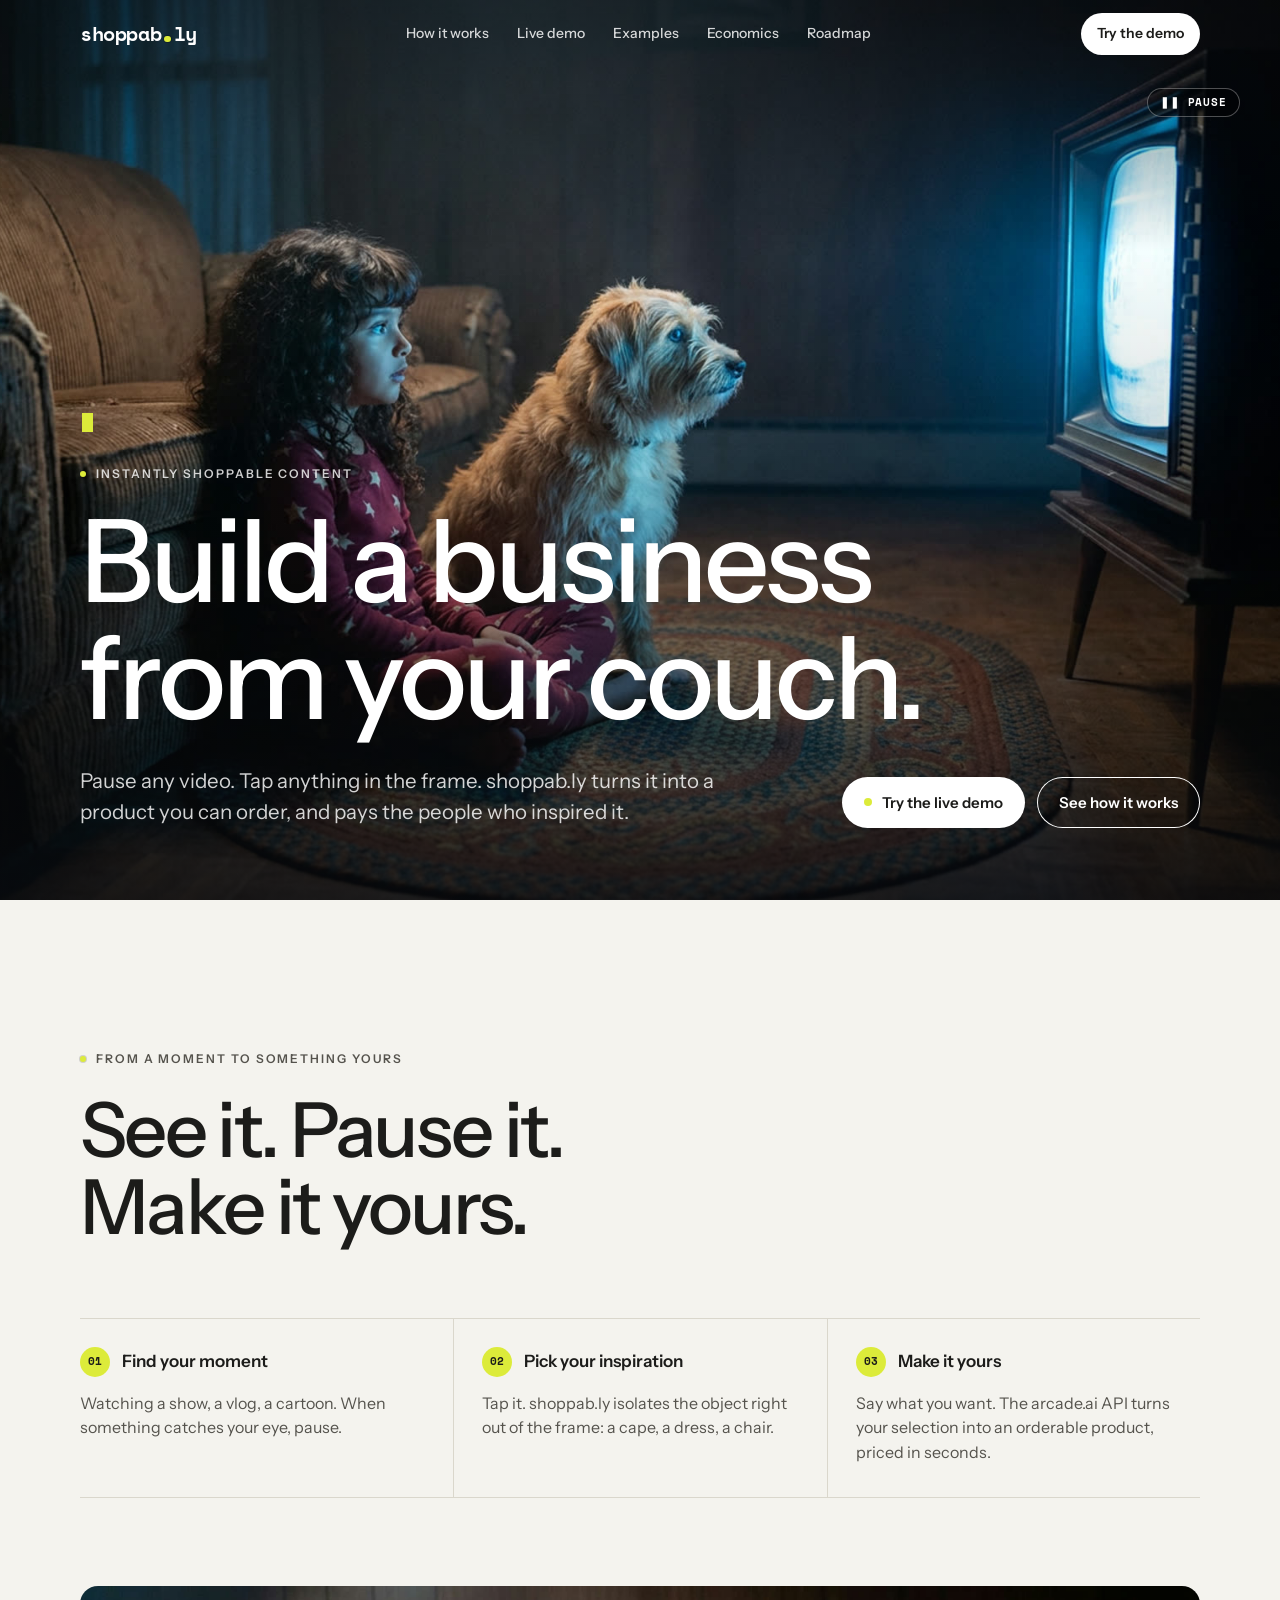
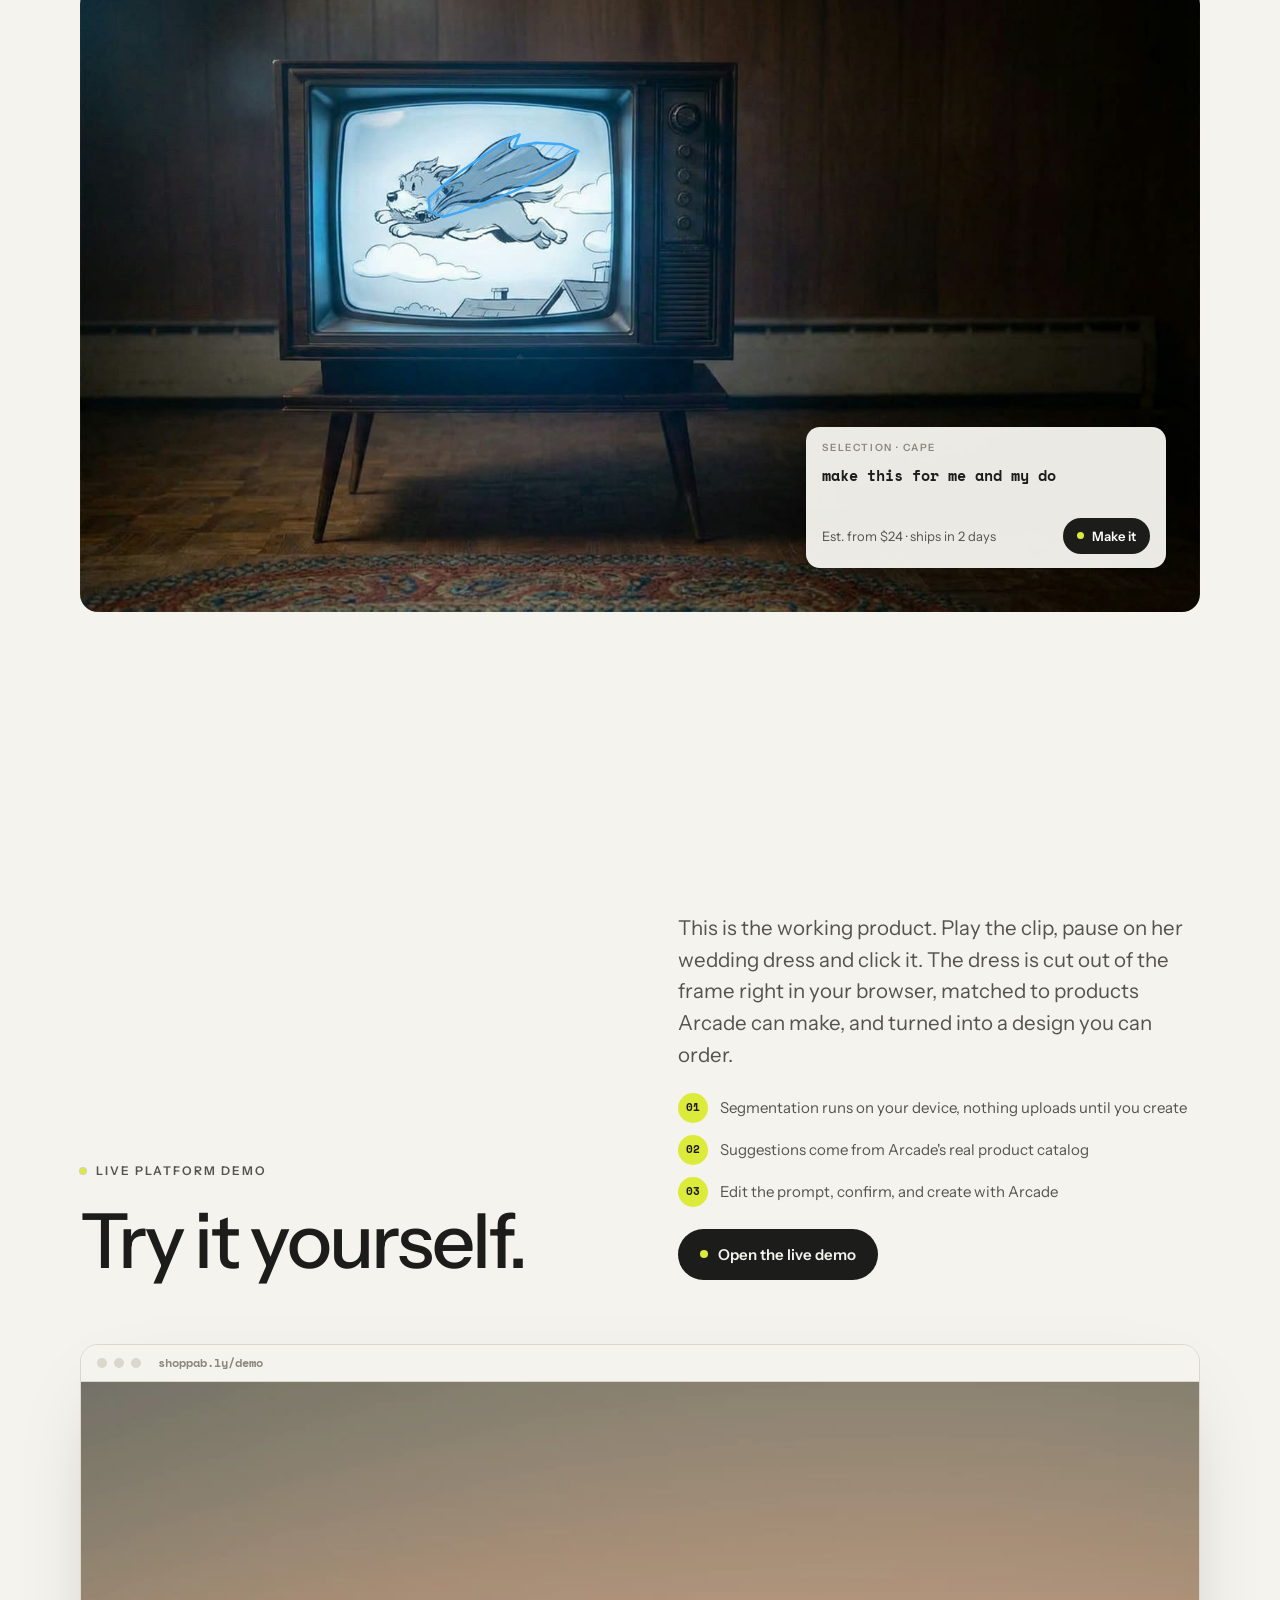
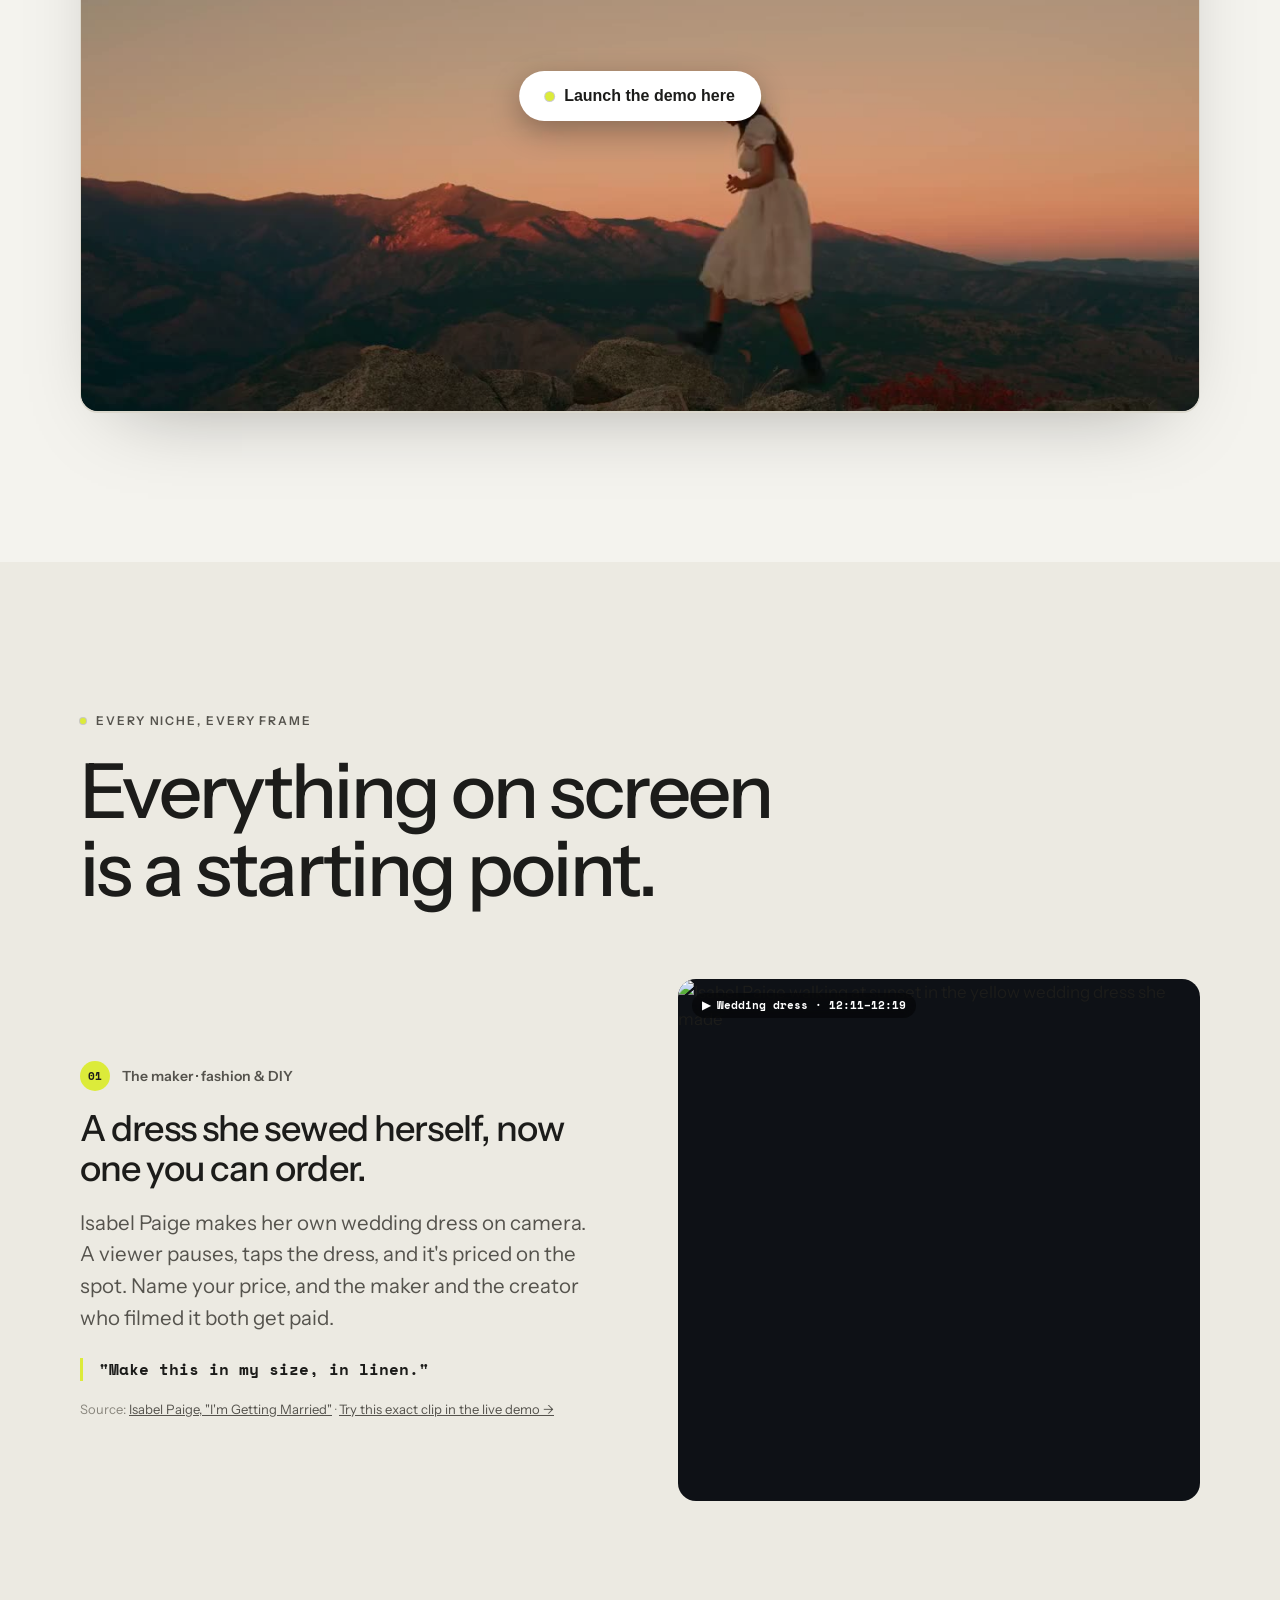
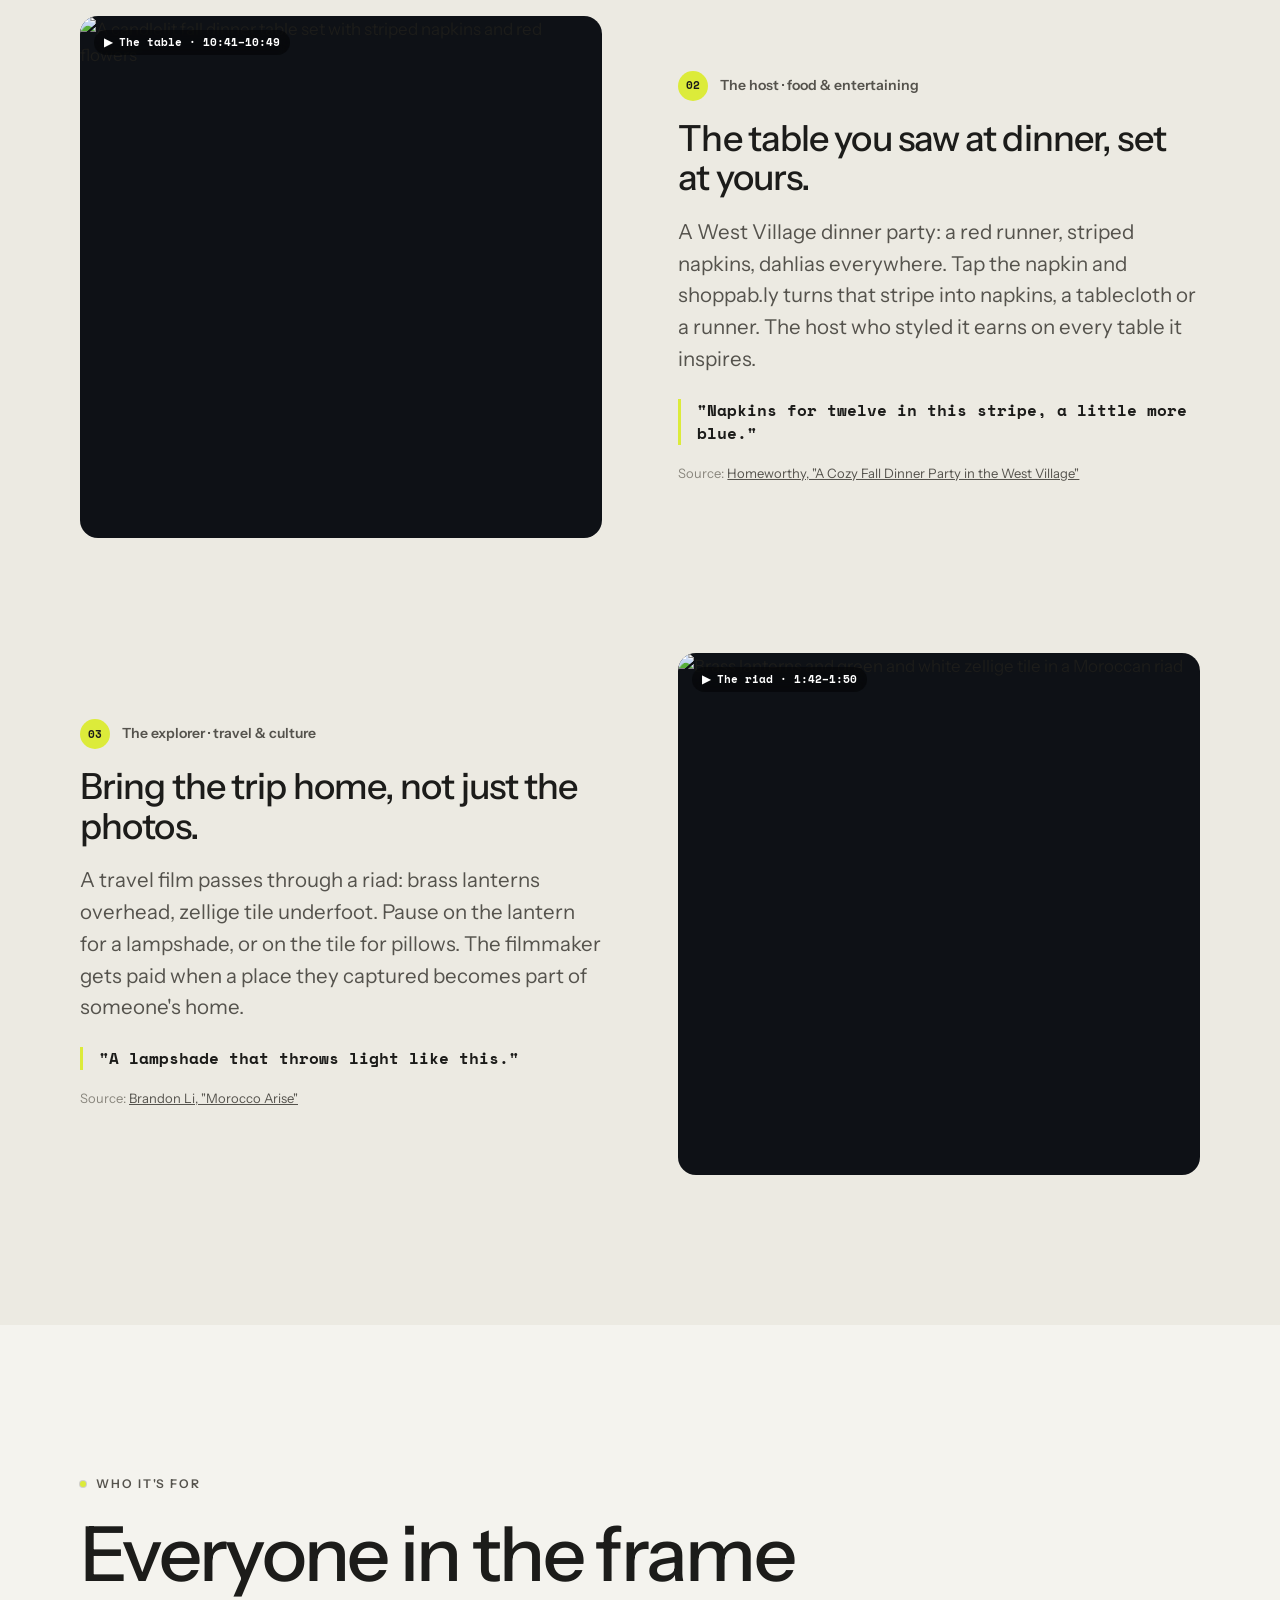
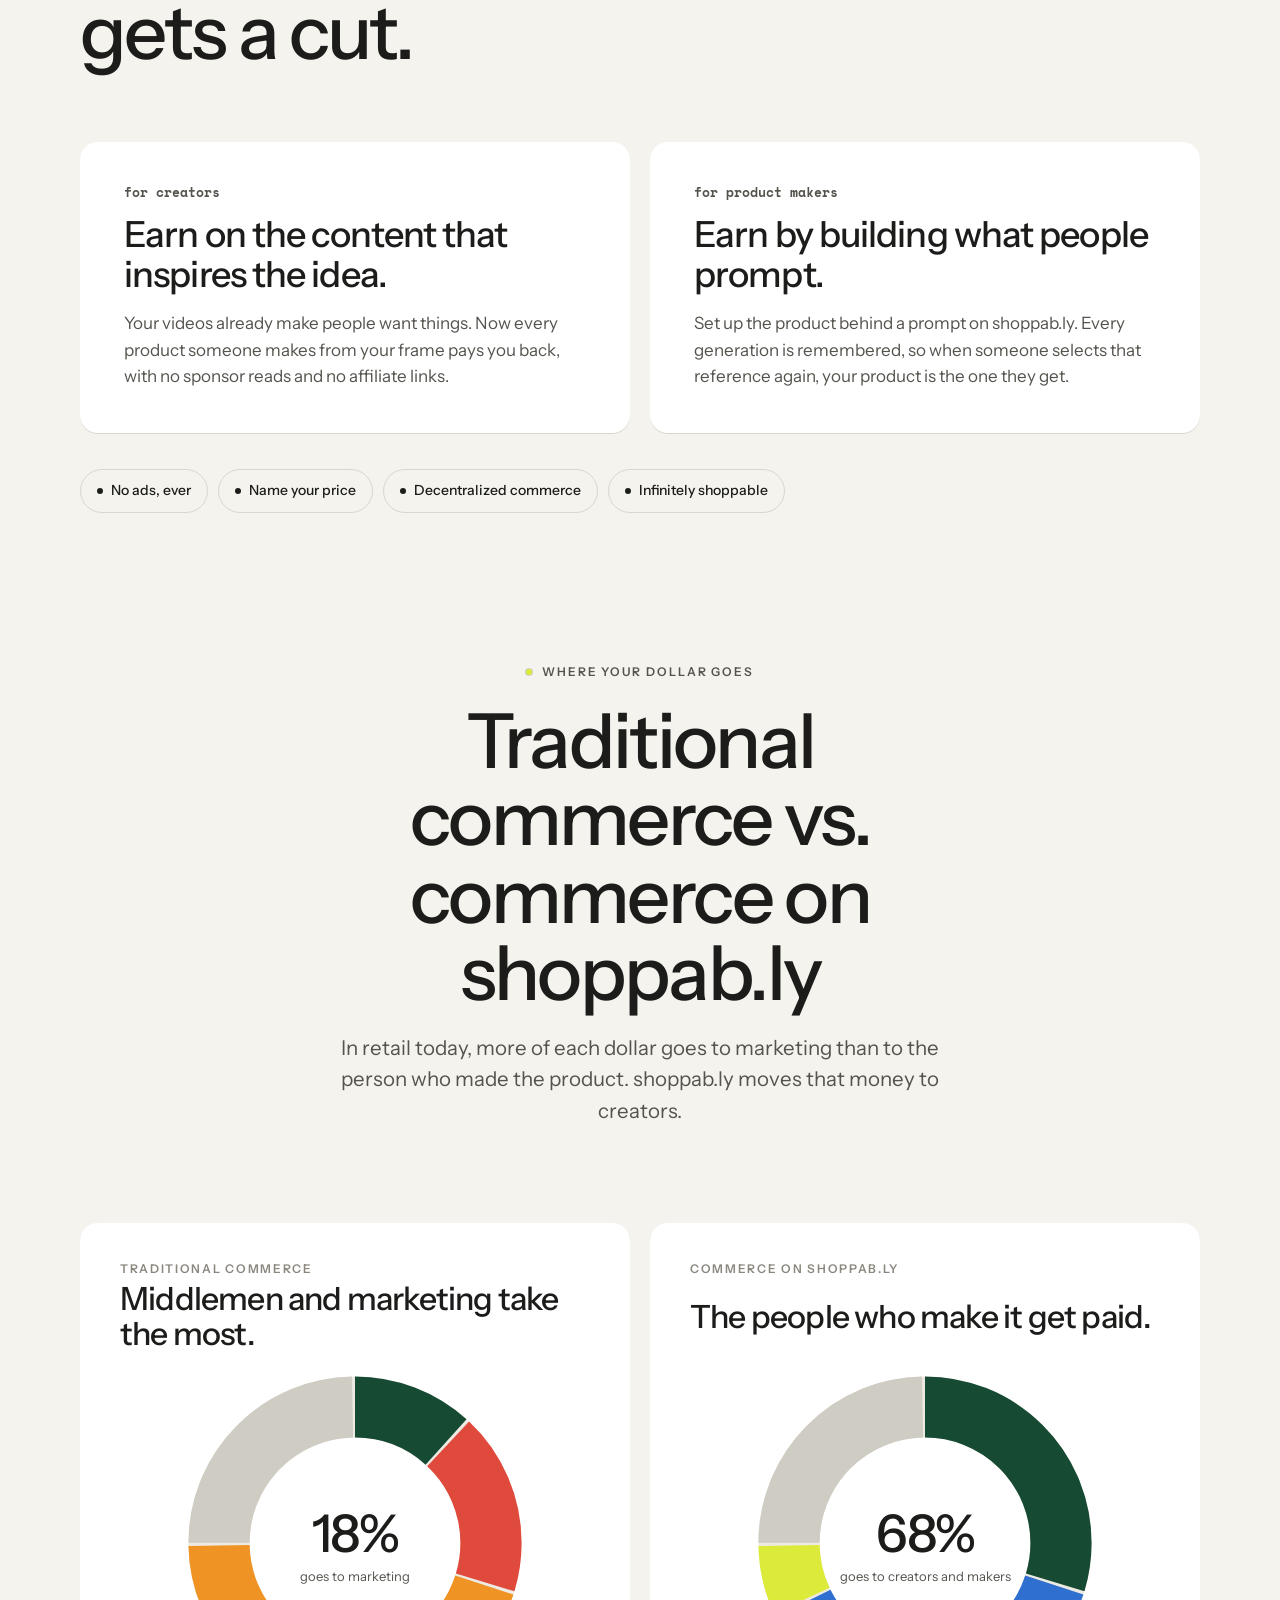
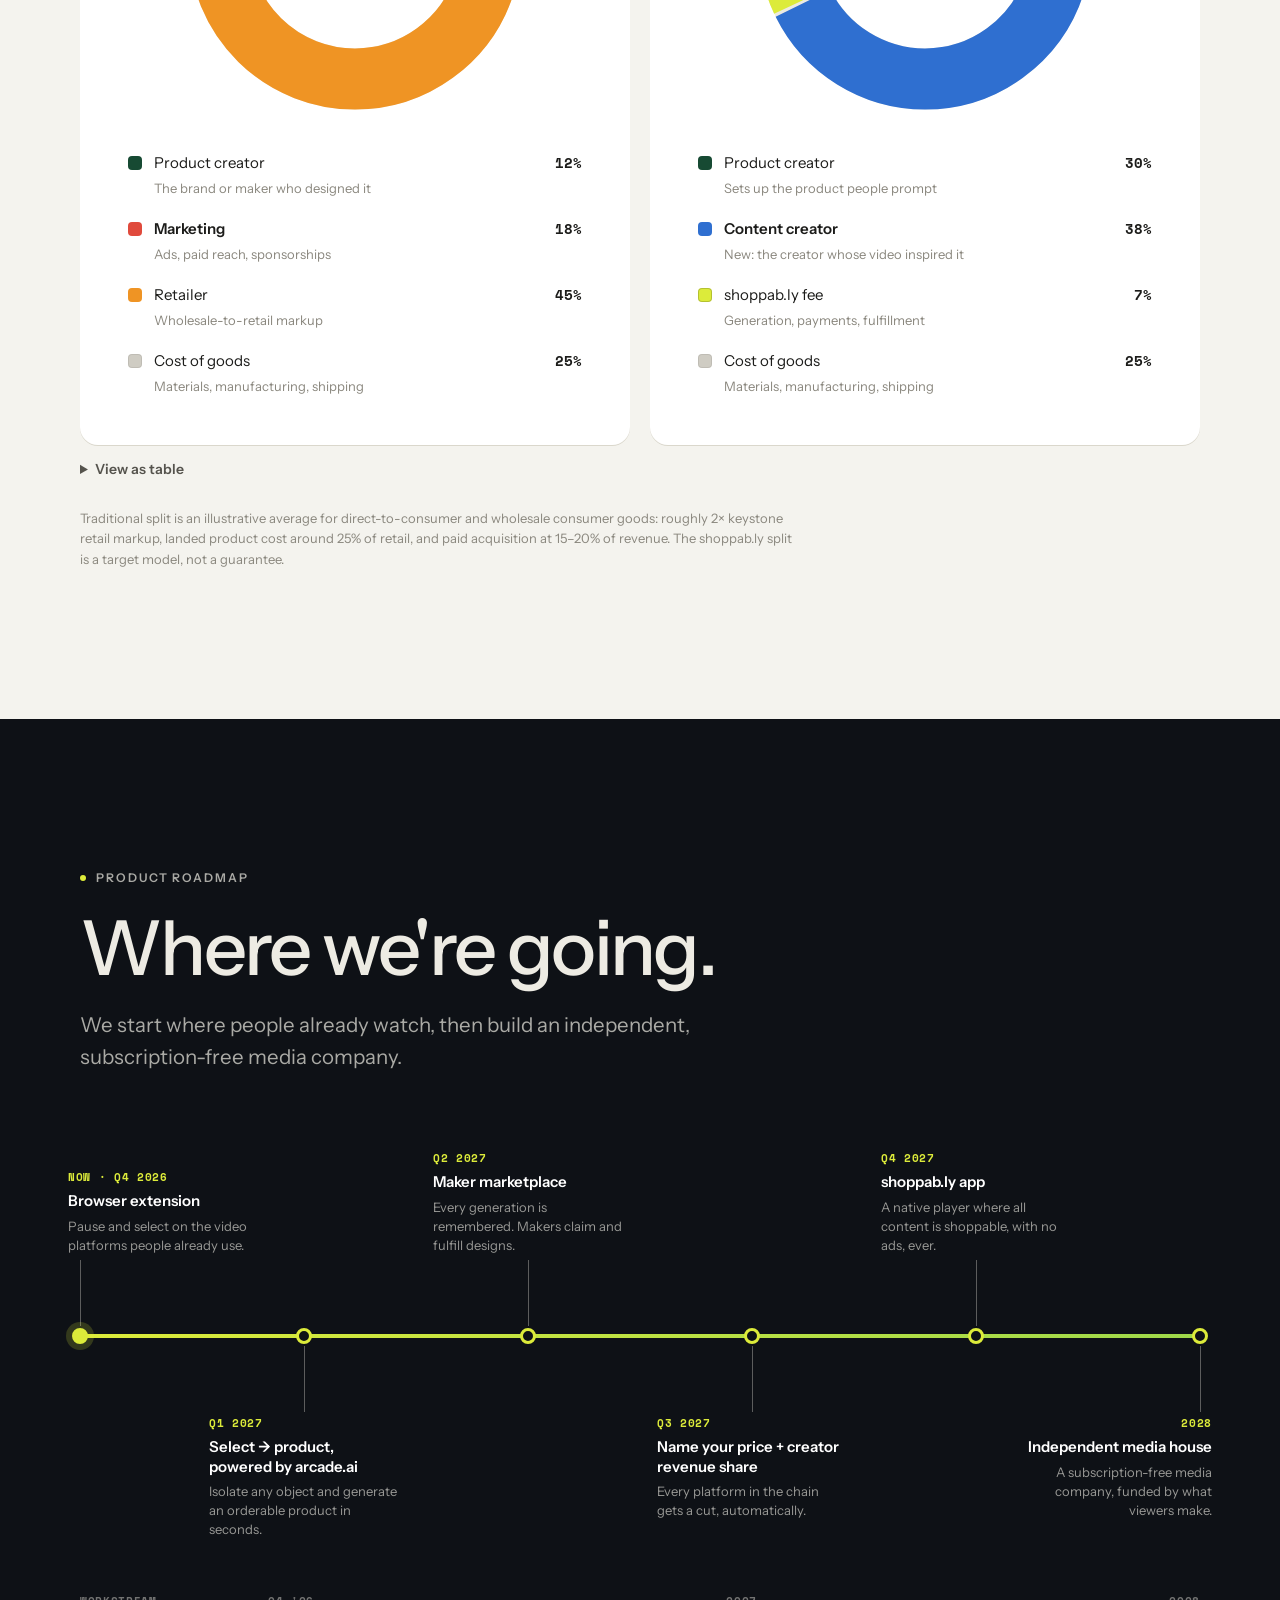
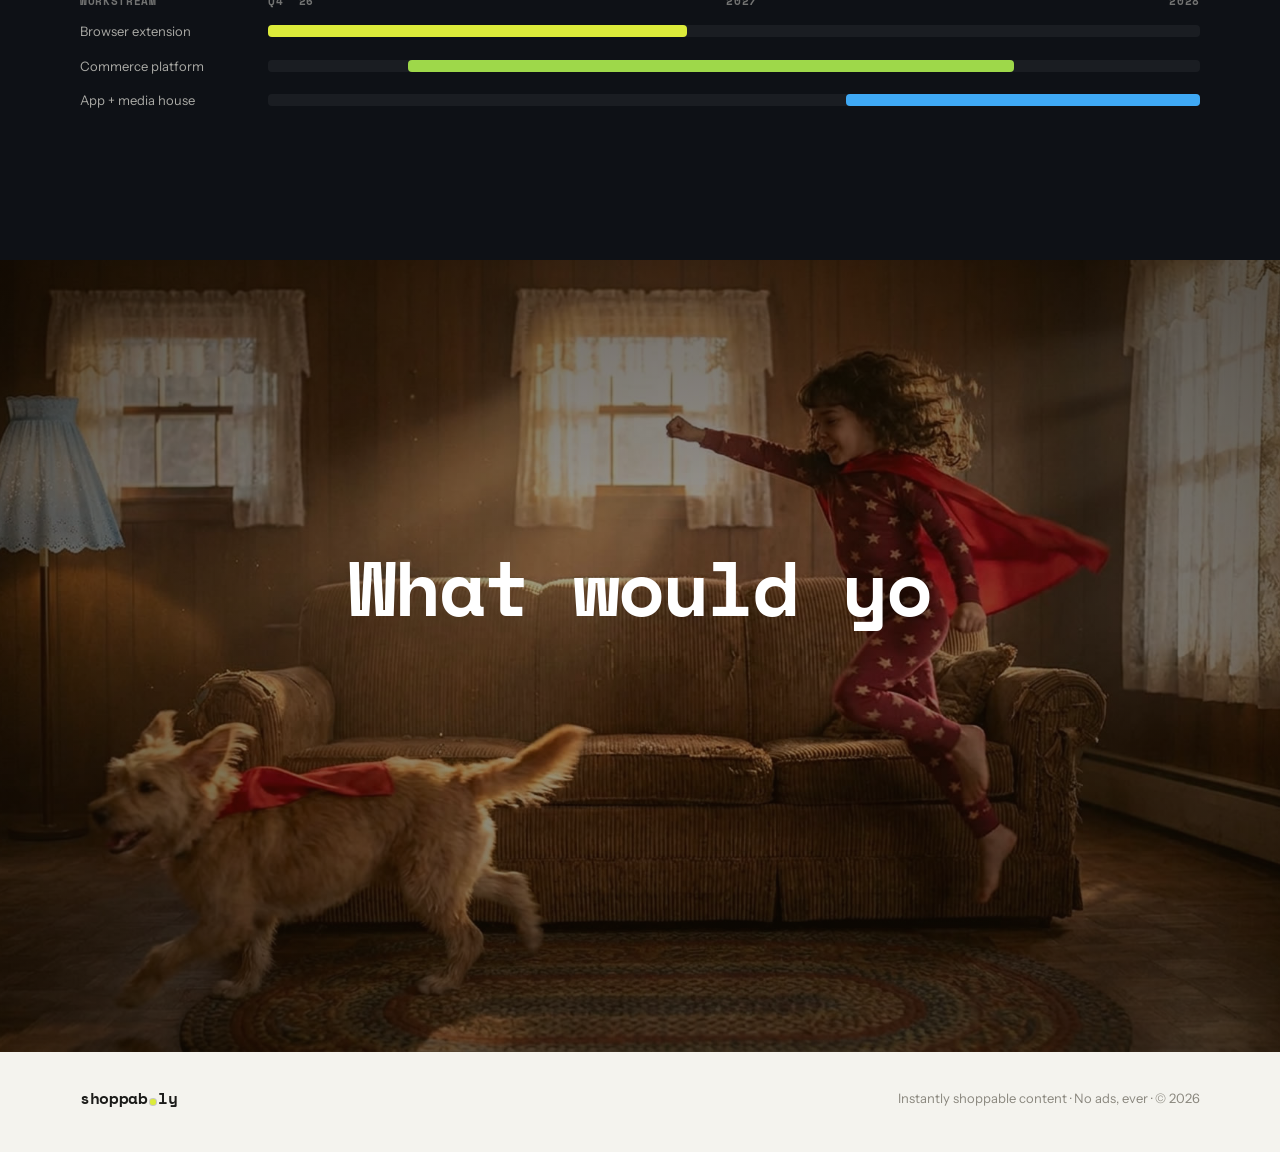
==== marketing/index.html @ ed09e01f "Add shoppab.ly marketing site at / and move demo to /demo Serve the marketing page and its media fro" ====
<!doctype html>
<html lang="en">
<head>
<meta charset="utf-8">
<meta name="viewport" content="width=device-width, initial-scale=1">
<title>shoppab.ly | Instantly shoppable content</title>
<meta name="description" content="Pause any video, select anything in the frame, and shoppab.ly turns it into an orderable product. Creators earn on the content that inspired it.">
<meta property="og:title" content="shoppab.ly | Build a business from your couch">
<meta property="og:description" content="Instantly shoppable content. See it. Pause it. Make it yours.">
<meta property="og:image" content="/media/closing.jpg">
<meta name="theme-color" content="#F4F3EE">
<link rel="icon" href="data:image/svg+xml,%3Csvg xmlns='http://www.w3.org/2000/svg' viewBox='0 0 32 32'%3E%3Crect width='32' height='32' rx='8' fill='%231C1C1A'/%3E%3Ccircle cx='16' cy='16' r='7' fill='%23DCEB3A'/%3E%3C/svg%3E">
<link rel="preconnect" href="https://fonts.googleapis.com">
<link rel="preconnect" href="https://fonts.gstatic.com" crossorigin>
<link href="https://fonts.googleapis.com/css2?family=Instrument+Sans:wght@400;500;600&family=Space+Mono:wght@400;700&display=swap" rel="stylesheet">
<style>
  :root {
    color-scheme: light;
    --bg: #F4F3EE;
    --bg-2: #ECEAE2;
    --ink: #1C1C1A;
    --ink-2: #55534D;
    --ink-3: #8A877E;
    --line: #DAD7CC;
    --night: #0E1116;
    --chartreuse: #DCEB3A;
    --signal: #3FA9F5;
    /* chart identities: validated (light surface #F4F3EE, all-pairs CVD) */
    /* chart identities: CVD-checked on the white card surface */
    --c-maker: #174A33;      /* product creator: rich forest green */
    --c-marketing: #E04A3C;  /* marketing: red */
    --c-retailer: #EF9424;   /* retailer: orange */
    --c-cogs: #CFCCC3;       /* cost of goods: greyed out */
    --c-fee: #DCEB3A;        /* shoppab.ly fee: brand chartreuse */
    --c-content: #2F6FD0;    /* content creator: selection blue */
    --sans: "Instrument Sans", system-ui, -apple-system, "Segoe UI", sans-serif;
    --mono: "Space Mono", ui-monospace, "SFMono-Regular", Menlo, monospace;
    --wrap: 1200px;
    --gutter: clamp(16px, 4vw, 40px);
    --radius: 18px;
  }
  *, *::before, *::after { box-sizing: border-box; }
  html { scroll-behavior: smooth; }
  body {
    margin: 0; background: var(--bg); color: var(--ink);
    font-family: var(--sans); font-size: 17px; line-height: 1.55;
    -webkit-font-smoothing: antialiased; overflow-x: hidden;
  }
  img, video { display: block; max-width: 100%; }
  a { color: inherit; }
  .wrap { max-width: var(--wrap); margin: 0 auto; padding: 0 var(--gutter); }
  .eyebrow {
    font-family: var(--sans); font-weight: 600; font-size: 12px; letter-spacing: .16em;
    text-transform: uppercase; color: var(--ink-2); display: inline-flex; gap: 10px; align-items: center;
  }
  .eyebrow::before { content: ""; width: 6px; height: 6px; border-radius: 50%; background: var(--chartreuse); box-shadow: 0 0 0 1px rgba(0,0,0,.15); }
  h1, h2, h3 { font-weight: 500; letter-spacing: -0.035em; line-height: 1.02; margin: 0; }
  h2 { font-size: clamp(38px, 6vw, 76px); }
  h3 { font-size: clamp(26px, 3vw, 36px); letter-spacing: -0.025em; line-height: 1.1; }
  p { margin: 0; }
  .lede { font-size: clamp(18px, 1.6vw, 21px); color: var(--ink-2); max-width: 46ch; }
  .chip {
    display: inline-grid; place-items: center; width: 30px; height: 30px; border-radius: 50%;
    background: var(--chartreuse); font: 700 11px/1 var(--mono); color: var(--ink); flex: none;
  }
  .btn {
    display: inline-flex; align-items: center; gap: 10px; padding: 14px 22px; border-radius: 999px;
    background: var(--ink); color: var(--bg); text-decoration: none; font-weight: 600; font-size: 15px;
    border: 0; cursor: pointer; transition: transform .2s ease, background .2s ease;
  }
  .btn:hover { transform: translateY(-1px); background: #000; }
  .btn.ghost { background: transparent; color: inherit; box-shadow: inset 0 0 0 1px currentColor; }
  .btn .dot { width: 8px; height: 8px; border-radius: 50%; background: var(--chartreuse); }

  /* ---------- nav ---------- */
  .nav {
    position: fixed; inset: 0 0 auto 0; z-index: 50; transition: background .3s ease, color .3s ease, box-shadow .3s ease;
    color: #fff;
  }
  .nav.solid { background: rgba(244,243,238,.86); backdrop-filter: blur(14px); -webkit-backdrop-filter: blur(14px); color: var(--ink); box-shadow: 0 1px 0 var(--line); }
  .nav .wrap { display: flex; align-items: center; justify-content: space-between; height: 68px; gap: 24px; }
  .wordmark { font: 700 20px/1 var(--mono); letter-spacing: -0.02em; text-decoration: none; display: inline-flex; align-items: center; gap: 2px; }
  .wordmark .dot, .closing .mark span {
    display: inline-block; width: .34em; height: .34em; margin: 0 .04em; border-radius: 50%; align-self: flex-end; margin-bottom: .08em;
    background: var(--chartreuse); color: transparent; overflow: hidden; box-shadow: 0 0 0 1px rgba(0,0,0,.18);
  }
  .nav-links { display: flex; gap: 28px; font-size: 14px; font-weight: 500; }
  .nav-links a { text-decoration: none; opacity: .82; }
  .nav-links a:hover { opacity: 1; }
  .nav .btn { padding: 10px 16px; font-size: 14px; background: #fff; color: var(--ink); }
  .nav.solid .btn { background: var(--ink); color: var(--bg); }
  @media (max-width: 820px) { .nav-links { display: none; } }

  /* ---------- hero ---------- */
  .hero { position: relative; min-height: 100svh; display: grid; align-items: end; color: #fff; background: var(--night); overflow: hidden; }
  .hero video, .hero .poster { position: absolute; inset: 0; width: 100%; height: 100%; object-fit: cover; }
  .hero::after {
    content: ""; position: absolute; inset: 0;
    background: linear-gradient(180deg, rgba(8,10,14,.55) 0%, rgba(8,10,14,0) 28%, rgba(8,10,14,.15) 55%, rgba(8,10,14,.82) 100%);
  }
  .hero-inner { position: relative; z-index: 2; padding-bottom: clamp(40px, 8vh, 88px); padding-top: 120px; width: 100%; }
  .typed {
    font: 700 clamp(15px, 1.5vw, 19px)/1.4 var(--mono); color: #fff; min-height: 1.4em; margin-bottom: 22px;
    text-shadow: 0 1px 12px rgba(0,0,0,.6);
  }
  .typed .caret { display: inline-block; width: .6em; height: 1.05em; background: var(--chartreuse); vertical-align: -0.15em; margin-left: 2px; animation: blink 1s steps(1) infinite; }
  @keyframes blink { 50% { opacity: 0; } }
  .hero h1 { font-size: clamp(48px, 9vw, 128px); max-width: 12ch; }
  .hero-row { display: flex; flex-wrap: wrap; gap: 28px 48px; align-items: end; justify-content: space-between; margin-top: 28px; }
  .hero .lede { color: rgba(255,255,255,.82); }
  .hero .eyebrow { color: rgba(255,255,255,.8); margin-bottom: 18px; }
  .hero-ctas { display: flex; gap: 12px; flex-wrap: wrap; }
  .hero .btn { background: #fff; color: var(--ink); }
  .hero .btn.ghost { background: transparent; color: #fff; }
  .sound {
    position: absolute; right: var(--gutter); top: 88px; z-index: 3; font: 700 11px/1 var(--mono); letter-spacing: .08em;
    color: #fff; background: rgba(0,0,0,.35); border: 1px solid rgba(255,255,255,.3); padding: 8px 12px; border-radius: 999px; cursor: pointer;
  }

  /* ---------- sections ---------- */
  section { padding: clamp(80px, 12vw, 150px) 0; }
  .section-head { display: grid; gap: 22px; margin-bottom: clamp(44px, 6vw, 72px); }

  /* steps */
  .steps { display: grid; grid-template-columns: repeat(3, 1fr); border-top: 1px solid var(--line); border-bottom: 1px solid var(--line); }
  .step { padding: 28px 28px 32px 0; display: grid; gap: 14px; align-content: start; }
  .step + .step { padding-left: 28px; border-left: 1px solid var(--line); }
  .step-top { display: flex; align-items: center; gap: 12px; font-weight: 600; }
  .step p { color: var(--ink-2); font-size: 16px; }
  @media (max-width: 820px) {
    .steps { grid-template-columns: 1fr; }
    .step, .step + .step { padding: 24px 0; border-left: 0; }
    .step + .step { border-top: 1px solid var(--line); }
  }

  /* frozen frame demo */
  .freeze { margin-top: clamp(48px, 7vw, 88px); position: relative; border-radius: var(--radius); overflow: hidden; background: var(--night); }
  .freeze img { width: 100%; height: auto; }
  .freeze .seg {
    position: absolute; left: 0; top: 0; width: 100%; aspect-ratio: 1600 / 894; height: auto;
    filter: drop-shadow(0 0 10px rgba(63,169,245,.8)); opacity: 0; transition: opacity .6s ease;
  }
  .freeze .prompt {
    position: absolute; right: 3%; bottom: 7%; width: min(360px, 44%);
    background: rgba(244,243,238,.96); color: var(--ink); border-radius: 14px; padding: 16px 16px 14px;
    box-shadow: 0 20px 50px rgba(0,0,0,.35); display: grid; gap: 12px;
    opacity: 0; transform: translateY(14px); transition: opacity .5s ease .5s, transform .5s ease .5s;
  }
  .freeze.on .seg { opacity: 1; animation: segpulse 2.4s ease-in-out .6s infinite; }
  @keyframes segpulse { 50% { filter: drop-shadow(0 0 3px rgba(63,169,245,.5)); } }
  .freeze.on .prompt { opacity: 1; transform: none; }
  .prompt .label { font: 600 10px/1 var(--sans); letter-spacing: .16em; text-transform: uppercase; color: var(--ink-3); }
  .prompt .q { font: 700 15px/1.35 var(--mono); min-height: 2.7em; }
  .prompt .row { display: flex; justify-content: space-between; align-items: center; gap: 10px; font-size: 13px; color: var(--ink-2); }
  .prompt .go { background: var(--ink); color: #fff; border-radius: 999px; padding: 8px 14px; font-weight: 600; font-size: 13px; display: inline-flex; gap: 8px; align-items: center; }
  .prompt .go::before { content: ""; width: 7px; height: 7px; border-radius: 50%; background: var(--chartreuse); }
  @media (max-width: 640px) {
    .freeze .prompt { position: static; width: auto; margin: 0; border-radius: 0; transform: none; opacity: 1; box-shadow: none; }
  }

  /* live demo */
  .demo-head { display: grid; grid-template-columns: minmax(0, 1fr) minmax(0, 1fr); gap: clamp(28px, 6vw, 88px); align-items: end; margin-bottom: clamp(40px, 5vw, 64px); }
  .demo-copy { display: grid; gap: 22px; }
  .demo-points { list-style: none; margin: 0; padding: 0; display: grid; gap: 12px; font-size: 15px; color: var(--ink-2); }
  .demo-points li { display: flex; gap: 12px; align-items: center; }
  .demo-frame { border-radius: var(--radius); overflow: hidden; background: #fff; box-shadow: 0 1px 0 var(--line), 0 30px 80px -40px rgba(0,0,0,.35); border: 1px solid var(--line); }
  .demo-bar { display: flex; align-items: center; gap: 7px; padding: 12px 16px; border-bottom: 1px solid var(--line); background: var(--bg); }
  .demo-bar span { width: 10px; height: 10px; border-radius: 50%; background: var(--line); }
  .demo-bar em { font: 700 12px/1 var(--mono); font-style: normal; color: var(--ink-3); margin-left: 10px; }
  .demo-stage { position: relative; display: block; width: 100%; aspect-ratio: 16 / 9; padding: 0; border: 0; cursor: pointer; background: var(--night); }
  .demo-stage img { width: 100%; height: 100%; object-fit: cover; opacity: .85; transition: opacity .3s ease, transform .6s ease; }
  .demo-stage:hover img { opacity: 1; transform: scale(1.01); }
  .demo-play { position: absolute; left: 50%; top: 50%; transform: translate(-50%, -50%); display: inline-flex; gap: 10px; align-items: center; background: #fff; color: var(--ink); font-weight: 600; font-size: 16px; padding: 16px 26px; border-radius: 999px; box-shadow: 0 10px 30px rgba(0,0,0,.3); }
  .demo-play .dot { width: 9px; height: 9px; border-radius: 50%; background: var(--chartreuse); box-shadow: 0 0 0 1px rgba(0,0,0,.2); }
  .demo-frame iframe { display: block; width: 100%; height: min(900px, 86vh); border: 0; background: #f6f5ef; }
  @media (max-width: 820px) { .demo-head { grid-template-columns: 1fr; } }

  /* examples */
  .examples { background: var(--bg-2); }
  .ex { display: grid; grid-template-columns: minmax(0, 1fr) minmax(0, 1fr); gap: clamp(28px, 6vw, 88px); align-items: center; }
  .ex + .ex { margin-top: clamp(64px, 9vw, 120px); }
  .ex:nth-child(even) .ex-media { order: 2; }
  .ex-media { position: relative; aspect-ratio: 1; border-radius: var(--radius); overflow: hidden; background: var(--night); }
  .ex-media video, .ex-media img { width: 100%; height: 100%; object-fit: cover; }
  .ex-media iframe { position: absolute; top: -8%; left: 50%; height: 116%; width: 206.2%; transform: translateX(-50%); border: 0; pointer-events: none; }
  .ex-media img { position: relative; z-index: 1; transition: opacity .6s ease; }
  .ex-media .tag { z-index: 3; }
  .ex-media .tag {
    position: absolute; left: 14px; top: 14px; z-index: 2; font: 700 11px/1 var(--mono); color: #fff;
    background: rgba(0,0,0,.45); padding: 7px 10px; border-radius: 999px; backdrop-filter: blur(6px);
  }
  .ex-copy { display: grid; gap: 18px; }
  .ex-copy .num { display: flex; align-items: center; gap: 12px; font-weight: 600; font-size: 14px; color: var(--ink-2); }
  .ex-copy blockquote { margin: 6px 0 0; padding-left: 16px; border-left: 3px solid var(--chartreuse); font: 700 16px/1.45 var(--mono); }
  .ex-copy .meta { font-size: 13px; color: var(--ink-3); }
  .ex-copy .meta a { color: var(--ink-2); }
  @media (max-width: 820px) {
    .ex { grid-template-columns: 1fr; }
    .ex:nth-child(even) .ex-media { order: 0; }
  }

  /* audiences */
  .aud { display: grid; grid-template-columns: repeat(2, 1fr); gap: 20px; }
  .card { background: #fff; border-radius: var(--radius); padding: clamp(28px, 4vw, 44px); display: grid; gap: 16px; align-content: start; box-shadow: 0 1px 0 var(--line); }
  .card .who { font: 700 13px/1 var(--mono); color: var(--ink-2); }
  .card p { color: var(--ink-2); }
  .pills { display: flex; flex-wrap: wrap; gap: 10px; margin-top: 36px; }
  .pill { font-size: 14px; font-weight: 500; padding: 10px 16px; border-radius: 999px; border: 1px solid var(--line); background: var(--bg); display: inline-flex; gap: 8px; align-items: center; }
  .pill::before { content: ""; width: 6px; height: 6px; border-radius: 50%; background: var(--ink); }
  @media (max-width: 820px) { .aud { grid-template-columns: 1fr; } }

  /* economics */
  .econ-hero { text-align: center; display: grid; justify-items: center; gap: 20px; margin-bottom: clamp(56px, 8vw, 96px); }
  .econ-hero h2 { max-width: 14ch; }
  .pies { display: grid; grid-template-columns: 1fr 1fr; grid-template-rows: auto auto auto; column-gap: 20px; }
  .pie-card { background: #fff; border-radius: var(--radius); padding: clamp(24px, 3.5vw, 40px); display: grid; grid-row: span 3; grid-template-rows: subgrid; row-gap: 22px; box-shadow: 0 1px 0 var(--line); }
  .pie-card header { display: grid; gap: 6px; }
  .pie-card header .k { font: 600 12px/1 var(--sans); letter-spacing: .14em; text-transform: uppercase; color: var(--ink-3); }
  .pie-card header h3 { font-size: clamp(24px, 2.6vw, 32px); }
  .pie-wrap { position: relative; width: min(100%, 340px); margin: 0 auto; aspect-ratio: 1; }
  .pie-wrap svg { width: 100%; height: 100%; overflow: visible; }
  .pie-wrap .seg-arc { fill: none; stroke-width: 54; transition: stroke-width .2s ease, opacity .2s ease; cursor: pointer; }
  .pie-wrap .seg-arc.dim { opacity: .35; }
  .pie-wrap .seg-arc.hot { stroke-width: 62; }
  .pie-center { position: absolute; inset: 0; display: grid; place-content: center; text-align: center; pointer-events: none; }
  .pie-center .v { font: 500 clamp(36px, 4.4vw, 52px)/1 var(--sans); letter-spacing: -0.04em; }
  .pie-center .l { font-size: 13px; color: var(--ink-2); margin-top: 6px; white-space: nowrap; }
  .legend { list-style: none; margin: 0; padding: 0; display: grid; gap: 2px; }
  .legend li { display: grid; grid-template-columns: 14px 1fr auto; grid-template-rows: auto auto; column-gap: 12px; row-gap: 4px; align-items: center; height: 64px; align-content: center; padding: 0 8px; border-radius: 10px; cursor: default; font-size: 15px; }
  .legend .sw.cogs { box-shadow: inset 0 0 0 1px rgba(0,0,0,.08); }
  .legend .sw.fee { box-shadow: inset 0 0 0 1px rgba(0,0,0,.18); }
  .legend li:hover, .legend li.hot { background: var(--bg); }
  .legend .sw { width: 14px; height: 14px; border-radius: 4px; }
  .legend .pct { font: 700 14px/1 var(--mono); color: var(--ink); }
  .legend .note { grid-column: 2 / -1; font-size: 13px; color: var(--ink-3); white-space: nowrap; overflow: hidden; text-overflow: ellipsis; }
  .legend li.flag .name { font-weight: 600; }
  .fineprint { font-size: 13px; color: var(--ink-3); margin-top: 28px; max-width: 80ch; }
  details.table { margin-top: 14px; font-size: 14px; color: var(--ink-2); }
  details.table summary { cursor: pointer; font-weight: 600; }
  details.table table { border-collapse: collapse; margin-top: 12px; width: 100%; max-width: 560px; font-size: 14px; }
  details.table th, details.table td { text-align: left; padding: 8px 10px; border-bottom: 1px solid var(--line); }
  details.table td:not(:first-child), details.table th:not(:first-child) { text-align: right; font-family: var(--mono); }
  @media (max-width: 820px) { .pies { grid-template-columns: 1fr; grid-template-rows: none; row-gap: 20px; } .pie-card { grid-row: auto; grid-template-rows: none; } }

  /* roadmap */
  .roadmap { background: var(--night); color: #EDEBE3; overflow: hidden; }
  .roadmap .eyebrow { color: rgba(237,235,227,.7); }
  .roadmap .lede { color: rgba(237,235,227,.7); }
  .rm { position: relative; padding: 190px 0 250px; }
  .rm-track { position: relative; height: 4px; background: rgba(255,255,255,.12); border-radius: 4px; }
  .rm-fill { position: absolute; inset: 0 auto 0 0; width: 0; background: linear-gradient(90deg, var(--chartreuse), #9ED84A); border-radius: 4px; transition: width 2.4s cubic-bezier(.2,.7,.2,1); }
  .rm-nodes { position: absolute; left: 0; right: 0; top: 192px; height: 0; }
  .rm-node { position: absolute; top: 0; width: 0; }
  .rm-dot { position: absolute; left: -8px; top: -8px; width: 16px; height: 16px; border-radius: 50%; background: var(--night); border: 3px solid var(--chartreuse); transform: scale(0); transition: transform .45s cubic-bezier(.3,1.6,.5,1); }
  .rm-node.now .rm-dot { background: var(--chartreuse); box-shadow: 0 0 0 6px rgba(220,235,58,.18); }
  .rm-stem { position: absolute; left: 0; width: 1px; background: rgba(237,235,227,.35); height: 0; transition: height .4s ease; }
  .rm-node.up .rm-stem { bottom: 10px; }
  .rm-node.down .rm-stem { top: 10px; }
  .rm-card { position: absolute; left: 0; width: 190px; transform: translateX(-50%); opacity: 0; transition: opacity .4s ease; }
  .rm-node.up .rm-card { bottom: 82px; }
  .rm-node.down .rm-card { top: 82px; }
  .rm-node:first-child .rm-card { transform: translateX(-12px); }
  .rm-node:last-child .rm-card { transform: translateX(calc(-100% + 12px)); text-align: right; }
  .rm-card .when { font: 700 11px/1 var(--mono); color: var(--chartreuse); letter-spacing: .06em; }
  .rm-card .what { font-weight: 600; font-size: 15px; margin-top: 8px; line-height: 1.3; color: #fff; }
  .rm-card .why { font-size: 13px; color: rgba(237,235,227,.62); margin-top: 6px; line-height: 1.45; }
  .rm.go .rm-dot { transform: scale(1); }
  .rm.go .rm-stem { height: 66px; }
  .rm.go .rm-card { opacity: 1; }
  .rm.go .rm-fill { width: 100%; }
  .lanes { display: grid; gap: 14px; margin-top: 8px; }
  .lane { display: grid; grid-template-columns: 170px 1fr; gap: 18px; align-items: center; font-size: 13px; color: rgba(237,235,227,.7); }
  .lane-track { position: relative; height: 12px; border-radius: 4px; background: rgba(255,255,255,.05); }
  .lane-track i { position: absolute; top: 0; bottom: 0; width: 0; border-radius: 4px; transition: width 1.6s cubic-bezier(.2,.7,.2,1); }
  .lanes-head { display: grid; grid-template-columns: 170px 1fr; gap: 18px; font: 700 11px/1 var(--mono); color: rgba(237,235,227,.45); letter-spacing: .06em; }
  .lanes-head div:last-child { display: flex; justify-content: space-between; }
  @media (max-width: 960px) {
    .rm { padding: 0 0 0 28px; }
    .rm-track { position: absolute; left: 6px; top: 0; bottom: 0; width: 4px; height: auto; }
    .rm-fill { inset: 0 0 auto 0; width: 100% !important; height: 0; transition: height 2.4s cubic-bezier(.2,.7,.2,1); }
    .rm.go .rm-fill { height: 100%; }
    .rm-nodes { position: static; height: auto; display: grid; gap: 36px; }
    .rm-node { position: relative; left: auto !important; width: auto; padding-left: 8px; }
    .rm-dot { left: -30px; top: 2px; }
    .rm-stem { display: none; }
    .rm-card, .rm-node.up .rm-card, .rm-node.down .rm-card, .rm-node:first-child .rm-card, .rm-node:last-child .rm-card { position: static; width: auto; transform: none; text-align: left; }
    .lanes { margin-top: 56px; }
    .lane, .lanes-head { grid-template-columns: 110px 1fr; gap: 12px; }
  }

  /* closing */
  .closing { position: relative; color: #fff; min-height: 88svh; display: grid; place-items: center; text-align: center; overflow: hidden; background: #2a1d10; }
  .closing img { position: absolute; inset: 0; width: 100%; height: 100%; object-fit: cover; transform: scale(1.06); transition: transform 6s ease; }
  .closing.in img { transform: scale(1); }
  .closing::after { content: ""; position: absolute; inset: 0; background: radial-gradient(ellipse at center, rgba(20,12,4,.35), rgba(20,12,4,.72)); }
  .closing .inner { position: relative; z-index: 2; display: grid; gap: 28px; justify-items: center; padding: 0 var(--gutter); }
  .closing h2 { font: 700 clamp(34px, 6vw, 80px)/1.1 var(--mono); letter-spacing: -0.03em; min-height: 1.1em; }
  .closing .mark { display: inline-flex; align-items: center; font: 700 clamp(22px, 2.6vw, 30px)/1 var(--mono); opacity: 0; transition: opacity 1.2s ease; }
  .closing.done .mark { opacity: 1; }
  .closing .btn { background: #fff; color: var(--ink); opacity: 0; transition: opacity 1.2s ease .3s; }
  .closing.done .btn { opacity: 1; }

  footer { padding: 36px 0 44px; font-size: 13px; color: var(--ink-3); }
  footer .wrap { display: flex; flex-wrap: wrap; gap: 16px; justify-content: space-between; align-items: center; }
  footer .wordmark { color: var(--ink); font-size: 16px; }

  .reveal { opacity: 0; transform: translateY(18px); transition: opacity .8s ease, transform .8s ease; }
  .reveal.in { opacity: 1; transform: none; }
  @media (prefers-reduced-motion: reduce) {
    *, *::before, *::after { transition-duration: 0s !important; animation: none !important; }
    .reveal { opacity: 1; transform: none; }
  }
</style>
</head>
<body>

<nav class="nav" id="nav">
  <div class="wrap">
    <a class="wordmark" href="#top" aria-label="shoppab.ly home">shoppab<span class="dot">.</span>ly</a>
    <div class="nav-links">
      <a href="#how">How it works</a>
      <a href="#demo">Live demo</a>
      <a href="#examples">Examples</a>
      <a href="#economics">Economics</a>
      <a href="#roadmap">Roadmap</a>
    </div>
    <a class="btn" href="/demo">Try the demo</a>
  </div>
</nav>

<header class="hero" id="top">
  <img class="poster" src="media/hero-poster.jpg" alt="" aria-hidden="true">
  <video id="heroVideo" autoplay muted loop playsinline preload="auto" poster="media/hero-poster.jpg">
    <source src="media/hero.mp4" type="video/mp4">
  </video>
  <button class="sound" id="pauseHero" type="button" aria-pressed="false">❚❚ PAUSE</button>
  <div class="hero-inner">
    <div class="wrap">
      <div class="typed" aria-live="polite"><span id="typed"></span><span class="caret"></span></div>
      <div class="eyebrow">Instantly shoppable content</div>
      <h1>Build a business from your couch.</h1>
      <div class="hero-row">
        <p class="lede">Pause any video. Tap anything in the frame. shoppab.ly turns it into a product you can order, and pays the people who inspired it.</p>
        <div class="hero-ctas">
          <a class="btn" href="/demo"><span class="dot"></span>Try the live demo</a>
          <a class="btn ghost" href="#how">See how it works</a>
        </div>
      </div>
    </div>
  </div>
</header>

<main>

<section id="how">
  <div class="wrap">
    <div class="section-head reveal">
      <div class="eyebrow">From a moment to something yours</div>
      <h2>See it. Pause it.<br>Make it yours.</h2>
    </div>
    <div class="steps reveal">
      <div class="step">
        <div class="step-top"><span class="chip">01</span>Find your moment</div>
        <p>Watching a show, a vlog, a cartoon. When something catches your eye, pause.</p>
      </div>
      <div class="step">
        <div class="step-top"><span class="chip">02</span>Pick your inspiration</div>
        <p>Tap it. shoppab.ly isolates the object right out of the frame: a cape, a dress, a chair.</p>
      </div>
      <div class="step">
        <div class="step-top"><span class="chip">03</span>Make it yours</div>
        <p>Say what you want. The arcade.ai API turns your selection into an orderable product, priced in seconds.</p>
      </div>
    </div>

    <figure class="freeze reveal" id="freeze" style="margin-left:0;margin-right:0;margin-bottom:0">
      <img src="media/frozen.jpg" alt="A frozen black and white cartoon of a superhero dog on a vintage TV, with the dog's cape selected">
      <svg class="seg" viewBox="0 0 1600 894" preserveAspectRatio="none" aria-hidden="true">
        <defs><pattern id="hatch" width="10" height="10" patternUnits="userSpaceOnUse" patternTransform="rotate(45)"><line x1="0" y1="0" x2="0" y2="10" stroke="#3FA9F5" stroke-width="2.5" stroke-opacity=".7"/></pattern></defs>
        <path d="M498 303 L522 282 L548 262 L580 240 L612 219 L628 212 L620 230 L652 224 L688 226 L712 236 L690 252 L662 270 L632 288 L604 300 L574 312 L546 322 L518 330 L500 322 Z" fill="url(#hatch)" stroke="#3FA9F5" stroke-width="3.5" stroke-linejoin="round"/>
      </svg>
      <div class="prompt" aria-hidden="true">
        <div class="label">Selection · cape</div>
        <div class="q" id="promptText"></div>
        <div class="row"><span>Est. from $24 · ships in 2 days</span><span class="go">Make it</span></div>
      </div>
    </figure>
  </div>
</section>

<section class="demo" id="demo">
  <div class="wrap">
    <div class="demo-head reveal">
      <div class="section-head" style="margin:0">
        <div class="eyebrow">Live platform demo</div>
        <h2>Try it yourself.</h2>
      </div>
      <div class="demo-copy">
        <p class="lede">This is the working product. Play the clip, pause on her wedding dress and click it. The dress is cut out of the frame right in your browser, matched to products Arcade can make, and turned into a design you can order.</p>
        <ul class="demo-points">
          <li><span class="chip">01</span>Segmentation runs on your device, nothing uploads until you create</li>
          <li><span class="chip">02</span>Suggestions come from Arcade's real product catalog</li>
          <li><span class="chip">03</span>Edit the prompt, confirm, and create with Arcade</li>
        </ul>
        <div class="hero-ctas"><a class="btn" href="/demo"><span class="dot"></span>Open the live demo</a></div>
      </div>
    </div>
    <div class="demo-frame reveal" id="demoFrame">
      <div class="demo-bar"><span></span><span></span><span></span><em>shoppab.ly/demo</em></div>
      <button class="demo-stage" id="demoLaunch" type="button" aria-label="Launch the live demo on this page">
        <img src="/static/demo-poster.jpg" alt="" loading="lazy">
        <span class="demo-play"><span class="dot"></span>Launch the demo here</span>
      </button>
    </div>
  </div>
</section>

<section class="examples" id="examples">
  <div class="wrap">
    <div class="section-head reveal">
      <div class="eyebrow">Every niche, every frame</div>
      <h2>Everything on screen<br>is a starting point.</h2>
    </div>

    <article class="ex reveal">
      <div class="ex-media" data-yt="LegHU2why0Y" data-start="731" data-end="739">
        <span class="tag">▶ Wedding dress · 12:11–12:19</span>
        <img src="https://i.ytimg.com/vi/LegHU2why0Y/maxresdefault.jpg" alt="Isabel Paige walking at sunset in the yellow wedding dress she made" loading="lazy">
      </div>
      <div class="ex-copy">
        <div class="num"><span class="chip">01</span>The maker · fashion &amp; DIY</div>
        <h3>A dress she sewed herself, now one you can order.</h3>
        <p class="lede">Isabel Paige makes her own wedding dress on camera. A viewer pauses, taps the dress, and it's priced on the spot. Name your price, and the maker and the creator who filmed it both get paid.</p>
        <blockquote>"Make this in my size, in linen."</blockquote>
        <p class="meta">Source: <a href="https://www.youtube.com/watch?v=LegHU2why0Y&amp;t=731s" target="_blank" rel="noopener">Isabel Paige, "I'm Getting Married"</a> · <a href="/demo">Try this exact clip in the live demo →</a></p>
      </div>
    </article>

    <article class="ex reveal">
      <div class="ex-media" data-yt="DzXnpjbY6vs" data-start="641" data-end="649">
        <span class="tag">▶ The table · 10:41–10:49</span>
        <img src="https://i.ytimg.com/vi/DzXnpjbY6vs/maxresdefault.jpg" alt="A candlelit fall dinner table set with striped napkins and red flowers" loading="lazy">
      </div>
      <div class="ex-copy">
        <div class="num"><span class="chip">02</span>The host · food &amp; entertaining</div>
        <h3>The table you saw at dinner, set at yours.</h3>
        <p class="lede">A West Village dinner party: a red runner, striped napkins, dahlias everywhere. Tap the napkin and shoppab.ly turns that stripe into napkins, a tablecloth or a runner. The host who styled it earns on every table it inspires.</p>
        <blockquote>"Napkins for twelve in this stripe, a little more blue."</blockquote>
        <p class="meta">Source: <a href="https://www.youtube.com/watch?v=DzXnpjbY6vs&amp;t=641s" target="_blank" rel="noopener">Homeworthy, "A Cozy Fall Dinner Party in the West Village"</a></p>
      </div>
    </article>

    <article class="ex reveal">
      <div class="ex-media" data-yt="R9cqyRek8nQ" data-start="102" data-end="110">
        <span class="tag">▶ The riad · 1:42–1:50</span>
        <img src="https://i.ytimg.com/vi/R9cqyRek8nQ/maxresdefault.jpg" alt="Brass lanterns and green and white zellige tile in a Moroccan riad" loading="lazy">
      </div>
      <div class="ex-copy">
        <div class="num"><span class="chip">03</span>The explorer · travel &amp; culture</div>
        <h3>Bring the trip home, not just the photos.</h3>
        <p class="lede">A travel film passes through a riad: brass lanterns overhead, zellige tile underfoot. Pause on the lantern for a lampshade, or on the tile for pillows. The filmmaker gets paid when a place they captured becomes part of someone's home.</p>
        <blockquote>"A lampshade that throws light like this."</blockquote>
        <p class="meta">Source: <a href="https://www.youtube.com/watch?v=R9cqyRek8nQ&amp;t=102s" target="_blank" rel="noopener">Brandon Li, "Morocco Arise"</a></p>
      </div>
    </article>
  </div>
</section>

<section id="who">
  <div class="wrap">
    <div class="section-head reveal">
      <div class="eyebrow">Who it's for</div>
      <h2>Everyone in the frame<br>gets a cut.</h2>
    </div>
    <div class="aud reveal">
      <div class="card">
        <div class="who">for creators</div>
        <h3>Earn on the content that inspires the idea.</h3>
        <p>Your videos already make people want things. Now every product someone makes from your frame pays you back, with no sponsor reads and no affiliate links.</p>
      </div>
      <div class="card">
        <div class="who">for product makers</div>
        <h3>Earn by building what people prompt.</h3>
        <p>Set up the product behind a prompt on shoppab.ly. Every generation is remembered, so when someone selects that reference again, your product is the one they get.</p>
      </div>
    </div>
    <div class="pills reveal">
      <span class="pill">No ads, ever</span>
      <span class="pill">Name your price</span>
      <span class="pill">Decentralized commerce</span>
      <span class="pill">Infinitely shoppable</span>
    </div>
  </div>
</section>

<section id="economics" style="padding-top:0">
  <div class="wrap">
    <div class="econ-hero reveal">
      <div class="eyebrow">Where your dollar goes</div>
      <h2>Traditional commerce vs. commerce on shoppab.ly</h2>
      <p class="lede">In retail today, more of each dollar goes to marketing than to the person who made the product. shoppab.ly moves that money to creators.</p>
    </div>

    <div class="pies">
      <div class="pie-card reveal">
        <header><span class="k">Traditional commerce</span><h3>Middlemen and marketing take the most.</h3></header>
        <div class="pie-wrap" data-pie="trad"></div>
        <ul class="legend" data-legend="trad"></ul>
      </div>
      <div class="pie-card reveal">
        <header><span class="k">Commerce on shoppab.ly</span><h3>The people who make it get paid.</h3></header>
        <div class="pie-wrap" data-pie="shop"></div>
        <ul class="legend" data-legend="shop"></ul>
      </div>
    </div>
    <details class="table">
      <summary>View as table</summary>
      <table>
        <thead><tr><th>Share of the retail price</th><th>Traditional</th><th>shoppab.ly</th></tr></thead>
        <tbody id="pieTable"></tbody>
      </table>
    </details>
    <p class="fineprint">Traditional split is an illustrative average for direct-to-consumer and wholesale consumer goods: roughly 2× keystone retail markup, landed product cost around 25% of retail, and paid acquisition at 15–20% of revenue. The shoppab.ly split is a target model, not a guarantee.</p>
  </div>
</section>

<section class="roadmap" id="roadmap">
  <div class="wrap">
    <div class="section-head reveal">
      <div class="eyebrow">Product roadmap</div>
      <h2>Where we're going.</h2>
      <p class="lede">We start where people already watch, then build an independent, subscription-free media company.</p>
    </div>
    <div class="rm" id="rm">
      <div class="rm-track"><div class="rm-fill" id="rmFill"></div></div>
      <div class="rm-nodes" id="rmNodes"></div>
    </div>
    <div class="lanes" id="lanes">
      <div class="lanes-head"><div>WORKSTREAM</div><div><span>Q4 '26</span><span>2027</span><span>2028</span></div></div>
    </div>
  </div>
</section>

<section class="closing" id="create">
  <img src="media/closing.jpg" alt="" aria-hidden="true" loading="lazy">
  <div class="inner">
    <h2 id="closingText" aria-label="What would you create?"></h2>
    <div class="mark">shoppab<span>.</span>ly</div>
    <a class="btn" href="mailto:hello@shoppab.ly?subject=shoppab.ly%20early%20access"><span class="dot"></span>Get early access</a>
  </div>
</section>

</main>

<footer>
  <div class="wrap">
    <a class="wordmark" href="#top">shoppab<span class="dot">.</span>ly</a>
    <span>Instantly shoppable content · No ads, ever · © 2026</span>
  </div>
</footer>

<script>
(() => {
  const reduce = matchMedia('(prefers-reduced-motion: reduce)').matches;

  // nav
  const nav = document.getElementById('nav');
  const onScroll = () => nav.classList.toggle('solid', scrollY > innerHeight * 0.75);
  addEventListener('scroll', onScroll, { passive: true }); onScroll();

  // hero pause
  const hv = document.getElementById('heroVideo'), pb = document.getElementById('pauseHero');
  pb.addEventListener('click', () => {
    if (hv.paused) { hv.play(); pb.textContent = '❚❚ PAUSE'; pb.setAttribute('aria-pressed', 'false'); }
    else { hv.pause(); pb.textContent = '▶ PLAY'; pb.setAttribute('aria-pressed', 'true'); }
  });
  if (reduce) { hv.pause(); pb.textContent = '▶ PLAY'; }

  // typewriter
  function type(el, text, speed = 55) {
    return new Promise(res => {
      if (reduce) { el.textContent = text; return res(); }
      let i = 0; el.textContent = '';
      const t = setInterval(() => { el.textContent = text.slice(0, ++i); if (i >= text.length) { clearInterval(t); res(); } }, speed);
    });
  }
  const typed = document.getElementById('typed');
  const lines = ['we are all born creators…', 'if you believed you could create anything…'];
  (async () => {
    await new Promise(r => setTimeout(r, 600));
    for (let k = 0; ; k = (k + 1) % lines.length) {
      await type(typed, lines[k]);
      await new Promise(r => setTimeout(r, 2600));
      if (reduce) break;
    }
  })();

  // one-shot observer helper
  const once = (el, fn, threshold = 0.35) => {
    const io = new IntersectionObserver(es => es.forEach(e => { if (e.isIntersecting) { fn(e.target); io.unobserve(e.target); } }), { threshold });
    io.observe(el);
  };
  document.querySelectorAll('.reveal').forEach(el => once(el, t => t.classList.add('in'), 0.15));

  // freeze-frame demo
  const fz = document.getElementById('freeze');
  once(fz, () => { fz.classList.add('on'); setTimeout(() => type(document.getElementById('promptText'), 'make this for me and my dog', 60), 900); }, 0.5);

  // youtube examples: muted loop of each moment, captions forced off
  const ytSlots = [...document.querySelectorAll('.ex-media[data-yt]')];
  let ytApi;
  const loadYtApi = () => ytApi || (ytApi = new Promise(res => {
    window.onYouTubeIframeAPIReady = () => res(window.YT);
    const tag = document.createElement('script');
    tag.src = 'https://www.youtube.com/iframe_api';
    document.head.appendChild(tag);
  }));
  const noCaptions = p => { try { p.unloadModule('captions'); p.unloadModule('cc'); } catch (e) {} };
  if (!reduce) ytSlots.forEach(slot => once(slot, async () => {
    const YT = await loadYtApi();
    const id = slot.dataset.yt, start = +slot.dataset.start, end = +slot.dataset.end;
    const host = document.createElement('div');
    slot.appendChild(host);
    const player = new YT.Player(host, {
      videoId: id, host: 'https://www.youtube-nocookie.com',
      playerVars: { autoplay: 1, mute: 1, controls: 0, playsinline: 1, rel: 0, start, end,
        cc_load_policy: 0, iv_load_policy: 3, disablekb: 1, fs: 0, modestbranding: 1 },
      events: {
        onReady: e => { noCaptions(e.target); e.target.mute(); e.target.playVideo(); },
        onApiChange: e => noCaptions(e.target),
        onStateChange: e => {
          noCaptions(e.target);
          if (e.data === YT.PlayerState.PLAYING) setTimeout(() => { const img = slot.querySelector('img'); if (img) img.style.opacity = 0; }, 600);
          if (e.data === YT.PlayerState.ENDED) { e.target.seekTo(start, true); e.target.playVideo(); }
        },
      },
    });
    const f = player.getIframe();
    f.setAttribute('tabindex', '-1');
    f.title = slot.querySelector('img')?.alt || 'Example video';
  }, 0.4));

  // live demo: load the real app inline on wide screens, open it full page on phones
  document.getElementById('demoLaunch').addEventListener('click', () => {
    if (innerWidth < 900) { location.href = '/demo'; return; }
    const f = document.createElement('iframe');
    f.src = '/demo';
    f.title = 'shoppab.ly live demo';
    f.allow = 'clipboard-write';
    document.getElementById('demoLaunch').replaceWith(f);
  });

  // ---------- pies ----------
  const C = n => getComputedStyle(document.documentElement).getPropertyValue(n).trim();
  // Arcs run clockwise from 12 o'clock. Legends list rows by role, so the two
  // charts line up row for row: maker, attention, middleman, cost of goods.
  const pies = {
    trad: [
      { key: 'maker', name: 'Product creator', v: 12, color: '--c-maker', note: 'The brand or maker who designed it' },
      { key: 'marketing', name: 'Marketing', v: 18, color: '--c-marketing', note: 'Ads, paid reach, sponsorships', flag: true },
      { key: 'retailer', name: 'Retailer', v: 45, color: '--c-retailer', note: 'Wholesale-to-retail markup' },
      { key: 'cogs', name: 'Cost of goods', v: 25, color: '--c-cogs', note: 'Materials, manufacturing, shipping' },
    ],
    shop: [
      { key: 'maker', name: 'Product creator', v: 30, color: '--c-maker', note: 'Sets up the product people prompt' },
      { key: 'content', name: 'Content creator', v: 38, color: '--c-content', note: 'New: the creator whose video inspired it', flag: true },
      { key: 'fee', name: 'shoppab.ly fee', v: 7, color: '--c-fee', note: 'Generation, payments, fulfillment' },
      { key: 'cogs', name: 'Cost of goods', v: 25, color: '--c-cogs', note: 'Materials, manufacturing, shipping' },
    ],
  };
  const centers = { trad: { v: '18%', l: 'goes to marketing' }, shop: { v: '68%', l: 'goes to creators and makers' } };
  const R = 120, CIRC = 2 * Math.PI * R, GAP = 2.5; // ~2px surface gap between segments
  const NS = 'http://www.w3.org/2000/svg';

  Object.entries(pies).forEach(([id, data]) => {
    const wrap = document.querySelector(`[data-pie="${id}"]`);
    const legend = document.querySelector(`[data-legend="${id}"]`);
    const svg = document.createElementNS(NS, 'svg');
    svg.setAttribute('viewBox', '0 0 300 300');
    svg.setAttribute('role', 'img');
    svg.setAttribute('aria-label', data.map(d => `${d.name} ${d.v}%`).join(', '));
    const g = document.createElementNS(NS, 'g');
    g.setAttribute('transform', 'rotate(-90 150 150)');
    svg.appendChild(g);
    const track = document.createElementNS(NS, 'circle');
    Object.entries({ cx: 150, cy: 150, r: R, fill: 'none', stroke: C('--bg-2'), 'stroke-width': 54 }).forEach(([k, v]) => track.setAttribute(k, v));
    g.appendChild(track);

    let acc = 0;
    const arcs = data.map(d => {
      const len = d.v / 100 * CIRC;
      const c = document.createElementNS(NS, 'circle');
      Object.entries({ cx: 150, cy: 150, r: R, class: 'seg-arc', stroke: C(d.color), 'stroke-dasharray': `0 ${CIRC}`, 'stroke-dashoffset': -acc }).forEach(([k, v]) => c.setAttribute(k, v));
      c.dataset.len = Math.max(len - GAP, 0.5);
      c.dataset.key = d.key;
      acc += len;
      g.appendChild(c);
      return c;
    });
    wrap.appendChild(svg);

    const center = document.createElement('div');
    center.className = 'pie-center';
    center.innerHTML = `<div class="v">${centers[id].v}</div><div class="l">${centers[id].l}</div>`;
    wrap.appendChild(center);
    const cv = center.querySelector('.v'), cl = center.querySelector('.l');

    data.forEach(d => {
      const li = document.createElement('li');
      li.dataset.key = d.key;
      if (d.flag) li.classList.add('flag');
      li.innerHTML = `<span class="sw ${d.key}" style="background:var(${d.color})"></span><span class="name">${d.name}</span><span class="pct">${d.v}%</span><span class="note">${d.note}</span>`;
      legend.appendChild(li);
    });

    const focus = key => {
      arcs.forEach(a => { a.classList.toggle('hot', a.dataset.key === key); a.classList.toggle('dim', key && a.dataset.key !== key); });
      legend.querySelectorAll('li').forEach(li => li.classList.toggle('hot', li.dataset.key === key));
      const d = data.find(x => x.key === key);
      cv.textContent = d ? d.v + '%' : centers[id].v;
      cl.textContent = d ? d.name : centers[id].l;
    };
    arcs.forEach(a => { a.addEventListener('mouseenter', () => focus(a.dataset.key)); a.addEventListener('mouseleave', () => focus(null)); });
    legend.querySelectorAll('li').forEach(li => { li.addEventListener('mouseenter', () => focus(li.dataset.key)); li.addEventListener('mouseleave', () => focus(null)); });

    // animate fill on scroll: segments sweep in one after another
    once(wrap, () => {
      arcs.forEach((a, i) => {
        const len = +a.dataset.len;
        if (reduce) { a.setAttribute('stroke-dasharray', `${len} ${CIRC}`); return; }
        const delay = i * 260, dur = 900, t0 = performance.now() + delay;
        const step = now => {
          const p = Math.min(Math.max((now - t0) / dur, 0), 1);
          const e = 1 - Math.pow(1 - p, 3);
          a.setAttribute('stroke-dasharray', `${len * e} ${CIRC}`);
          if (p < 1) requestAnimationFrame(step);
        };
        requestAnimationFrame(step);
      });
    }, 0.4);
  });

  // data table
  const rows = [['Product creator', 12, 30], ['Marketing', 18, 0], ['Content creator', 0, 38], ['Retailer', 45, 0], ['shoppab.ly fee', 0, 7], ['Cost of goods', 25, 25]];
  document.getElementById('pieTable').innerHTML = rows.map(r => `<tr><td>${r[0]}</td><td>${r[1]}%</td><td>${r[2]}%</td></tr>`).join('');

  // ---------- roadmap ----------
  const milestones = [
    { when: 'NOW · Q4 2026', what: 'Browser extension', why: 'Pause and select on the video platforms people already use.', now: true },
    { when: 'Q1 2027', what: 'Select → product, powered by arcade.ai', why: 'Isolate any object and generate an orderable product in seconds.' },
    { when: 'Q2 2027', what: 'Maker marketplace', why: 'Every generation is remembered. Makers claim and fulfill designs.' },
    { when: 'Q3 2027', what: 'Name your price + creator revenue share', why: 'Every platform in the chain gets a cut, automatically.' },
    { when: 'Q4 2027', what: 'shoppab.ly app', why: 'A native player where all content is shoppable, with no ads, ever.' },
    { when: '2028', what: 'Independent media house', why: 'A subscription-free media company, funded by what viewers make.' },
  ];
  const nodes = document.getElementById('rmNodes');
  milestones.forEach((m, i) => {
    const n = document.createElement('div');
    n.className = 'rm-node ' + (i % 2 ? 'down' : 'up') + (m.now ? ' now' : '');
    n.style.left = (i / (milestones.length - 1)) * 100 + '%';
    n.innerHTML = `<div class="rm-stem"></div><div class="rm-dot"></div><div class="rm-card"><div class="when">${m.when}</div><div class="what">${m.what}</div><div class="why">${m.why}</div></div>`;
    nodes.appendChild(n);
  });
  const lanes = [
    { name: 'Browser extension', from: 0, to: 45, color: 'var(--chartreuse)' },
    { name: 'Commerce platform', from: 15, to: 80, color: '#9ED84A' },
    { name: 'App + media house', from: 62, to: 100, color: 'var(--signal)' },
  ];
  const lanesEl = document.getElementById('lanes');
  lanes.forEach(l => {
    const row = document.createElement('div');
    row.className = 'lane';
    row.innerHTML = `<span>${l.name}</span><div class="lane-track"><i style="left:${l.from}%;background:${l.color}" data-w="${l.to - l.from}"></i></div>`;
    lanesEl.appendChild(row);
  });
  once(lanesEl, () => lanesEl.querySelectorAll('i').forEach((b, i) => setTimeout(() => (b.style.width = b.dataset.w + '%'), i * 250)), 0.3);

  const rm = document.getElementById('rm');
  once(rm, () => {
    rm.querySelectorAll('.rm-node').forEach((n, i) => {
      const d = reduce ? 0 : 250 + i * 340;
      n.querySelectorAll('.rm-dot, .rm-stem, .rm-card').forEach((el, j) => (el.style.transitionDelay = d + j * 120 + 'ms'));
    });
    rm.classList.add('go');
  }, 0.3);

  // closing
  const cl = document.getElementById('create');
  once(cl, async () => {
    cl.classList.add('in');
    await type(document.getElementById('closingText'), 'What would you create?', 70);
    cl.classList.add('done');
  }, 0.4);
})();
</script>
</body>
</html>
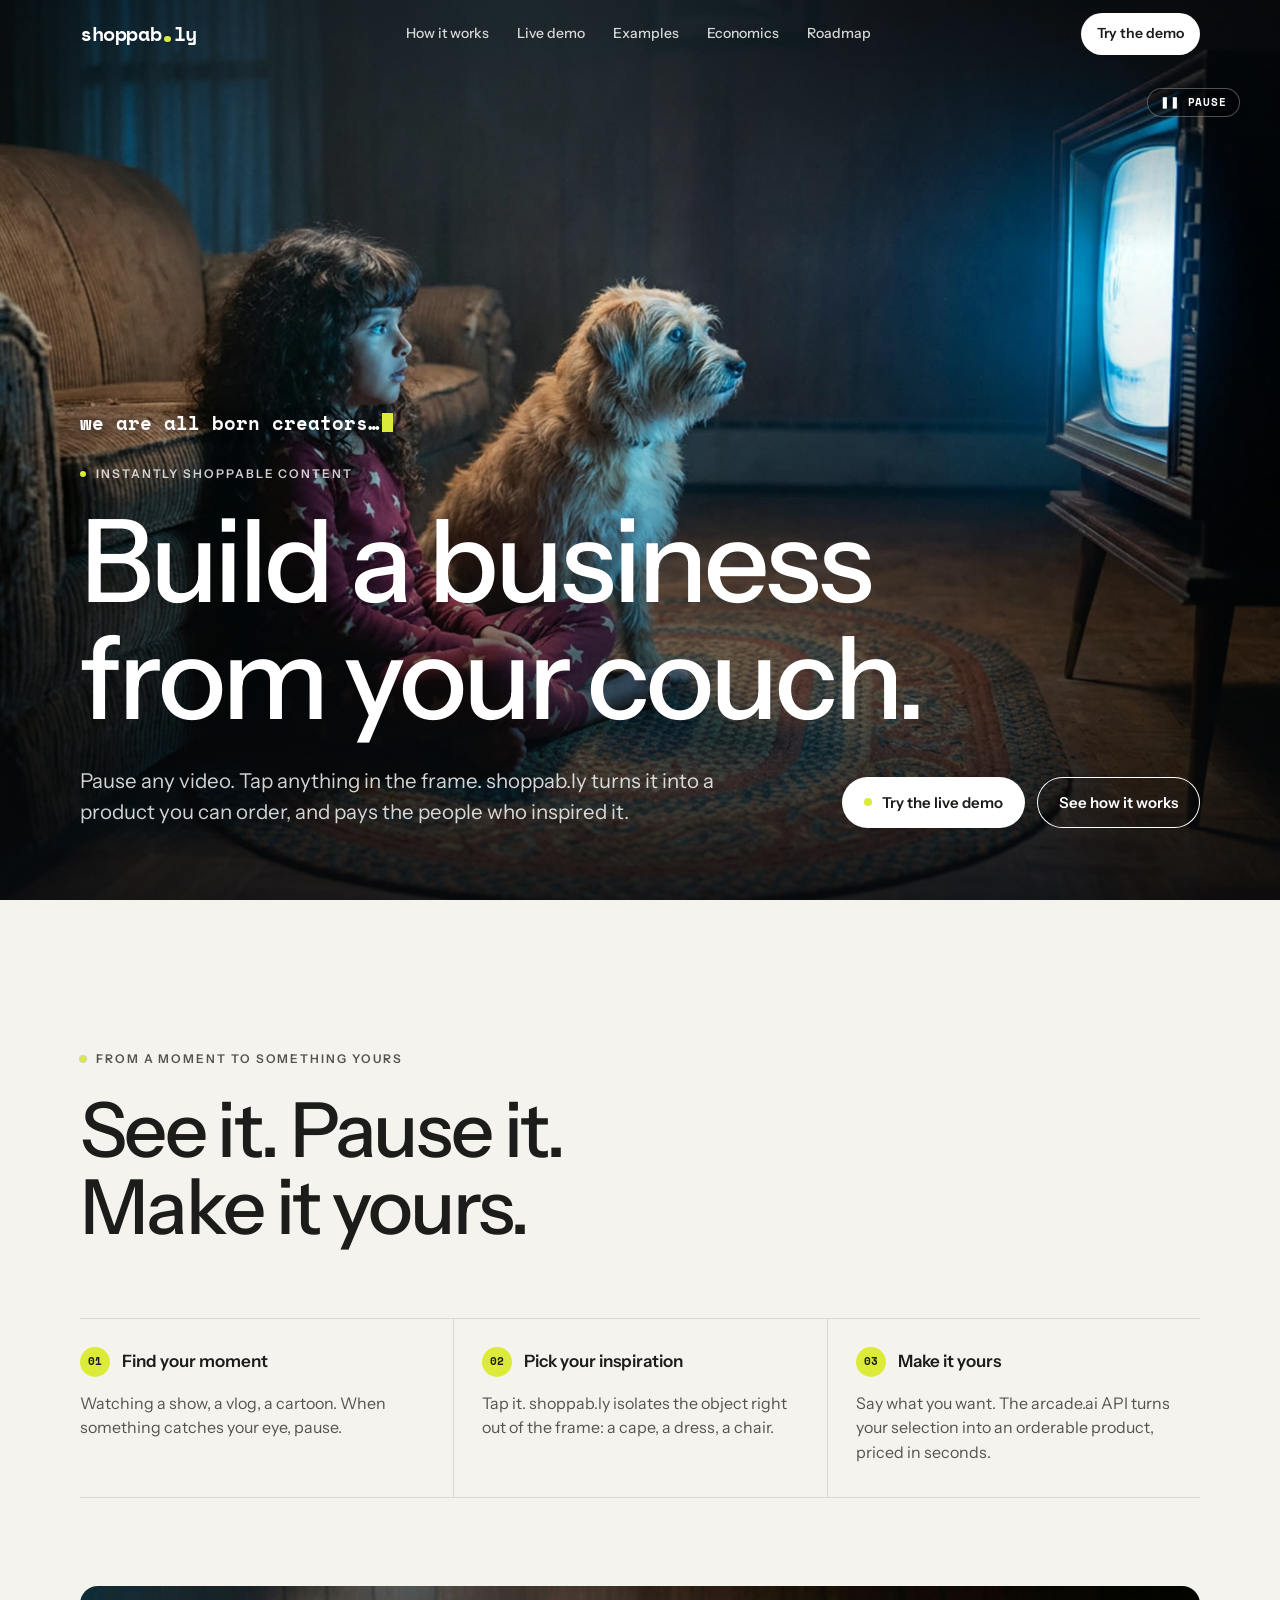
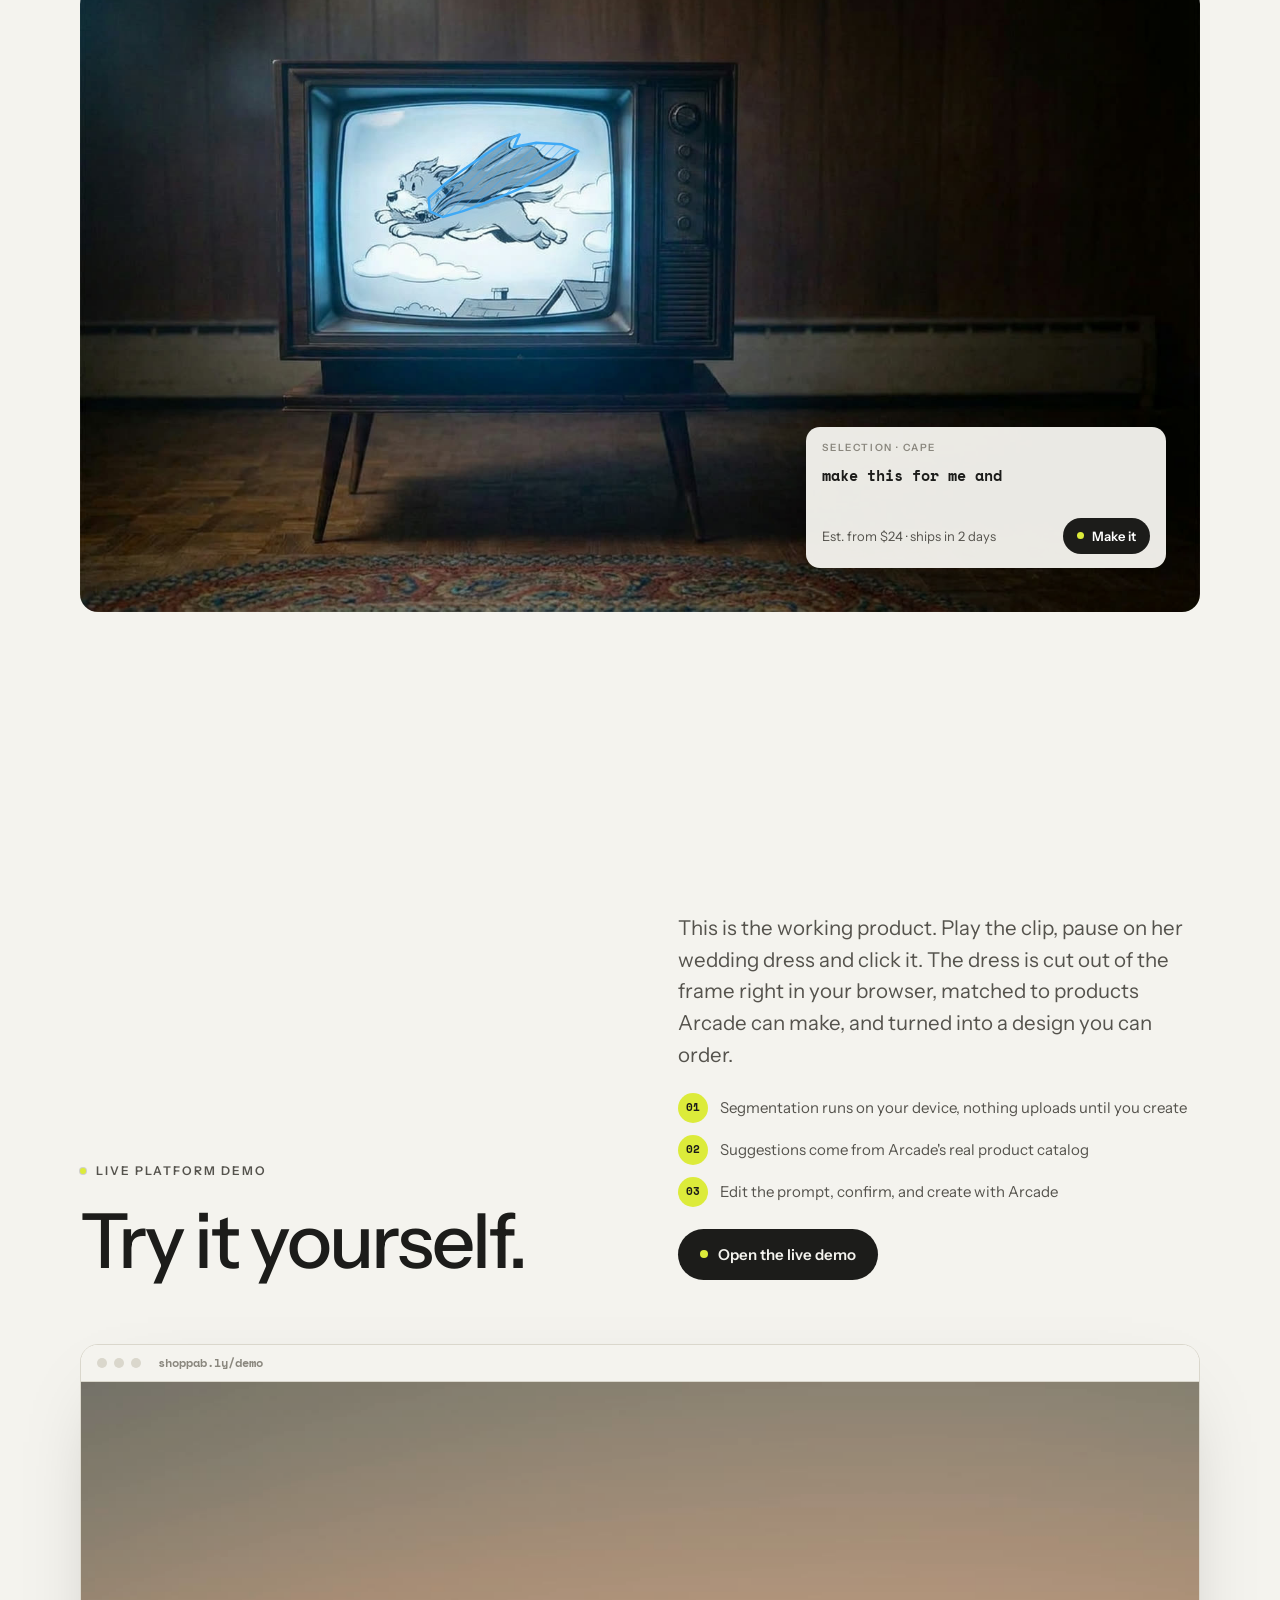
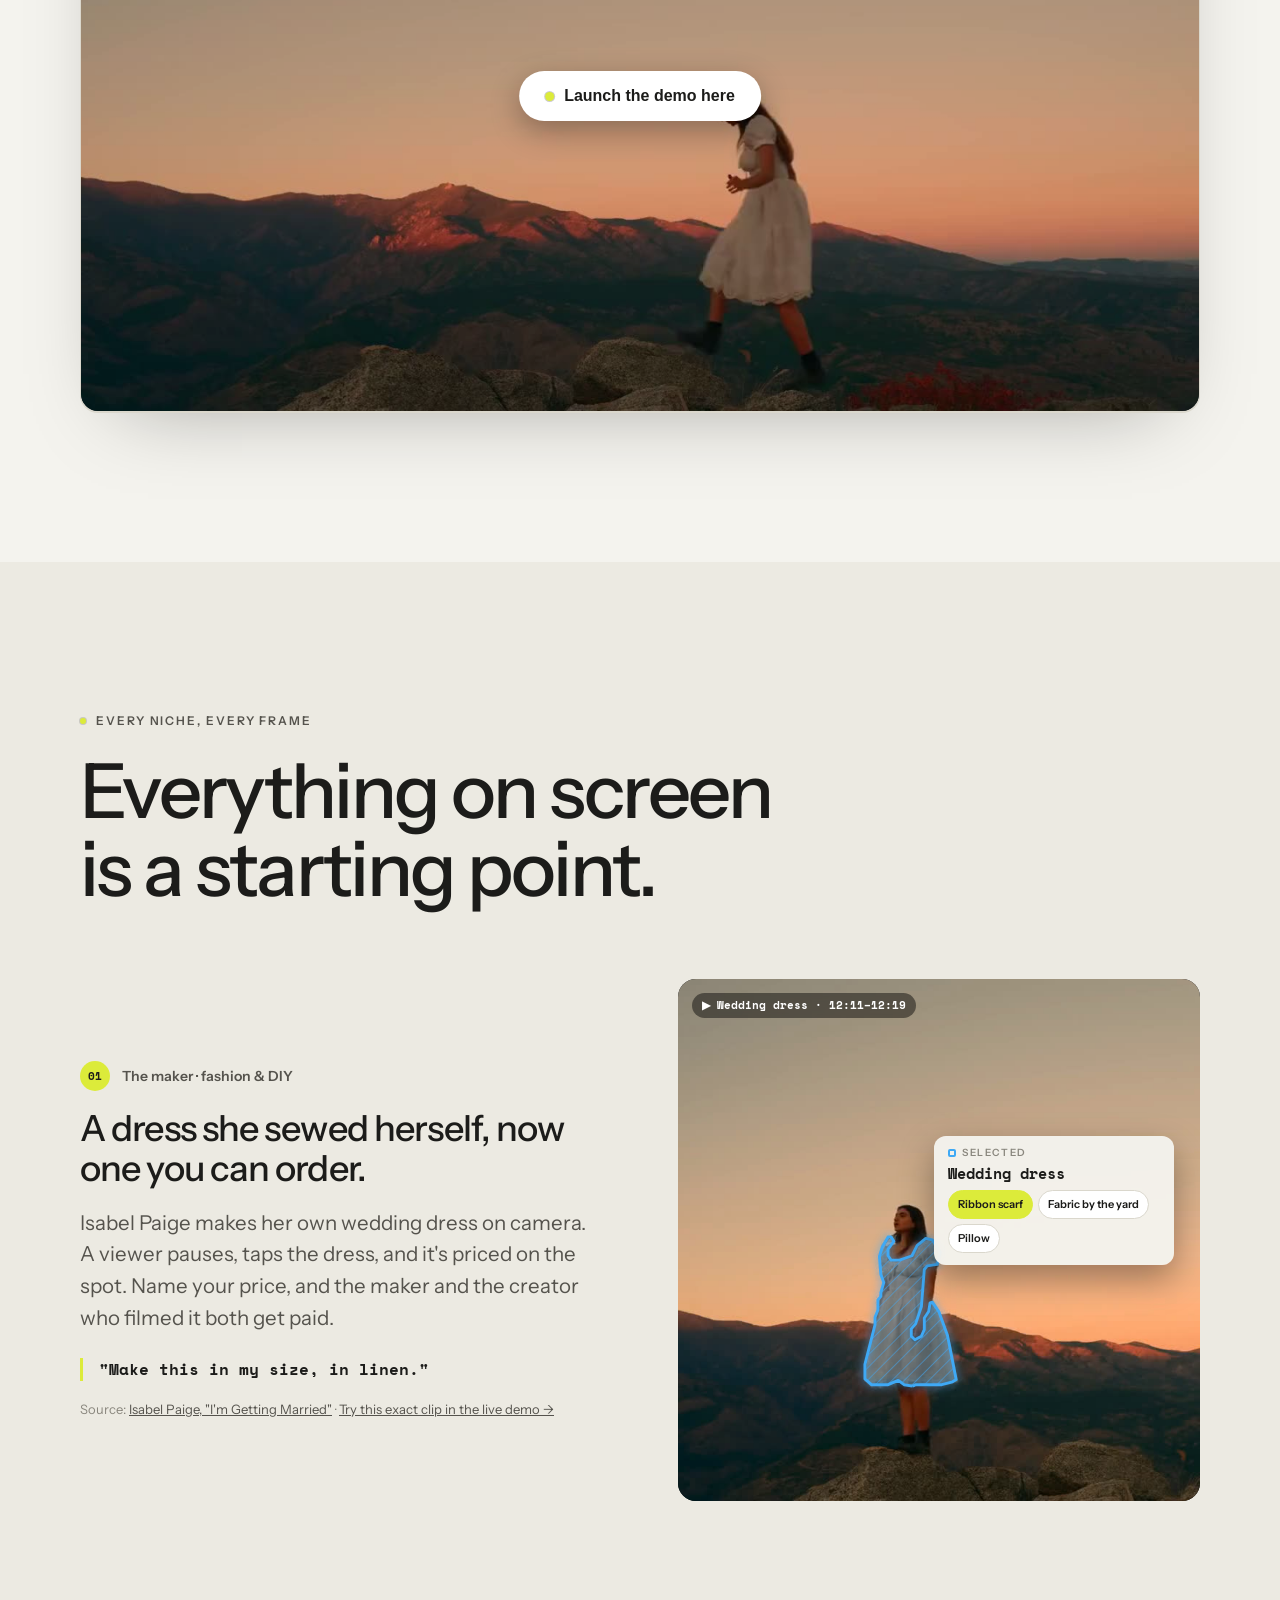
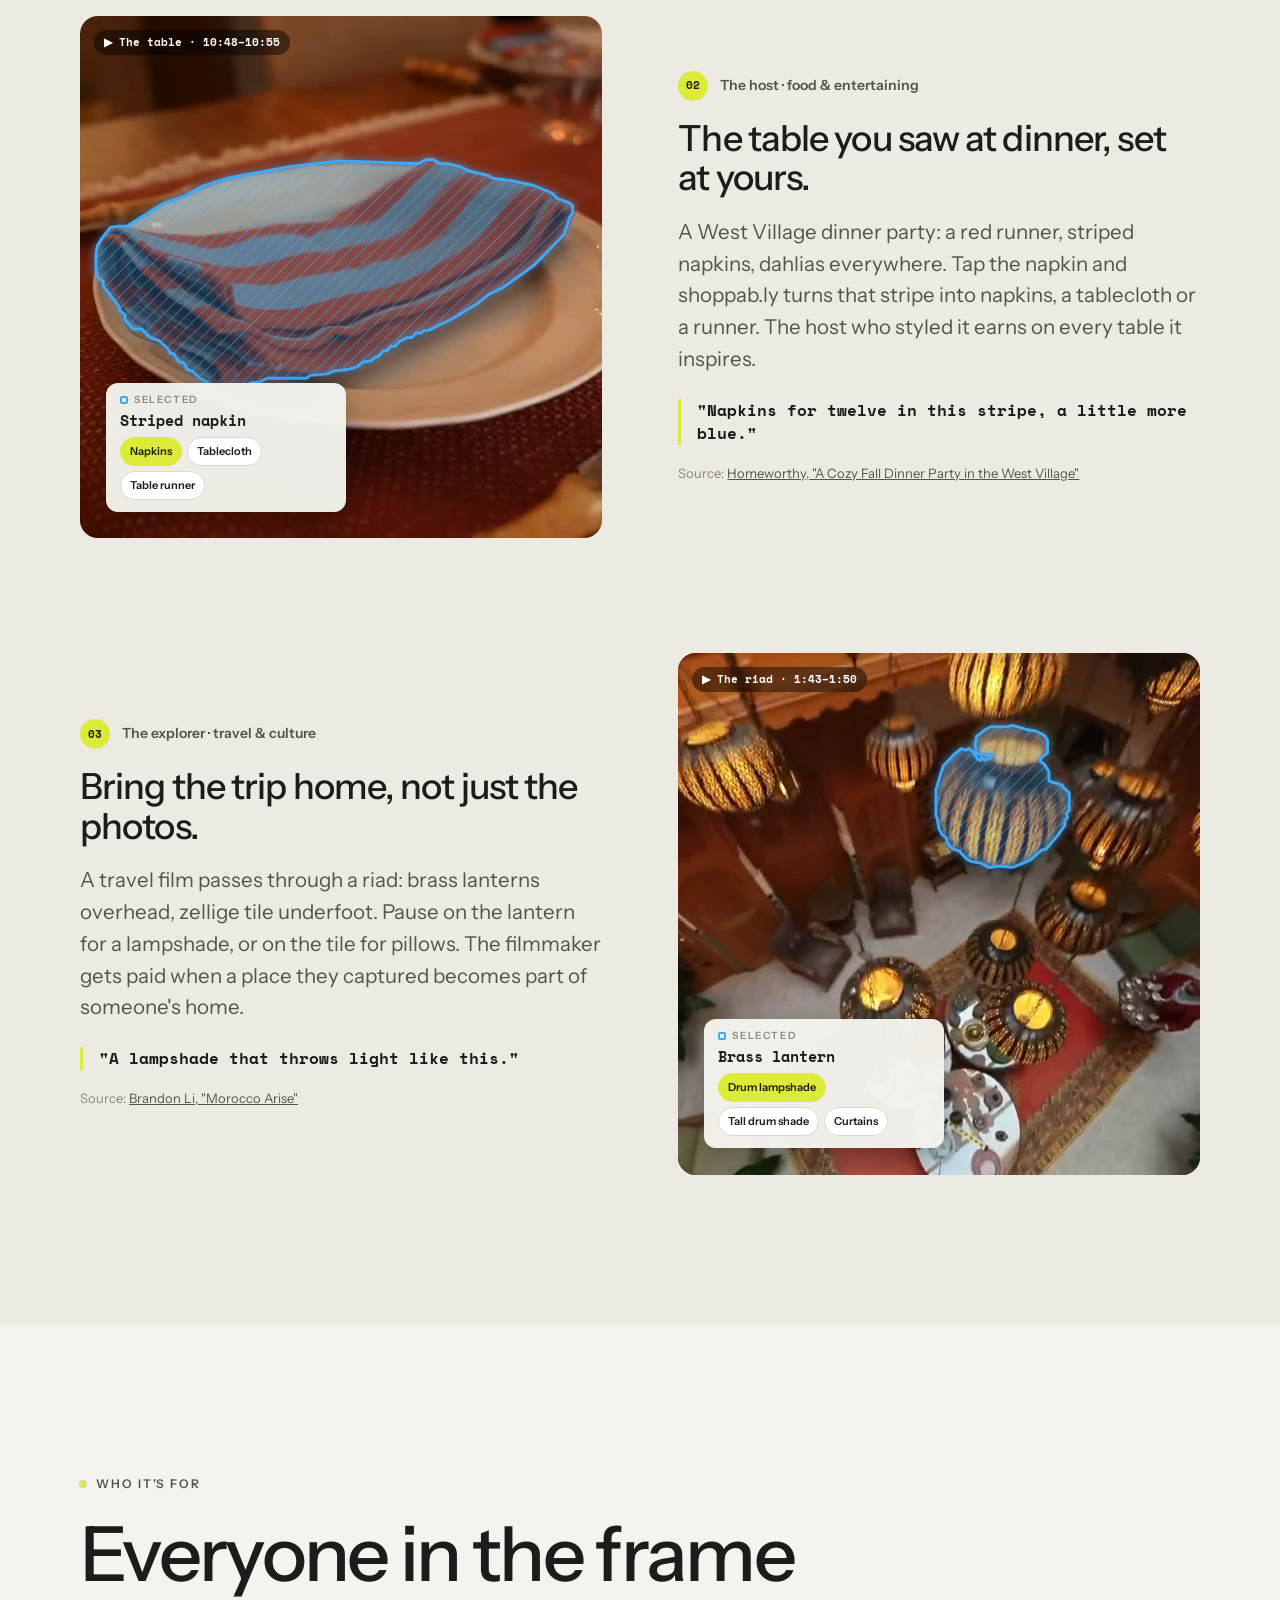
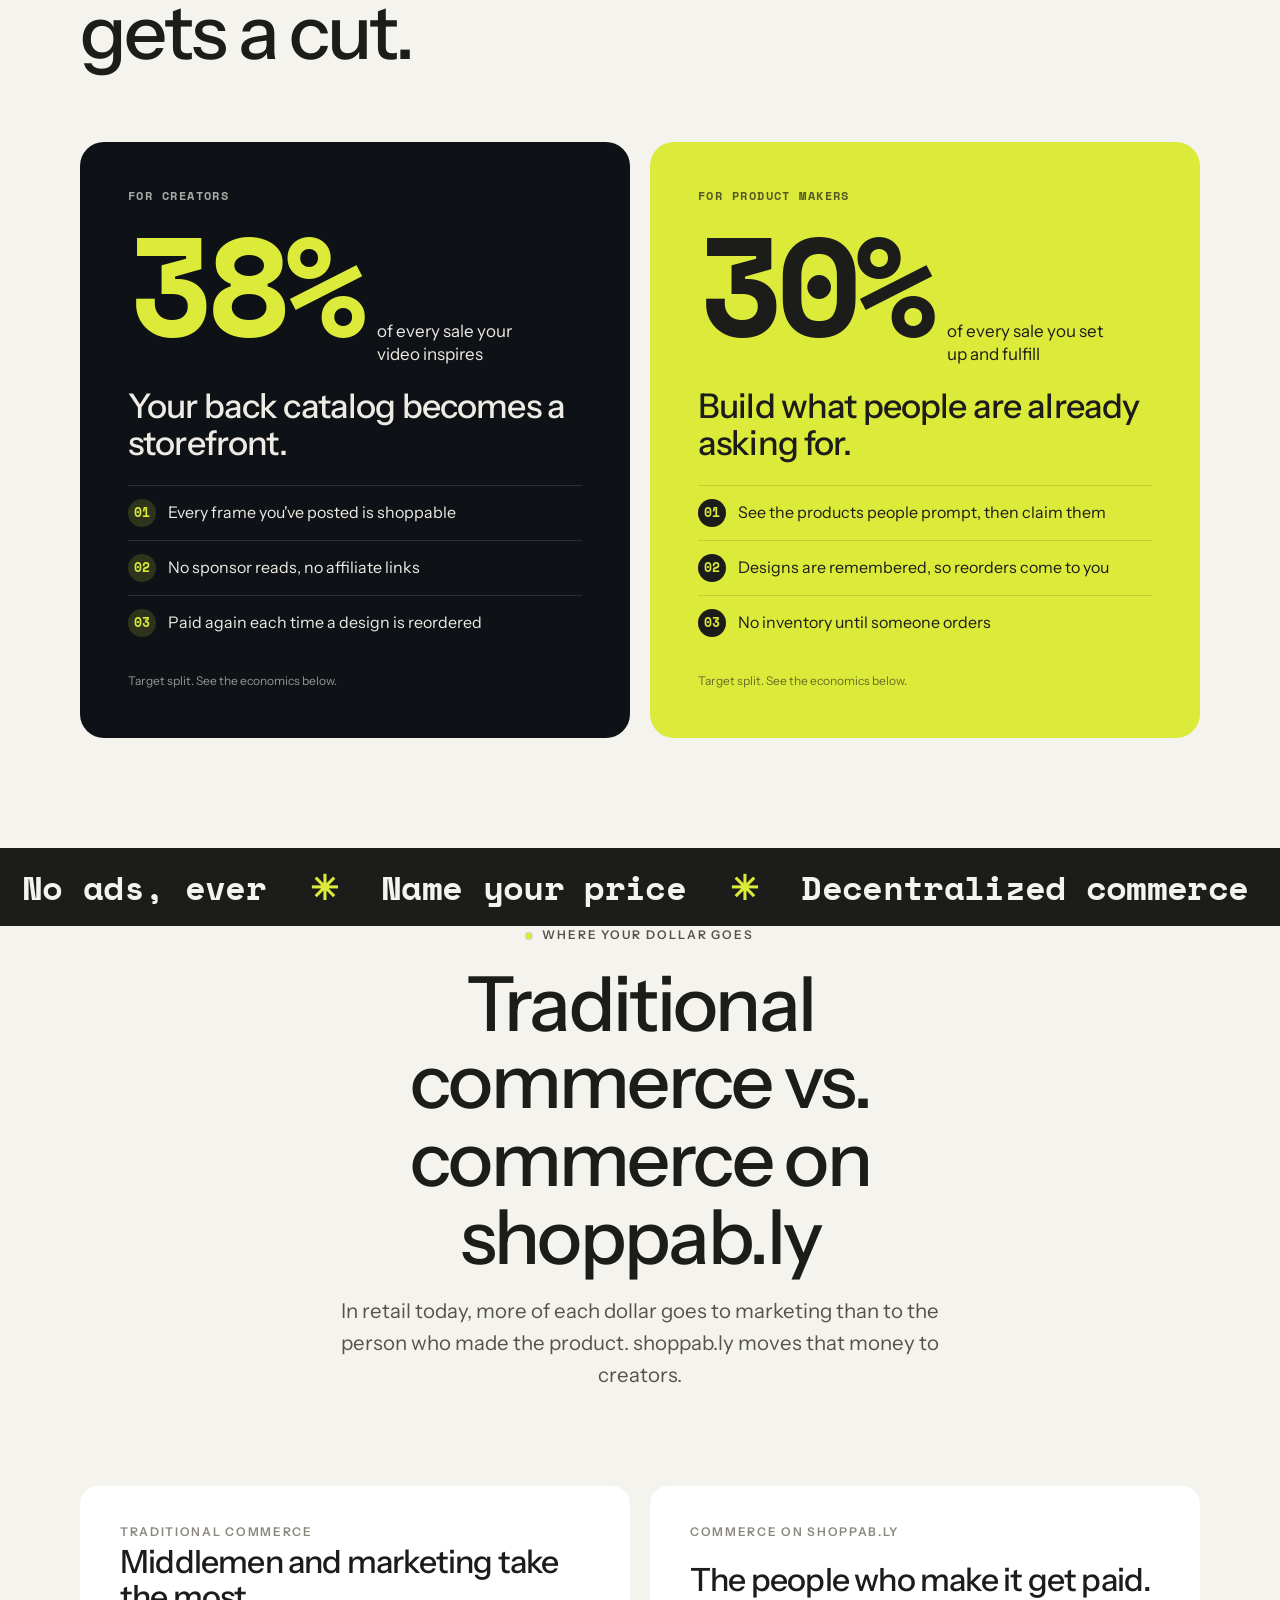
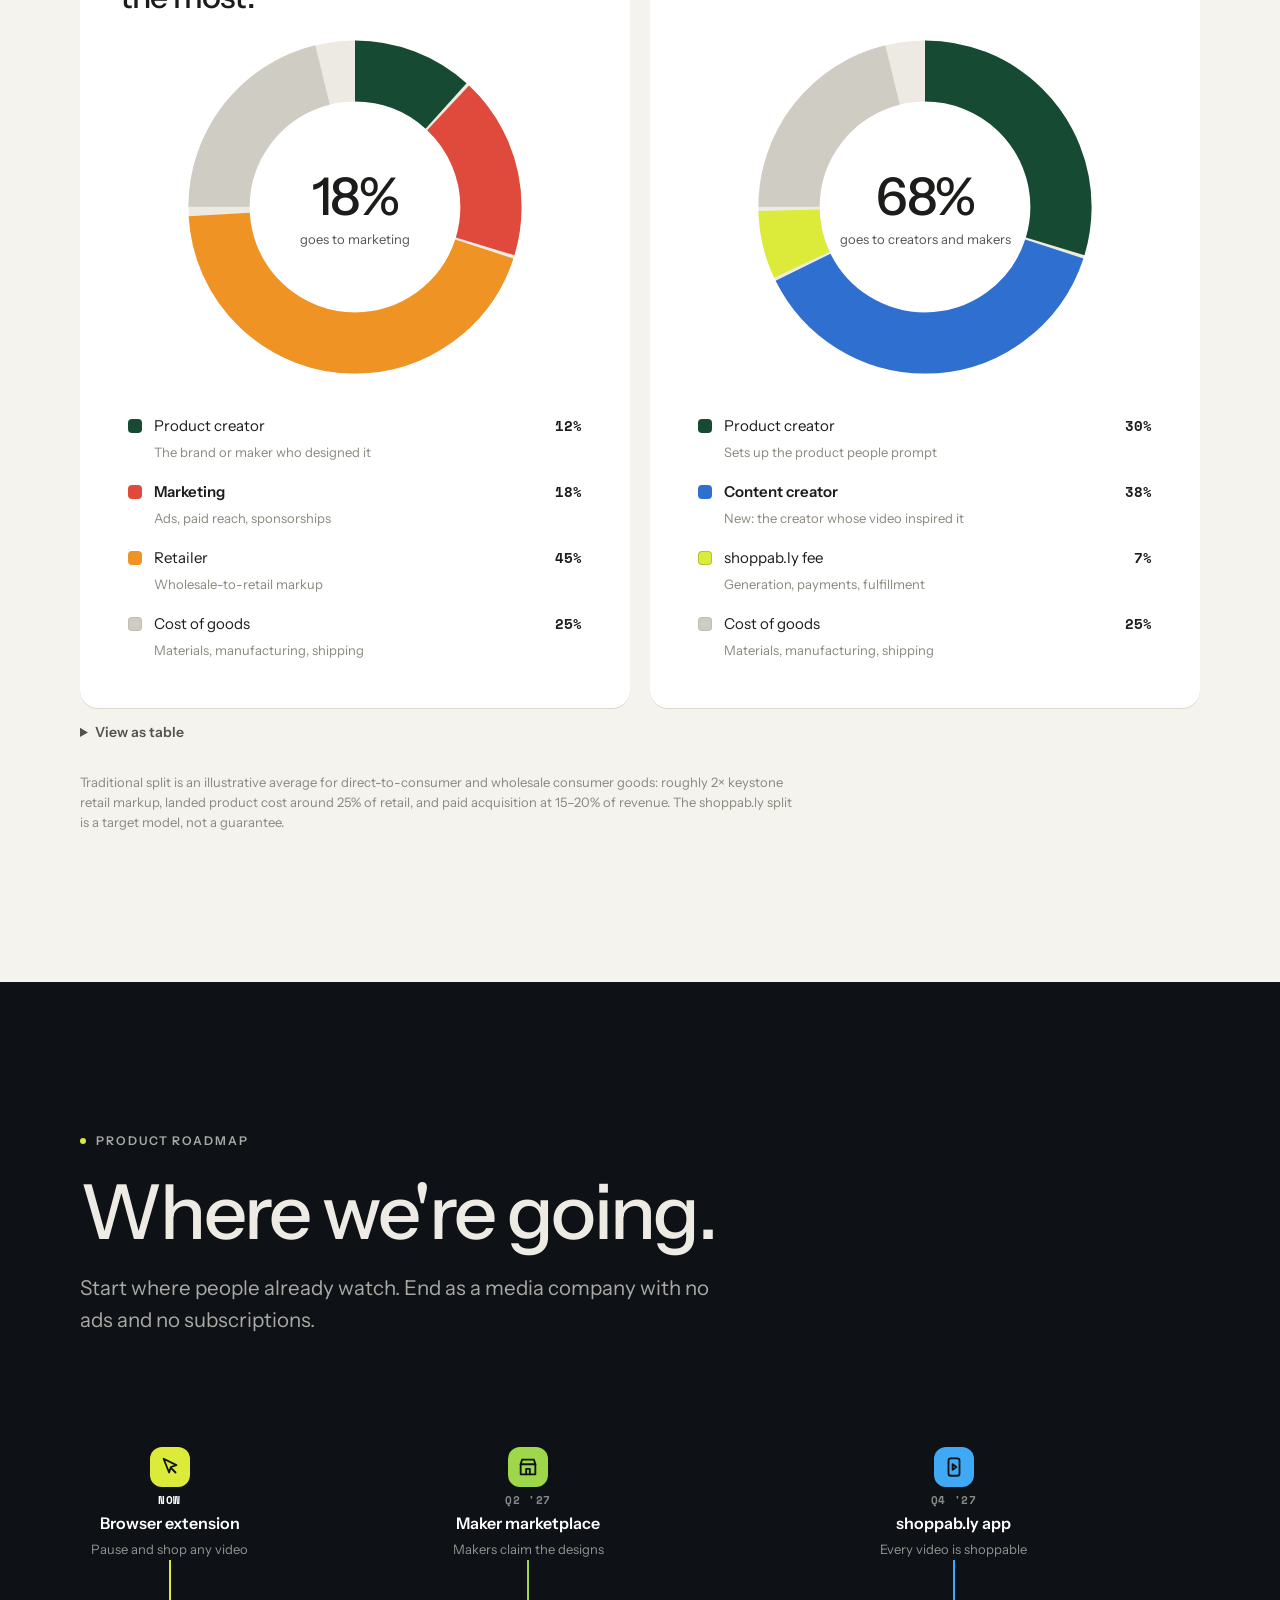
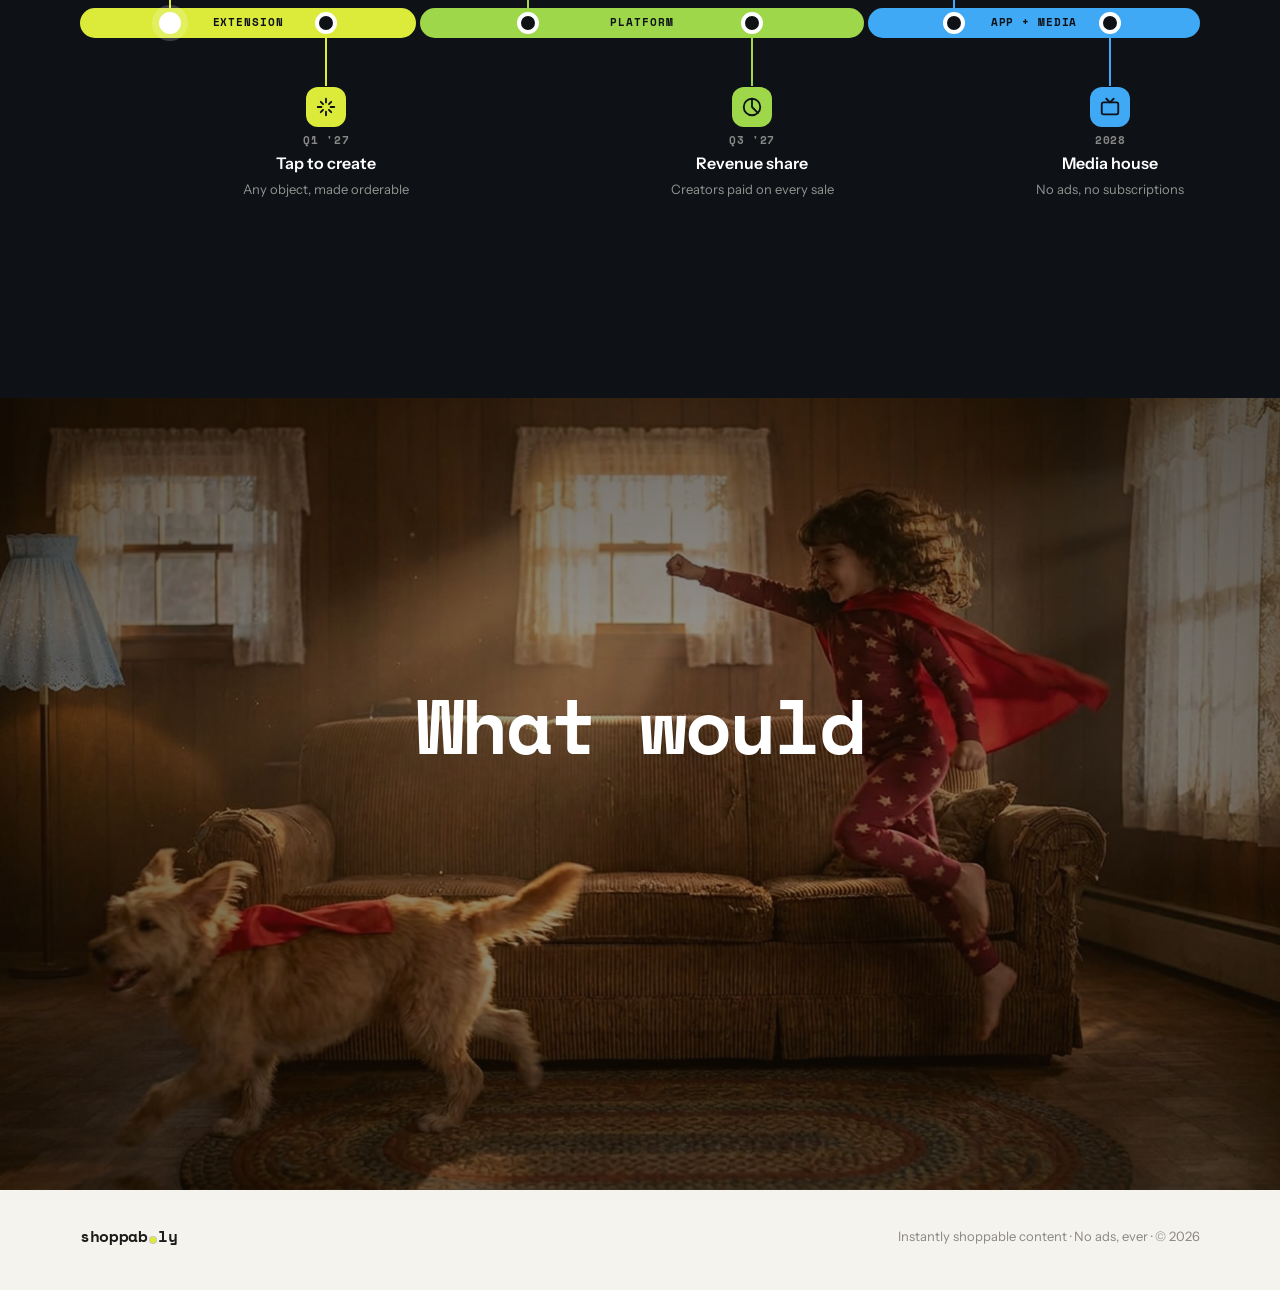
==== commit 163b7746: "Speed up example tiles and add selection outlines; rework roadmap and audience sections Replace the " ====
--- a/marketing/index.html
+++ b/marketing/index.html
@@ -182,9 +182,35 @@
   .ex:nth-child(even) .ex-media { order: 2; }
   .ex-media { position: relative; aspect-ratio: 1; border-radius: var(--radius); overflow: hidden; background: var(--night); }
   .ex-media video, .ex-media img { width: 100%; height: 100%; object-fit: cover; }
-  .ex-media iframe { position: absolute; top: -8%; left: 50%; height: 116%; width: 206.2%; transform: translateX(-50%); border: 0; pointer-events: none; }
-  .ex-media img { position: relative; z-index: 1; transition: opacity .6s ease; }
-  .ex-media .tag { z-index: 3; }
+  .ex-media .tag { z-index: 4; }
+  .sel-outline { position: absolute; inset: 0; width: 100%; height: 100%; z-index: 2; pointer-events: none; overflow: visible; }
+  .sel-outline path {
+    fill: url(#selHatch); fill-opacity: 0; stroke: var(--signal); stroke-width: 4; stroke-linejoin: round;
+    stroke-dasharray: 1; stroke-dashoffset: 1; filter: drop-shadow(0 0 6px rgba(63,169,245,.9));
+    transition: stroke-dashoffset 1s cubic-bezier(.6,0,.3,1), fill-opacity .4s ease .7s;
+  }
+  .ex-media.outlined .sel-outline path { stroke-dashoffset: 0; fill-opacity: 1; }
+  .sel-tap { position: absolute; left: var(--tx); top: var(--ty); z-index: 3; width: 22px; height: 22px; margin: -11px 0 0 -11px; border-radius: 50%; background: #fff; box-shadow: 0 0 0 3px var(--signal); opacity: 0; transform: scale(.4); pointer-events: none; }
+  .sel-tap::after { content: ""; position: absolute; inset: -3px; border-radius: 50%; border: 2px solid #fff; opacity: 0; }
+  .ex-media.tap .sel-tap { animation: tapin .45s cubic-bezier(.3,1.6,.5,1) forwards; }
+  .ex-media.tap .sel-tap::after { animation: ripple .9s ease-out .1s; }
+  .ex-media.outlined .sel-tap { opacity: 0 !important; transition: opacity .4s ease .6s; animation: none; }
+  @keyframes tapin { to { opacity: 1; transform: scale(1); } }
+  @keyframes ripple { from { opacity: .9; transform: scale(1); } to { opacity: 0; transform: scale(3.2); } }
+  .sel-card {
+    position: absolute; z-index: 3; background: rgba(244,243,238,.97); color: var(--ink); border-radius: 12px; padding: 12px 14px;
+    box-shadow: 0 14px 34px rgba(0,0,0,.35); display: grid; gap: 6px; width: min(240px, 62%);
+    opacity: 0; transform: translateY(10px); transition: opacity .4s ease, transform .4s ease; pointer-events: none;
+  }
+  .card-r .sel-card { right: 5%; top: 30%; }
+  .card-b .sel-card { left: 5%; bottom: 5%; }
+  .ex-media.carded .sel-card { opacity: 1; transform: none; }
+  .sel-k { font: 600 10px/1 var(--sans); letter-spacing: .16em; text-transform: uppercase; color: var(--ink-3); display: flex; gap: 6px; align-items: center; }
+  .sel-k::before { content: ""; width: 8px; height: 8px; border-radius: 2px; border: 2px solid var(--signal); }
+  .sel-t { font: 700 15px/1.2 var(--mono); }
+  .sel-chips { display: flex; flex-wrap: wrap; gap: 5px; margin-top: 2px; }
+  .sel-chips span { font-size: 11px; font-weight: 600; padding: 5px 9px; border-radius: 999px; background: #fff; border: 1px solid var(--line); }
+  .sel-chips span:first-child { background: var(--chartreuse); border-color: var(--chartreuse); }
   .ex-media .tag {
     position: absolute; left: 14px; top: 14px; z-index: 2; font: 700 11px/1 var(--mono); color: #fff;
     background: rgba(0,0,0,.45); padding: 7px 10px; border-radius: 999px; backdrop-filter: blur(6px);
@@ -200,14 +226,30 @@
   }
 
   /* audiences */
+  #who { padding-bottom: 0; }
   .aud { display: grid; grid-template-columns: repeat(2, 1fr); gap: 20px; }
-  .card { background: #fff; border-radius: var(--radius); padding: clamp(28px, 4vw, 44px); display: grid; gap: 16px; align-content: start; box-shadow: 0 1px 0 var(--line); }
-  .card .who { font: 700 13px/1 var(--mono); color: var(--ink-2); }
-  .card p { color: var(--ink-2); }
-  .pills { display: flex; flex-wrap: wrap; gap: 10px; margin-top: 36px; }
-  .pill { font-size: 14px; font-weight: 500; padding: 10px 16px; border-radius: 999px; border: 1px solid var(--line); background: var(--bg); display: inline-flex; gap: 8px; align-items: center; }
-  .pill::before { content: ""; width: 6px; height: 6px; border-radius: 50%; background: var(--ink); }
-  @media (max-width: 820px) { .aud { grid-template-columns: 1fr; } }
+  .aud-card { position: relative; overflow: hidden; border-radius: 24px; padding: clamp(28px, 4vw, 48px); display: grid; gap: 22px; align-content: start; min-height: 520px; }
+  .aud-card.creators { background: var(--night); color: #EDEBE3; }
+  .aud-card.makers { background: var(--chartreuse); color: var(--ink); }
+  .aud-card .who { font: 700 12px/1 var(--mono); letter-spacing: .12em; text-transform: uppercase; opacity: .7; }
+  .aud-big { display: flex; align-items: baseline; gap: 16px; flex-wrap: wrap; }
+  .aud-big b { font: 700 clamp(84px, 11vw, 148px)/.85 var(--mono); letter-spacing: -0.06em; }
+  .aud-card.creators .aud-big b { color: var(--chartreuse); }
+  .aud-big span { font-size: 17px; line-height: 1.35; max-width: 16ch; }
+  .aud-card h3 { font-size: clamp(26px, 2.8vw, 34px); }
+  .aud-list { list-style: none; margin: 0; padding: 0; display: grid; gap: 0; }
+  .aud-list li { display: grid; grid-template-columns: 28px 1fr; gap: 12px; align-items: center; padding: 13px 0; font-size: 16px; border-top: 1px solid rgba(255,255,255,.12); }
+  .aud-card.makers .aud-list li { border-top-color: rgba(0,0,0,.12); }
+  .aud-list li i { width: 28px; height: 28px; border-radius: 50%; display: grid; place-items: center; font-style: normal; font: 700 13px/1 var(--mono); }
+  .aud-card.creators .aud-list li i { background: rgba(220,235,58,.16); color: var(--chartreuse); }
+  .aud-card.makers .aud-list li i { background: var(--ink); color: var(--chartreuse); }
+  .aud-foot { font-size: 12px; opacity: .6; margin-top: auto; }
+  .ticker { margin-top: clamp(64px, 9vw, 110px); background: var(--ink); color: var(--bg); overflow: hidden; padding: 22px 0; }
+  .ticker-track { display: flex; width: max-content; animation: tick 38s linear infinite; }
+  .ticker-track span { font: 700 clamp(22px, 3vw, 34px)/1 var(--mono); letter-spacing: -0.02em; white-space: nowrap; padding: 0 22px; display: inline-flex; align-items: center; gap: 44px; }
+  .ticker-track span::after { content: "✳"; color: var(--chartreuse); }
+  @keyframes tick { to { transform: translateX(-50%); } }
+  @media (max-width: 820px) { .aud { grid-template-columns: 1fr; } .aud-card { min-height: 0; } }
 
   /* economics */
   .econ-hero { text-align: center; display: grid; justify-items: center; gap: 20px; margin-bottom: clamp(56px, 8vw, 96px); }
@@ -246,46 +288,50 @@
   .roadmap { background: var(--night); color: #EDEBE3; overflow: hidden; }
   .roadmap .eyebrow { color: rgba(237,235,227,.7); }
   .roadmap .lede { color: rgba(237,235,227,.7); }
-  .rm { position: relative; padding: 190px 0 250px; }
-  .rm-track { position: relative; height: 4px; background: rgba(255,255,255,.12); border-radius: 4px; }
-  .rm-fill { position: absolute; inset: 0 auto 0 0; width: 0; background: linear-gradient(90deg, var(--chartreuse), #9ED84A); border-radius: 4px; transition: width 2.4s cubic-bezier(.2,.7,.2,1); }
-  .rm-nodes { position: absolute; left: 0; right: 0; top: 192px; height: 0; }
+  .rm { position: relative; padding: 200px 0 210px; }
+  .rm-line { position: relative; height: 30px; }
+  .rm-seg { position: absolute; top: 0; bottom: 0; }
+  .rm-seg + .rm-seg { margin-left: 4px; }
+  .rm-seg i { position: absolute; inset: 0 auto 0 0; width: 0; border-radius: 999px; background: var(--c); transition: width .9s cubic-bezier(.3,.7,.2,1); }
+  .rm-seg span { position: absolute; inset: 0; display: flex; align-items: center; justify-content: center; font: 700 11px/1 var(--mono); letter-spacing: .08em; text-transform: uppercase; color: var(--night); opacity: 0; transition: opacity .4s ease; white-space: nowrap; }
+  .rm-seg::before { content: ""; position: absolute; inset: 0; border-radius: 999px; background: rgba(255,255,255,.07); }
+  .rm.go .rm-seg i { width: 100%; }
+  .rm.go .rm-seg span { opacity: 1; }
+  .rm-nodes { position: absolute; left: 0; right: 0; top: 215px; height: 0; }
   .rm-node { position: absolute; top: 0; width: 0; }
-  .rm-dot { position: absolute; left: -8px; top: -8px; width: 16px; height: 16px; border-radius: 50%; background: var(--night); border: 3px solid var(--chartreuse); transform: scale(0); transition: transform .45s cubic-bezier(.3,1.6,.5,1); }
-  .rm-node.now .rm-dot { background: var(--chartreuse); box-shadow: 0 0 0 6px rgba(220,235,58,.18); }
-  .rm-stem { position: absolute; left: 0; width: 1px; background: rgba(237,235,227,.35); height: 0; transition: height .4s ease; }
-  .rm-node.up .rm-stem { bottom: 10px; }
-  .rm-node.down .rm-stem { top: 10px; }
-  .rm-card { position: absolute; left: 0; width: 190px; transform: translateX(-50%); opacity: 0; transition: opacity .4s ease; }
-  .rm-node.up .rm-card { bottom: 82px; }
-  .rm-node.down .rm-card { top: 82px; }
-  .rm-node:first-child .rm-card { transform: translateX(-12px); }
-  .rm-node:last-child .rm-card { transform: translateX(calc(-100% + 12px)); text-align: right; }
-  .rm-card .when { font: 700 11px/1 var(--mono); color: var(--chartreuse); letter-spacing: .06em; }
-  .rm-card .what { font-weight: 600; font-size: 15px; margin-top: 8px; line-height: 1.3; color: #fff; }
-  .rm-card .why { font-size: 13px; color: rgba(237,235,227,.62); margin-top: 6px; line-height: 1.45; }
+  .rm-dot { position: absolute; left: -11px; top: -11px; width: 22px; height: 22px; border-radius: 50%; background: var(--night); border: 4px solid #fff; transform: scale(0); transition: transform .45s cubic-bezier(.3,1.6,.5,1); }
+  .rm-node.now .rm-dot { background: #fff; box-shadow: 0 0 0 7px rgba(255,255,255,.18); animation: nowpulse 2s ease-in-out infinite; }
+  @keyframes nowpulse { 50% { box-shadow: 0 0 0 12px rgba(255,255,255,.06); } }
+  .rm-stem { position: absolute; left: 0; width: 2px; margin-left: -1px; background: var(--c); height: 0; transition: height .4s ease; }
+  .rm-node.up .rm-stem { bottom: 13px; }
+  .rm-node.down .rm-stem { top: 13px; }
+  .rm-card { position: absolute; left: 0; width: 170px; transform: translateX(-50%); opacity: 0; transition: opacity .4s ease; display: grid; justify-items: center; text-align: center; gap: 8px; }
+  .rm-node.up .rm-card { bottom: 64px; }
+  .rm-node.down .rm-card { top: 64px; }
+  .rm-icon { width: 40px; height: 40px; border-radius: 12px; background: var(--c); color: var(--night); display: grid; place-items: center; }
+  .rm-icon svg { width: 22px; height: 22px; fill: none; stroke: currentColor; stroke-width: 2; stroke-linecap: round; stroke-linejoin: round; }
+  .rm-card .when { font: 700 11px/1 var(--mono); color: rgba(237,235,227,.55); letter-spacing: .06em; }
+  .rm-node.now .when { color: #fff; }
+  .rm-card .what { font-weight: 600; font-size: 16px; line-height: 1.2; color: #fff; }
+  .rm-card .why { font-size: 13px; color: rgba(237,235,227,.6); line-height: 1.35; }
+  .rm-card .ws { display: none; }
   .rm.go .rm-dot { transform: scale(1); }
-  .rm.go .rm-stem { height: 66px; }
+  .rm.go .rm-stem { height: 50px; }
   .rm.go .rm-card { opacity: 1; }
-  .rm.go .rm-fill { width: 100%; }
-  .lanes { display: grid; gap: 14px; margin-top: 8px; }
-  .lane { display: grid; grid-template-columns: 170px 1fr; gap: 18px; align-items: center; font-size: 13px; color: rgba(237,235,227,.7); }
-  .lane-track { position: relative; height: 12px; border-radius: 4px; background: rgba(255,255,255,.05); }
-  .lane-track i { position: absolute; top: 0; bottom: 0; width: 0; border-radius: 4px; transition: width 1.6s cubic-bezier(.2,.7,.2,1); }
-  .lanes-head { display: grid; grid-template-columns: 170px 1fr; gap: 18px; font: 700 11px/1 var(--mono); color: rgba(237,235,227,.45); letter-spacing: .06em; }
-  .lanes-head div:last-child { display: flex; justify-content: space-between; }
   @media (max-width: 960px) {
-    .rm { padding: 0 0 0 28px; }
-    .rm-track { position: absolute; left: 6px; top: 0; bottom: 0; width: 4px; height: auto; }
-    .rm-fill { inset: 0 0 auto 0; width: 100% !important; height: 0; transition: height 2.4s cubic-bezier(.2,.7,.2,1); }
-    .rm.go .rm-fill { height: 100%; }
-    .rm-nodes { position: static; height: auto; display: grid; gap: 36px; }
-    .rm-node { position: relative; left: auto !important; width: auto; padding-left: 8px; }
-    .rm-dot { left: -30px; top: 2px; }
+    .rm { padding: 0 0 0 44px; }
+    .rm-line { position: absolute; left: 0; top: 0; bottom: 0; width: 14px; height: auto; }
+    .rm-seg { left: 0 !important; right: 0; width: auto !important; margin: 0 !important; }
+    .rm-seg i { inset: 0 0 auto 0; width: 100% !important; height: 0; transition: height .9s cubic-bezier(.3,.7,.2,1); }
+    .rm.go .rm-seg i { height: 100%; }
+    .rm-seg span { display: none; }
+    .rm-nodes { position: static; height: auto; display: grid; gap: 34px; padding: 6px 0; }
+    .rm-node { position: relative; left: auto !important; width: auto; }
+    .rm-dot { left: -48px; top: 10px; }
     .rm-stem { display: none; }
-    .rm-card, .rm-node.up .rm-card, .rm-node.down .rm-card, .rm-node:first-child .rm-card, .rm-node:last-child .rm-card { position: static; width: auto; transform: none; text-align: left; }
-    .lanes { margin-top: 56px; }
-    .lane, .lanes-head { grid-template-columns: 110px 1fr; gap: 12px; }
+    .rm-card, .rm-node.up .rm-card, .rm-node.down .rm-card { position: static; width: auto; transform: none; grid-template-columns: 40px 1fr; justify-items: start; text-align: left; column-gap: 14px; row-gap: 4px; }
+    .rm-icon { grid-row: span 4; }
+    .rm-card .ws { display: block; font: 700 10px/1 var(--mono); letter-spacing: .08em; text-transform: uppercase; color: var(--c); }
   }
 
   /* closing */
@@ -313,6 +359,7 @@
 </style>
 </head>
 <body>
+<svg width="0" height="0" style="position:absolute" aria-hidden="true"><defs><pattern id="selHatch" width="12" height="12" patternUnits="userSpaceOnUse" patternTransform="rotate(45)"><rect width="12" height="12" fill="rgba(63,169,245,.12)"/><line x1="0" y1="0" x2="0" y2="12" stroke="#3FA9F5" stroke-width="2.5" stroke-opacity=".55"/></pattern></defs></svg>
 
 <nav class="nav" id="nav">
   <div class="wrap">
@@ -423,9 +470,12 @@
     </div>
 
     <article class="ex reveal">
-      <div class="ex-media" data-yt="LegHU2why0Y" data-start="731" data-end="739">
+      <div class="ex-media sel card-r" data-freeze="4.5" style="--tx:44.7%;--ty:65.3%">
+        <video muted playsinline preload="metadata" poster="media/ex-dress.jpg" data-still="media/ex-dress-still.jpg" aria-label="Isabel Paige walking at sunset in the dress she made"><source src="media/ex-dress.mp4" type="video/mp4"></video>
+        <svg class="sel-outline" viewBox="0 0 720 720" aria-hidden="true"><path pathLength="1" d="M324 562 L312 560 L304 554 L290 560 L267 560 L258 552 L258 532 L272 477 L272 467 L276 457 L276 443 L280 438 L280 433 L284 419 L280 408 L278 383 L282 370 L290 356 L294 356 L298 362 L290 373 L290 382 L294 388 L306 388 L323 382 L330 368 L342 358 L351 360 L362 377 L358 394 L344 396 L340 401 L336 452 L328 476 L322 483 L322 493 L327 498 L336 493 L340 484 L340 468 L346 459 L348 447 L351 446 L360 459 L372 492 L384 553 L379 556 L364 560 L328 560 L324 562 Z"/></svg>
+        <span class="sel-tap" aria-hidden="true"></span>
+        <div class="sel-card" aria-hidden="true"><div class="sel-k">Selected</div><div class="sel-t">Wedding dress</div><div class="sel-chips"><span>Ribbon scarf</span><span>Fabric by the yard</span><span>Pillow</span></div></div>
         <span class="tag">▶ Wedding dress · 12:11–12:19</span>
-        <img src="https://i.ytimg.com/vi/LegHU2why0Y/maxresdefault.jpg" alt="Isabel Paige walking at sunset in the yellow wedding dress she made" loading="lazy">
       </div>
       <div class="ex-copy">
         <div class="num"><span class="chip">01</span>The maker · fashion &amp; DIY</div>
@@ -437,30 +487,36 @@
     </article>
 
     <article class="ex reveal">
-      <div class="ex-media" data-yt="DzXnpjbY6vs" data-start="641" data-end="649">
-        <span class="tag">▶ The table · 10:41–10:49</span>
-        <img src="https://i.ytimg.com/vi/DzXnpjbY6vs/maxresdefault.jpg" alt="A candlelit fall dinner table set with striped napkins and red flowers" loading="lazy">
+      <div class="ex-media sel card-b" data-freeze="5.5" style="--tx:45.8%;--ty:47.2%">
+        <video muted playsinline preload="metadata" poster="media/ex-table.jpg" data-still="media/ex-table-still.jpg" aria-label="A striped napkin folded on a plate at a fall dinner party"><source src="media/ex-table.mp4" type="video/mp4"></video>
+        <svg class="sel-outline" viewBox="0 0 720 720" aria-hidden="true"><path pathLength="1" d="M212 512 L187 512 L165 500 L155 490 L148 488 L144 480 L142 478 L137 478 L132 470 L129 466 L125 466 L122 460 L109 448 L97 444 L85 432 L73 432 L62 419 L62 412 L56 408 L54 401 L32 373 L32 366 L26 363 L22 352 L22 327 L24 317 L30 307 L42 292 L53 290 L65 290 L116 258 L141 250 L171 234 L203 224 L289 208 L360 200 L466 204 L479 198 L488 198 L497 204 L509 204 L525 208 L537 214 L563 220 L570 224 L599 228 L626 234 L651 244 L659 252 L676 258 L680 262 L680 272 L676 278 L668 302 L627 344 L582 376 L565 384 L547 398 L514 418 L481 434 L475 434 L470 438 L463 438 L458 444 L451 444 L440 450 L435 456 L429 456 L424 462 L419 462 L412 470 L406 472 L402 476 L390 478 L383 484 L369 488 L350 490 L342 494 L318 496 L313 500 L259 500 L246 506 L237 506 L229 510 L212 512 Z"/></svg>
+        <span class="sel-tap" aria-hidden="true"></span>
+        <div class="sel-card" aria-hidden="true"><div class="sel-k">Selected</div><div class="sel-t">Striped napkin</div><div class="sel-chips"><span>Napkins</span><span>Tablecloth</span><span>Table runner</span></div></div>
+        <span class="tag">▶ The table · 10:48–10:55</span>
       </div>
       <div class="ex-copy">
         <div class="num"><span class="chip">02</span>The host · food &amp; entertaining</div>
         <h3>The table you saw at dinner, set at yours.</h3>
         <p class="lede">A West Village dinner party: a red runner, striped napkins, dahlias everywhere. Tap the napkin and shoppab.ly turns that stripe into napkins, a tablecloth or a runner. The host who styled it earns on every table it inspires.</p>
         <blockquote>"Napkins for twelve in this stripe, a little more blue."</blockquote>
-        <p class="meta">Source: <a href="https://www.youtube.com/watch?v=DzXnpjbY6vs&amp;t=641s" target="_blank" rel="noopener">Homeworthy, "A Cozy Fall Dinner Party in the West Village"</a></p>
+        <p class="meta">Source: <a href="https://www.youtube.com/watch?v=DzXnpjbY6vs&amp;t=648s" target="_blank" rel="noopener">Homeworthy, "A Cozy Fall Dinner Party in the West Village"</a></p>
       </div>
     </article>
 
     <article class="ex reveal">
-      <div class="ex-media" data-yt="R9cqyRek8nQ" data-start="102" data-end="110">
-        <span class="tag">▶ The riad · 1:42–1:50</span>
-        <img src="https://i.ytimg.com/vi/R9cqyRek8nQ/maxresdefault.jpg" alt="Brass lanterns and green and white zellige tile in a Moroccan riad" loading="lazy">
+      <div class="ex-media sel card-b" data-freeze="1.9" style="--tx:62.5%;--ty:28.5%">
+        <video muted playsinline preload="metadata" poster="media/ex-riad.jpg" data-still="media/ex-riad-still.jpg" aria-label="Brass lanterns hanging over a Moroccan riad courtyard"><source src="media/ex-riad.mp4" type="video/mp4"></video>
+        <svg class="sel-outline" viewBox="0 0 720 720" aria-hidden="true"><path pathLength="1" d="M462 296 L444 294 L429 296 L418 290 L405 288 L398 284 L389 274 L379 270 L372 263 L370 255 L364 250 L360 242 L358 229 L356 224 L356 189 L366 156 L381 140 L391 132 L397 134 L402 132 L408 137 L410 142 L416 148 L418 148 L419 144 L423 148 L432 144 L434 143 L432 140 L415 140 L412 138 L410 127 L412 115 L424 106 L431 102 L453 102 L462 100 L483 106 L495 108 L506 114 L510 120 L510 138 L502 144 L500 150 L506 154 L512 164 L512 176 L515 178 L530 182 L534 188 L540 193 L540 217 L536 222 L538 227 L534 232 L534 238 L524 252 L509 270 L502 272 L486 286 L462 296 Z"/></svg>
+        <span class="sel-tap" aria-hidden="true"></span>
+        <div class="sel-card" aria-hidden="true"><div class="sel-k">Selected</div><div class="sel-t">Brass lantern</div><div class="sel-chips"><span>Drum lampshade</span><span>Tall drum shade</span><span>Curtains</span></div></div>
+        <span class="tag">▶ The riad · 1:43–1:50</span>
       </div>
       <div class="ex-copy">
         <div class="num"><span class="chip">03</span>The explorer · travel &amp; culture</div>
         <h3>Bring the trip home, not just the photos.</h3>
         <p class="lede">A travel film passes through a riad: brass lanterns overhead, zellige tile underfoot. Pause on the lantern for a lampshade, or on the tile for pillows. The filmmaker gets paid when a place they captured becomes part of someone's home.</p>
         <blockquote>"A lampshade that throws light like this."</blockquote>
-        <p class="meta">Source: <a href="https://www.youtube.com/watch?v=R9cqyRek8nQ&amp;t=102s" target="_blank" rel="noopener">Brandon Li, "Morocco Arise"</a></p>
+        <p class="meta">Source: <a href="https://www.youtube.com/watch?v=R9cqyRek8nQ&amp;t=103s" target="_blank" rel="noopener">Brandon Li, "Morocco Arise"</a></p>
       </div>
     </article>
   </div>
@@ -472,23 +528,35 @@
       <div class="eyebrow">Who it's for</div>
       <h2>Everyone in the frame<br>gets a cut.</h2>
     </div>
-    <div class="aud reveal">
-      <div class="card">
-        <div class="who">for creators</div>
-        <h3>Earn on the content that inspires the idea.</h3>
-        <p>Your videos already make people want things. Now every product someone makes from your frame pays you back, with no sponsor reads and no affiliate links.</p>
-      </div>
-      <div class="card">
-        <div class="who">for product makers</div>
-        <h3>Earn by building what people prompt.</h3>
-        <p>Set up the product behind a prompt on shoppab.ly. Every generation is remembered, so when someone selects that reference again, your product is the one they get.</p>
-      </div>
-    </div>
-    <div class="pills reveal">
-      <span class="pill">No ads, ever</span>
-      <span class="pill">Name your price</span>
-      <span class="pill">Decentralized commerce</span>
-      <span class="pill">Infinitely shoppable</span>
+    <div class="aud">
+      <article class="aud-card creators reveal">
+        <div class="who">For creators</div>
+        <div class="aud-big"><b data-count="38">0%</b><span>of every sale your video inspires</span></div>
+        <h3>Your back catalog becomes a storefront.</h3>
+        <ul class="aud-list">
+          <li><i>01</i>Every frame you've posted is shoppable</li>
+          <li><i>02</i>No sponsor reads, no affiliate links</li>
+          <li><i>03</i>Paid again each time a design is reordered</li>
+        </ul>
+        <p class="aud-foot">Target split. See the economics below.</p>
+      </article>
+      <article class="aud-card makers reveal">
+        <div class="who">For product makers</div>
+        <div class="aud-big"><b data-count="30">0%</b><span>of every sale you set up and fulfill</span></div>
+        <h3>Build what people are already asking for.</h3>
+        <ul class="aud-list">
+          <li><i>01</i>See the products people prompt, then claim them</li>
+          <li><i>02</i>Designs are remembered, so reorders come to you</li>
+          <li><i>03</i>No inventory until someone orders</li>
+        </ul>
+        <p class="aud-foot">Target split. See the economics below.</p>
+      </article>
+    </div>
+  </div>
+  <div class="ticker" aria-label="No ads, ever. Name your price. Decentralized commerce. Infinitely shoppable.">
+    <div class="ticker-track" aria-hidden="true">
+      <span>No ads, ever</span><span>Name your price</span><span>Decentralized commerce</span><span>Infinitely shoppable</span><span>Creators get paid</span>
+      <span>No ads, ever</span><span>Name your price</span><span>Decentralized commerce</span><span>Infinitely shoppable</span><span>Creators get paid</span>
     </div>
   </div>
 </section>
@@ -529,14 +597,11 @@
     <div class="section-head reveal">
       <div class="eyebrow">Product roadmap</div>
       <h2>Where we're going.</h2>
-      <p class="lede">We start where people already watch, then build an independent, subscription-free media company.</p>
-    </div>
-    <div class="rm" id="rm">
-      <div class="rm-track"><div class="rm-fill" id="rmFill"></div></div>
+      <p class="lede">Start where people already watch. End as a media company with no ads and no subscriptions.</p>
+    </div>
+    <div class="rm reveal" id="rm">
+      <div class="rm-line" id="rmLine"></div>
       <div class="rm-nodes" id="rmNodes"></div>
-    </div>
-    <div class="lanes" id="lanes">
-      <div class="lanes-head"><div>WORKSTREAM</div><div><span>Q4 '26</span><span>2027</span><span>2028</span></div></div>
     </div>
   </div>
 </section>
@@ -606,39 +671,45 @@
   const fz = document.getElementById('freeze');
   once(fz, () => { fz.classList.add('on'); setTimeout(() => type(document.getElementById('promptText'), 'make this for me and my dog', 60), 900); }, 0.5);
 
-  // youtube examples: muted loop of each moment, captions forced off
-  const ytSlots = [...document.querySelectorAll('.ex-media[data-yt]')];
-  let ytApi;
-  const loadYtApi = () => ytApi || (ytApi = new Promise(res => {
-    window.onYouTubeIframeAPIReady = () => res(window.YT);
-    const tag = document.createElement('script');
-    tag.src = 'https://www.youtube.com/iframe_api';
-    document.head.appendChild(tag);
-  }));
-  const noCaptions = p => { try { p.unloadModule('captions'); p.unloadModule('cc'); } catch (e) {} };
-  if (!reduce) ytSlots.forEach(slot => once(slot, async () => {
-    const YT = await loadYtApi();
-    const id = slot.dataset.yt, start = +slot.dataset.start, end = +slot.dataset.end;
-    const host = document.createElement('div');
-    slot.appendChild(host);
-    const player = new YT.Player(host, {
-      videoId: id, host: 'https://www.youtube-nocookie.com',
-      playerVars: { autoplay: 1, mute: 1, controls: 0, playsinline: 1, rel: 0, start, end,
-        cc_load_policy: 0, iv_load_policy: 3, disablekb: 1, fs: 0, modestbranding: 1 },
-      events: {
-        onReady: e => { noCaptions(e.target); e.target.mute(); e.target.playVideo(); },
-        onApiChange: e => noCaptions(e.target),
-        onStateChange: e => {
-          noCaptions(e.target);
-          if (e.data === YT.PlayerState.PLAYING) setTimeout(() => { const img = slot.querySelector('img'); if (img) img.style.opacity = 0; }, 600);
-          if (e.data === YT.PlayerState.ENDED) { e.target.seekTo(start, true); e.target.playVideo(); }
-        },
-      },
-    });
-    const f = player.getIframe();
-    f.setAttribute('tabindex', '-1');
-    f.title = slot.querySelector('img')?.alt || 'Example video';
-  }, 0.4));
+  // examples: play the moment, freeze on the selection frame, trace the outline, then resume
+  document.querySelectorAll('.ex-media.sel').forEach(box => {
+    const v = box.querySelector('video');
+    const freeze = +box.dataset.freeze;
+    let visible = false, busy = false, raf = 0;
+    const wait = ms => new Promise(r => setTimeout(r, ms));
+    const watch = () => {
+      if (!busy && v.currentTime >= freeze - 0.04 && v.currentTime < freeze + 0.5) select();
+      raf = requestAnimationFrame(watch);
+    };
+    async function select() {
+      busy = true;
+      v.pause();
+      v.currentTime = freeze;
+      box.classList.add('tap');
+      await wait(450);
+      box.classList.add('outlined');
+      await wait(1100);
+      box.classList.add('carded');
+      await wait(2600);
+      box.classList.remove('tap', 'outlined', 'carded');
+      await wait(350);
+      if (visible) play();
+      setTimeout(() => (busy = false), 800);
+    }
+    // When video can't autoplay (reduced motion, low-power mode), show the selected frame instead.
+    const still = () => { v.pause(); v.removeAttribute('autoplay'); v.poster = v.dataset.still; box.classList.add('tap', 'outlined', 'carded', 'still'); };
+    const play = () => v.play().catch(still);
+    v.addEventListener('ended', () => { v.currentTime = 0; if (visible) play(); });
+    if (reduce) { still(); return; }
+    new IntersectionObserver(es => es.forEach(e => {
+      visible = e.isIntersecting;
+      if (box.classList.contains('still')) return;
+      if (visible) { v.preload = 'auto'; if (!busy) play(); cancelAnimationFrame(raf); raf = requestAnimationFrame(watch); }
+      else { v.pause(); cancelAnimationFrame(raf); }
+    }), { threshold: 0.35 }).observe(box);
+    // warm the file before it scrolls into view
+    new IntersectionObserver((es, io) => es.forEach(e => { if (e.isIntersecting) { v.preload = 'auto'; v.load(); io.disconnect(); } }), { rootMargin: '900px 0px' }).observe(box);
+  });
 
   // live demo: load the real app inline on wide screens, open it full page on phones
   document.getElementById('demoLaunch').addEventListener('click', () => {
@@ -745,44 +816,67 @@
   document.getElementById('pieTable').innerHTML = rows.map(r => `<tr><td>${r[0]}</td><td>${r[1]}%</td><td>${r[2]}%</td></tr>`).join('');
 
   // ---------- roadmap ----------
+  // The workstreams are the line itself; each milestone dot sits on its stream.
+  const icon = d => `<svg viewBox="0 0 24 24" aria-hidden="true">${d}</svg>`;
+  const streams = [
+    { name: 'Extension', from: 0, to: 30, c: 'var(--chartreuse)' },
+    { name: 'Platform', from: 30, to: 70, c: '#9ED84A' },
+    { name: 'App + media', from: 70, to: 100, c: 'var(--signal)' },
+  ];
   const milestones = [
-    { when: 'NOW · Q4 2026', what: 'Browser extension', why: 'Pause and select on the video platforms people already use.', now: true },
-    { when: 'Q1 2027', what: 'Select → product, powered by arcade.ai', why: 'Isolate any object and generate an orderable product in seconds.' },
-    { when: 'Q2 2027', what: 'Maker marketplace', why: 'Every generation is remembered. Makers claim and fulfill designs.' },
-    { when: 'Q3 2027', what: 'Name your price + creator revenue share', why: 'Every platform in the chain gets a cut, automatically.' },
-    { when: 'Q4 2027', what: 'shoppab.ly app', why: 'A native player where all content is shoppable, with no ads, ever.' },
-    { when: '2028', what: 'Independent media house', why: 'A subscription-free media company, funded by what viewers make.' },
+    { at: 8, s: 0, when: 'NOW', what: 'Browser extension', why: 'Pause and shop any video', now: true,
+      icon: icon('<path d="M5 3l14 7-6 2-2 6z"/><path d="M13 13l5 5"/>') },
+    { at: 22, s: 0, when: "Q1 '27", what: 'Tap to create', why: 'Any object, made orderable',
+      icon: icon('<path d="M12 3v4M12 17v4M3 12h4M17 12h4M6.3 6.3l2.5 2.5M15.2 15.2l2.5 2.5M6.3 17.7l2.5-2.5M15.2 8.8l2.5-2.5"/>') },
+    { at: 40, s: 1, when: "Q2 '27", what: 'Maker marketplace', why: 'Makers claim the designs',
+      icon: icon('<path d="M4 9l1.5-5h13L20 9"/><path d="M4 9v11h16V9"/><path d="M4 9h16"/><path d="M10 20v-6h4v6"/>') },
+    { at: 60, s: 1, when: "Q3 '27", what: 'Revenue share', why: 'Creators paid on every sale',
+      icon: icon('<circle cx="12" cy="12" r="9"/><path d="M12 3v9l6.4 6.4"/>') },
+    { at: 78, s: 2, when: "Q4 '27", what: 'shoppab.ly app', why: 'Every video is shoppable',
+      icon: icon('<rect x="6" y="2.5" width="12" height="19" rx="2.5"/><path d="M10.5 9l4 3-4 3z"/>') },
+    { at: 92, s: 2, when: '2028', what: 'Media house', why: 'No ads, no subscriptions',
+      icon: icon('<rect x="3" y="7" width="18" height="13" rx="2"/><path d="M8 3l4 4 4-4"/>') },
   ];
+  const line = document.getElementById('rmLine');
+  streams.forEach(st => {
+    const seg = document.createElement('div');
+    seg.className = 'rm-seg';
+    seg.style.cssText = `left:${st.from}%;width:calc(${st.to - st.from}% - ${st.from ? 4 : 0}px);--c:${st.c}`;
+    seg.innerHTML = `<i></i><span>${st.name}</span>`;
+    line.appendChild(seg);
+  });
   const nodes = document.getElementById('rmNodes');
   milestones.forEach((m, i) => {
     const n = document.createElement('div');
     n.className = 'rm-node ' + (i % 2 ? 'down' : 'up') + (m.now ? ' now' : '');
-    n.style.left = (i / (milestones.length - 1)) * 100 + '%';
-    n.innerHTML = `<div class="rm-stem"></div><div class="rm-dot"></div><div class="rm-card"><div class="when">${m.when}</div><div class="what">${m.what}</div><div class="why">${m.why}</div></div>`;
+    n.style.cssText = `left:${m.at}%;--c:${streams[m.s].c}`;
+    n.innerHTML = `<div class="rm-stem"></div><div class="rm-dot"></div><div class="rm-card"><div class="rm-icon">${m.icon}</div><div class="ws">${streams[m.s].name}</div><div class="when">${m.when}</div><div class="what">${m.what}</div><div class="why">${m.why}</div></div>`;
     nodes.appendChild(n);
   });
-  const lanes = [
-    { name: 'Browser extension', from: 0, to: 45, color: 'var(--chartreuse)' },
-    { name: 'Commerce platform', from: 15, to: 80, color: '#9ED84A' },
-    { name: 'App + media house', from: 62, to: 100, color: 'var(--signal)' },
-  ];
-  const lanesEl = document.getElementById('lanes');
-  lanes.forEach(l => {
-    const row = document.createElement('div');
-    row.className = 'lane';
-    row.innerHTML = `<span>${l.name}</span><div class="lane-track"><i style="left:${l.from}%;background:${l.color}" data-w="${l.to - l.from}"></i></div>`;
-    lanesEl.appendChild(row);
-  });
-  once(lanesEl, () => lanesEl.querySelectorAll('i').forEach((b, i) => setTimeout(() => (b.style.width = b.dataset.w + '%'), i * 250)), 0.3);
-
   const rm = document.getElementById('rm');
   once(rm, () => {
+    rm.querySelectorAll('.rm-seg').forEach((seg, i) => {
+      const d = reduce ? 0 : i * 800;
+      seg.querySelector('i').style.transitionDelay = d + 'ms';
+      seg.querySelector('span').style.transitionDelay = d + 500 + 'ms';
+    });
     rm.querySelectorAll('.rm-node').forEach((n, i) => {
-      const d = reduce ? 0 : 250 + i * 340;
-      n.querySelectorAll('.rm-dot, .rm-stem, .rm-card').forEach((el, j) => (el.style.transitionDelay = d + j * 120 + 'ms'));
+      const d = reduce ? 0 : 350 + milestones[i].at * 24;
+      n.querySelectorAll('.rm-dot, .rm-stem, .rm-card').forEach((el, j) => (el.style.transitionDelay = d + j * 140 + 'ms'));
     });
     rm.classList.add('go');
   }, 0.3);
+
+  // audience numbers count up when they arrive
+  document.querySelectorAll('[data-count]').forEach(el => once(el, () => {
+    const to = +el.dataset.count, t0 = performance.now(), dur = reduce ? 0 : 1100;
+    const step = now => {
+      const p = dur ? Math.min((now - t0) / dur, 1) : 1;
+      el.textContent = Math.round(to * (1 - Math.pow(1 - p, 3))) + '%';
+      if (p < 1) requestAnimationFrame(step);
+    };
+    requestAnimationFrame(step);
+  }, 0.5));
 
   // closing
   const cl = document.getElementById('create');
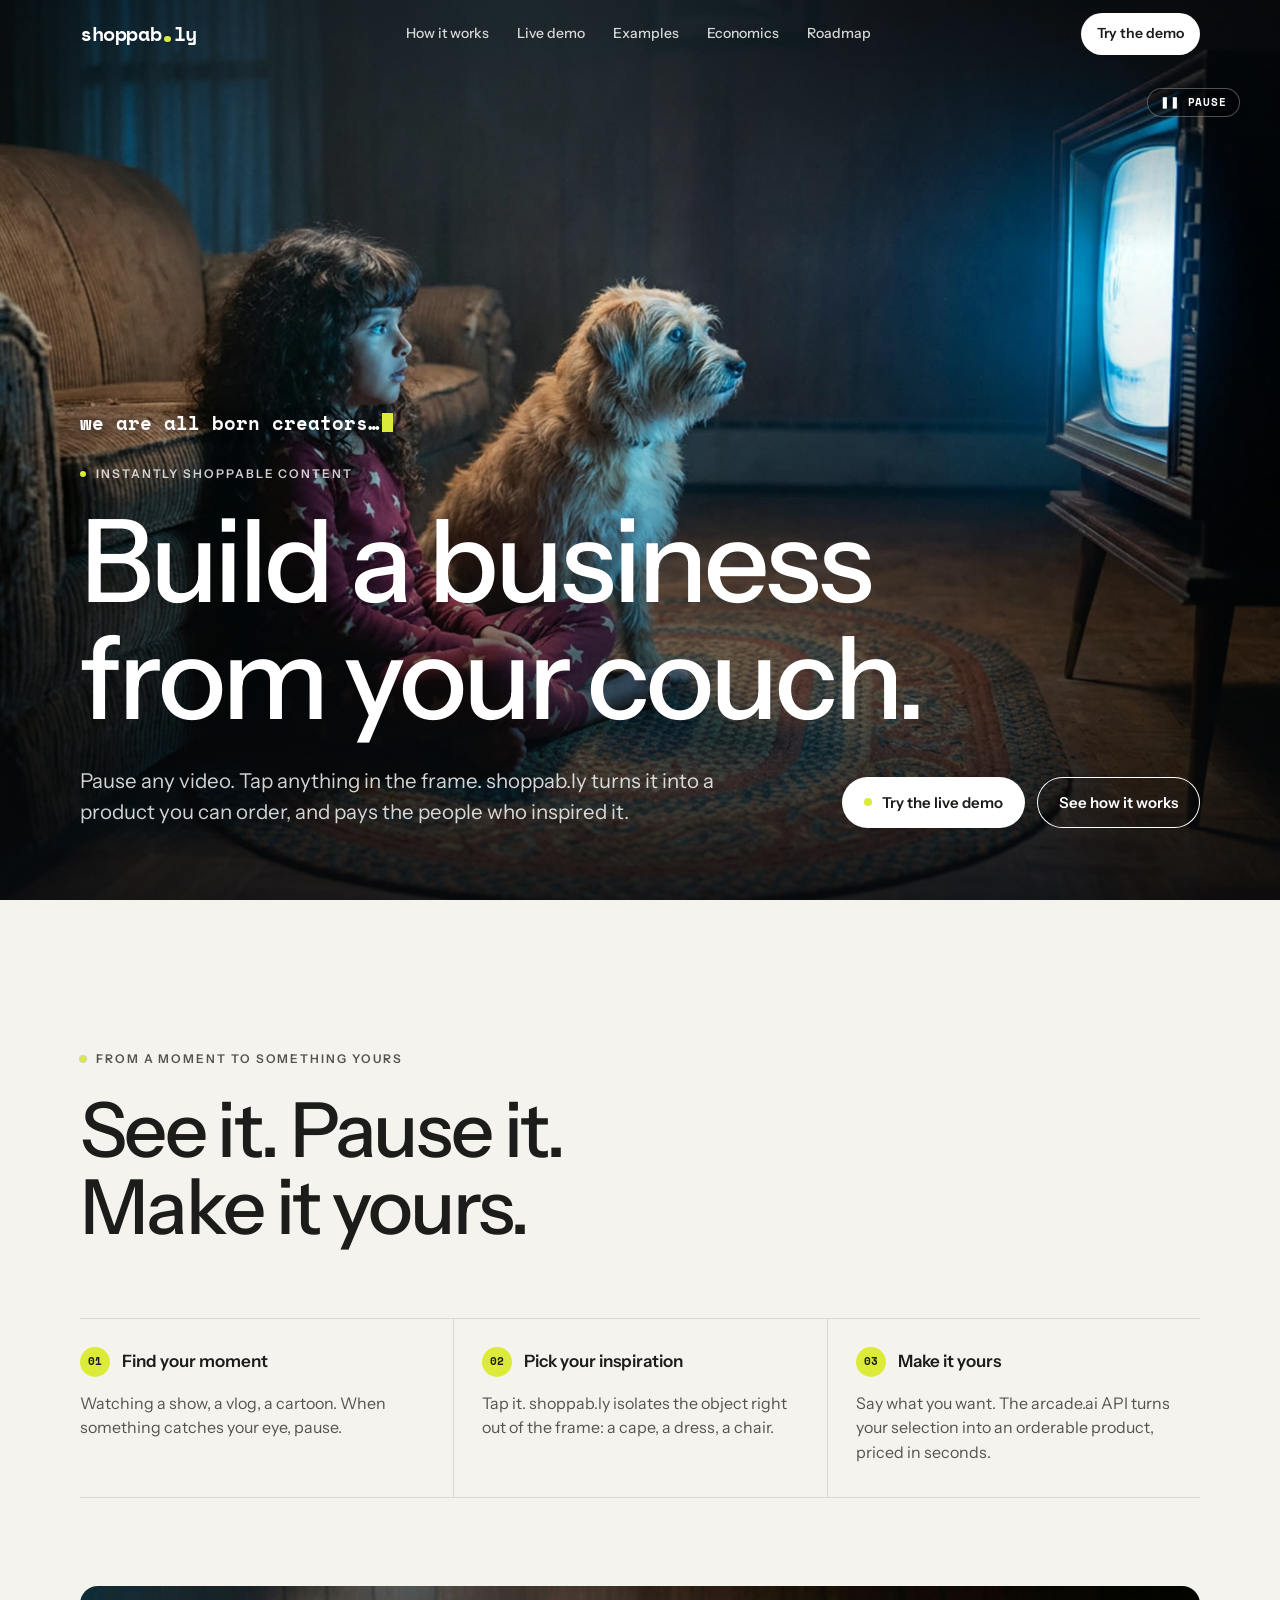
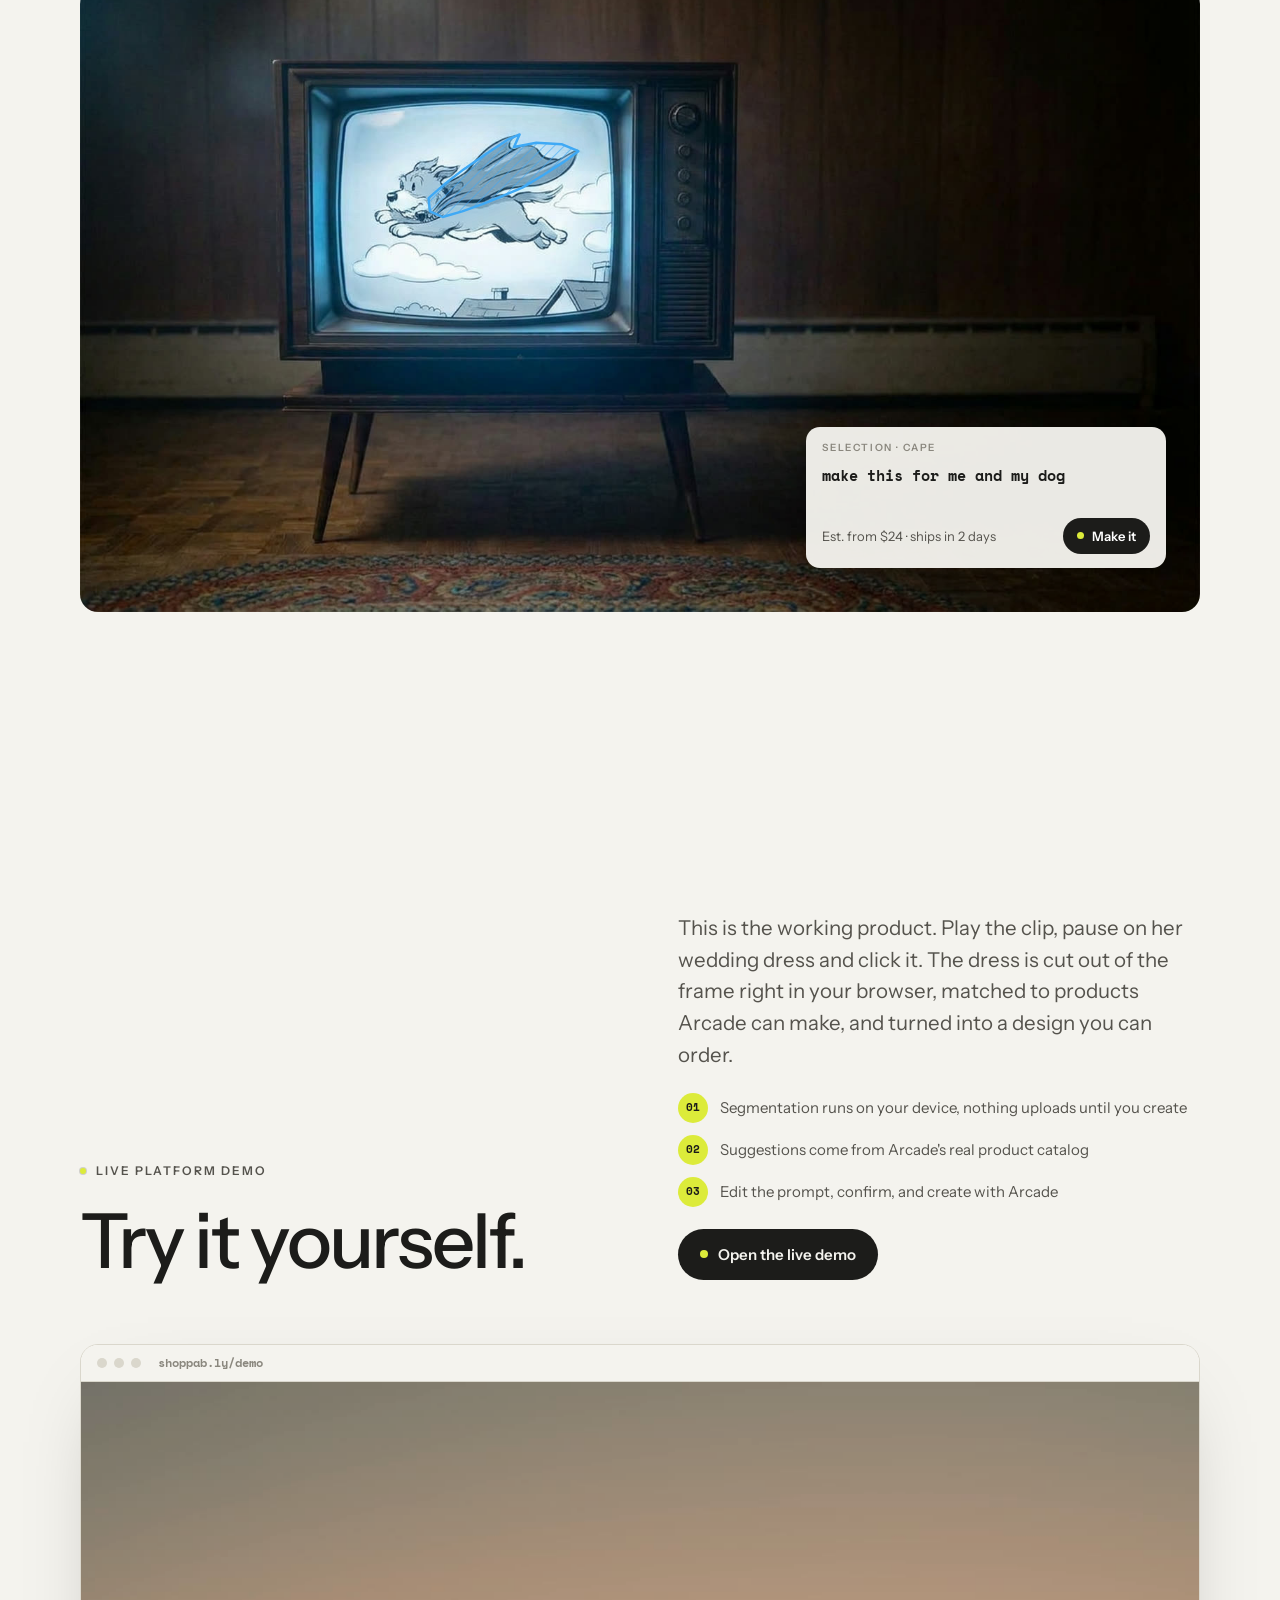
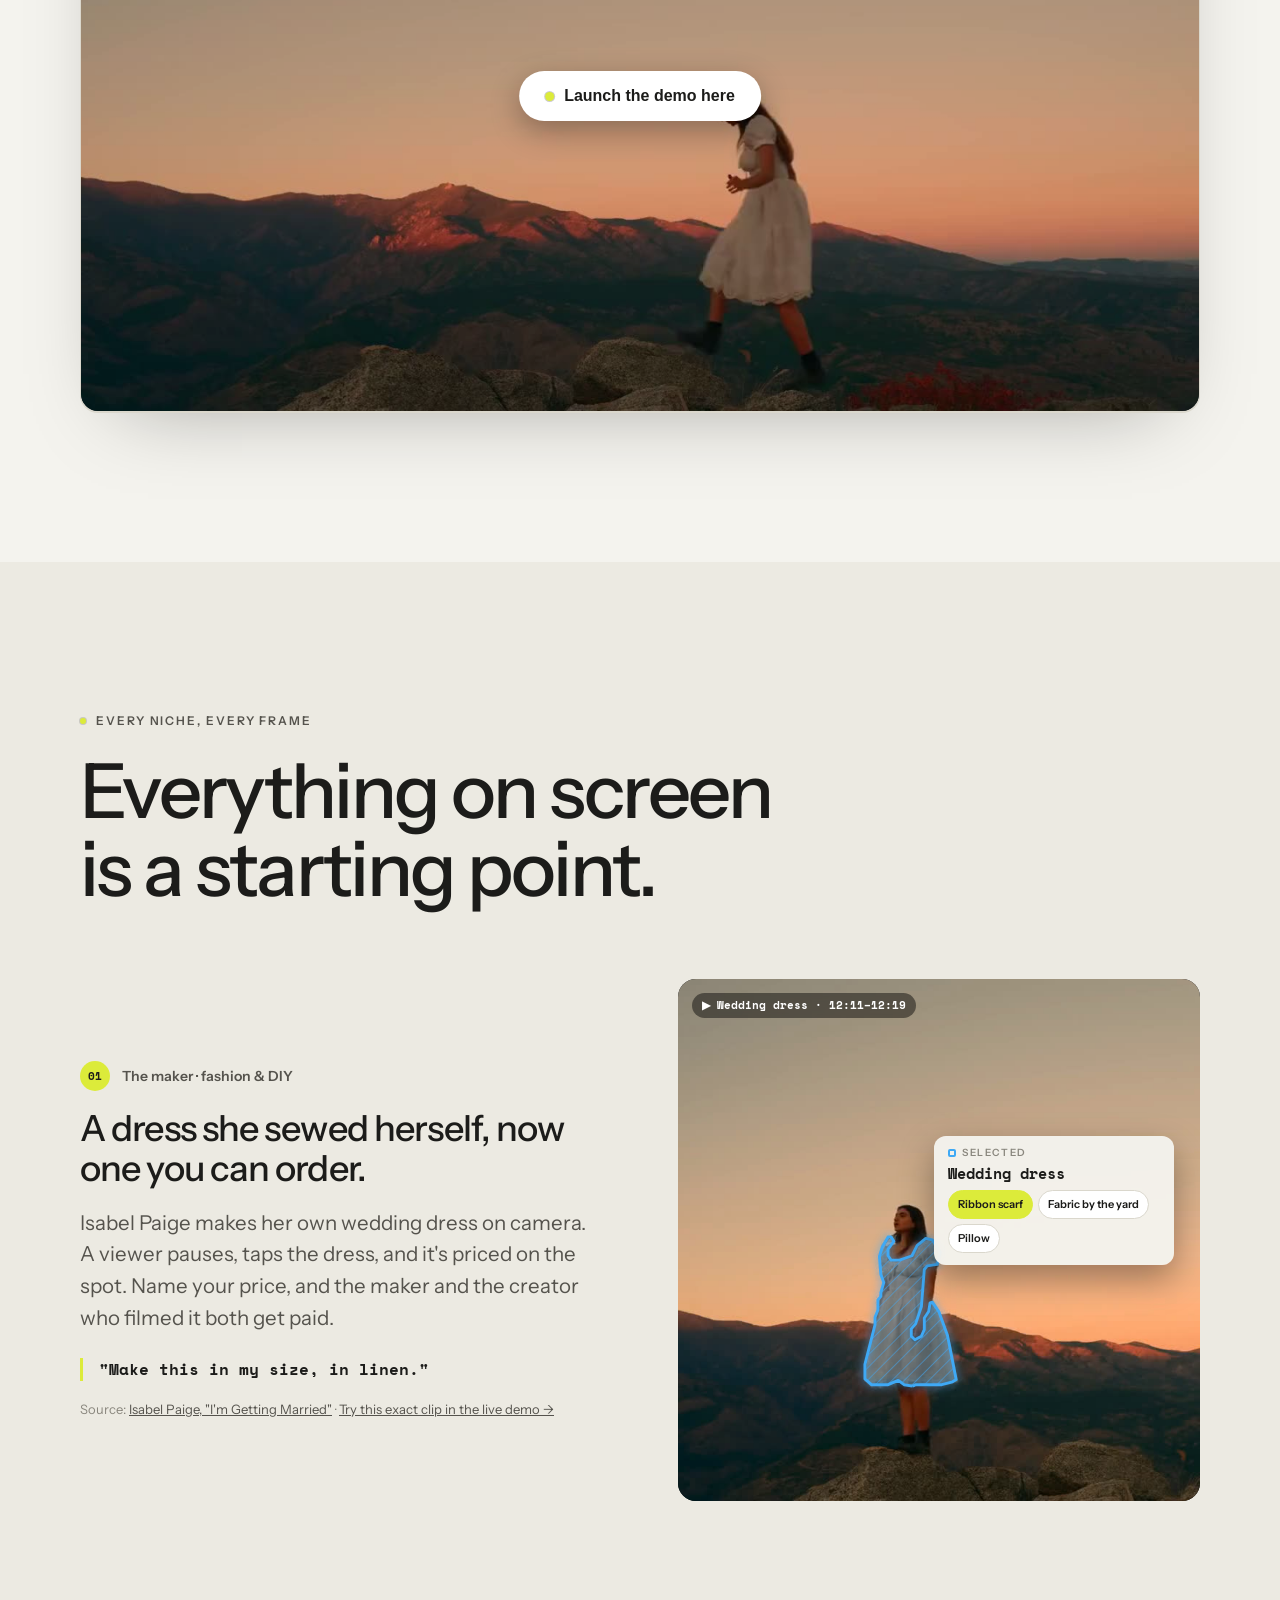
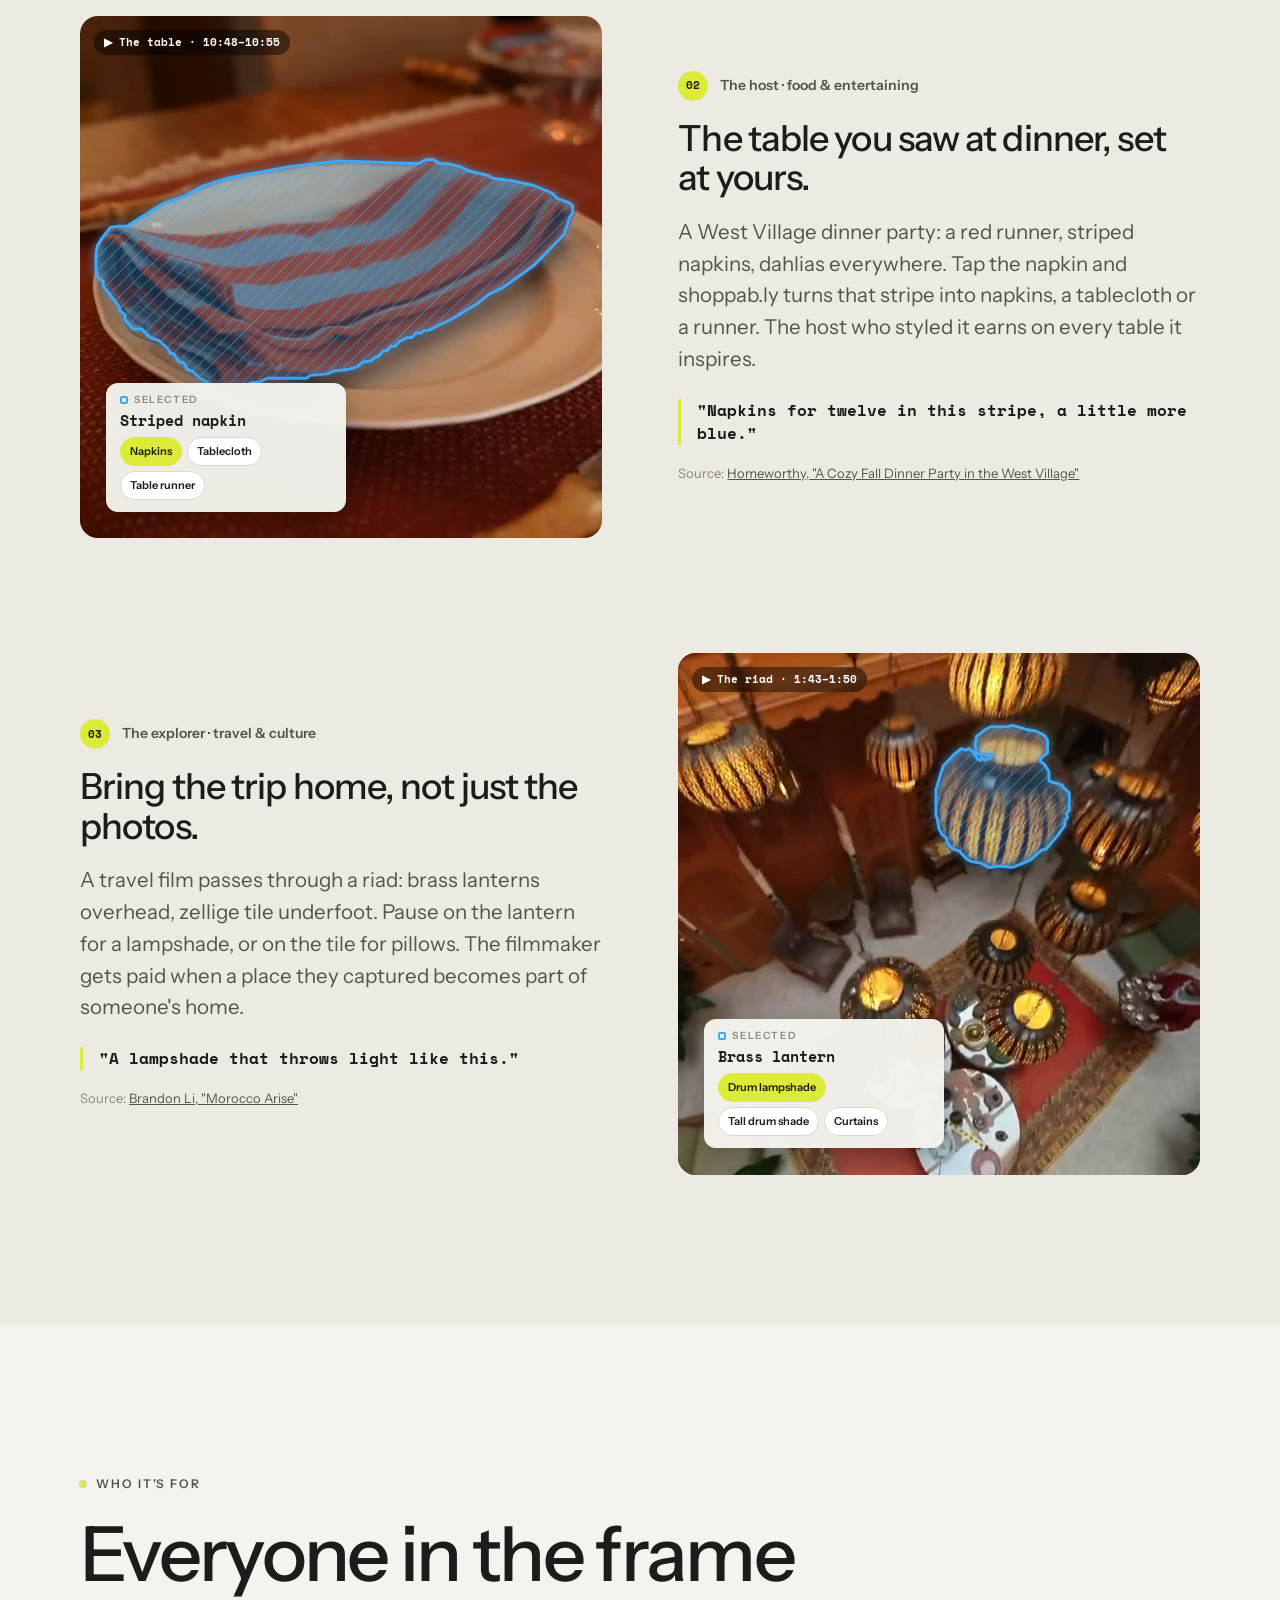
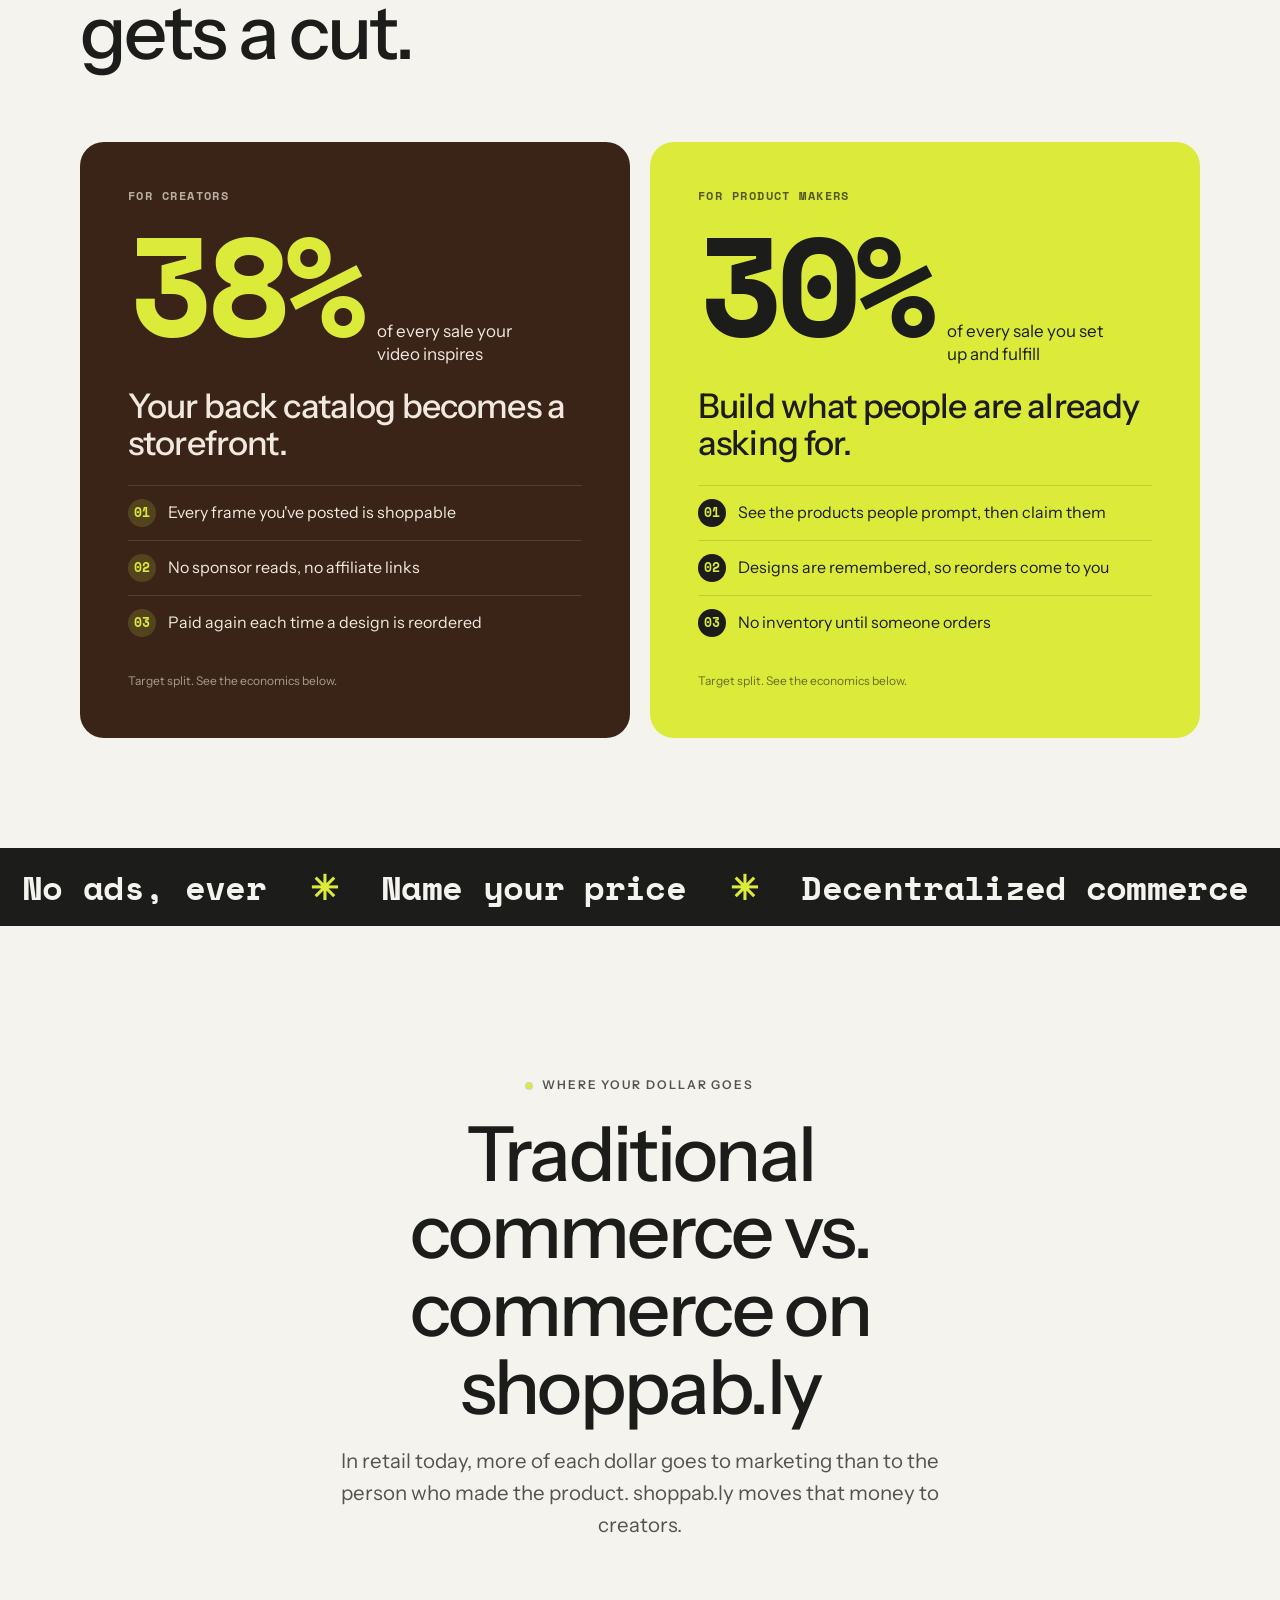
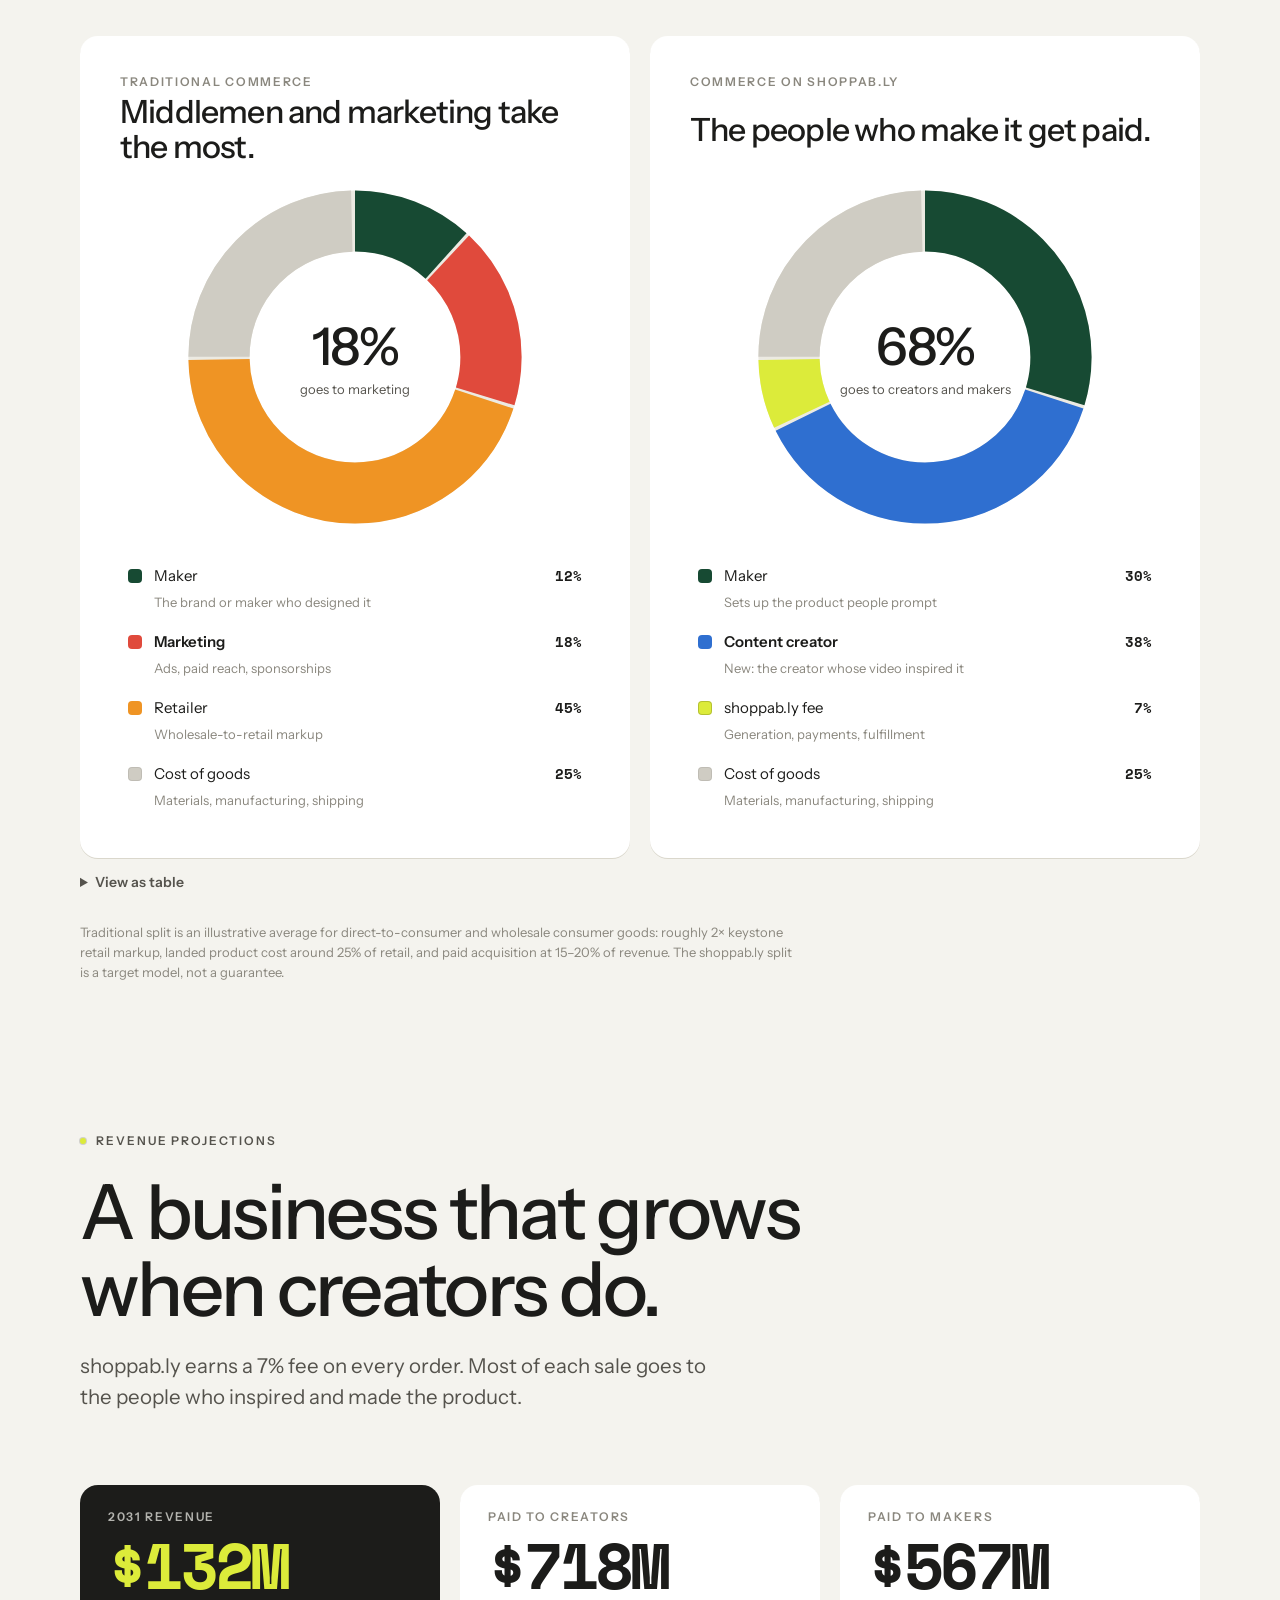
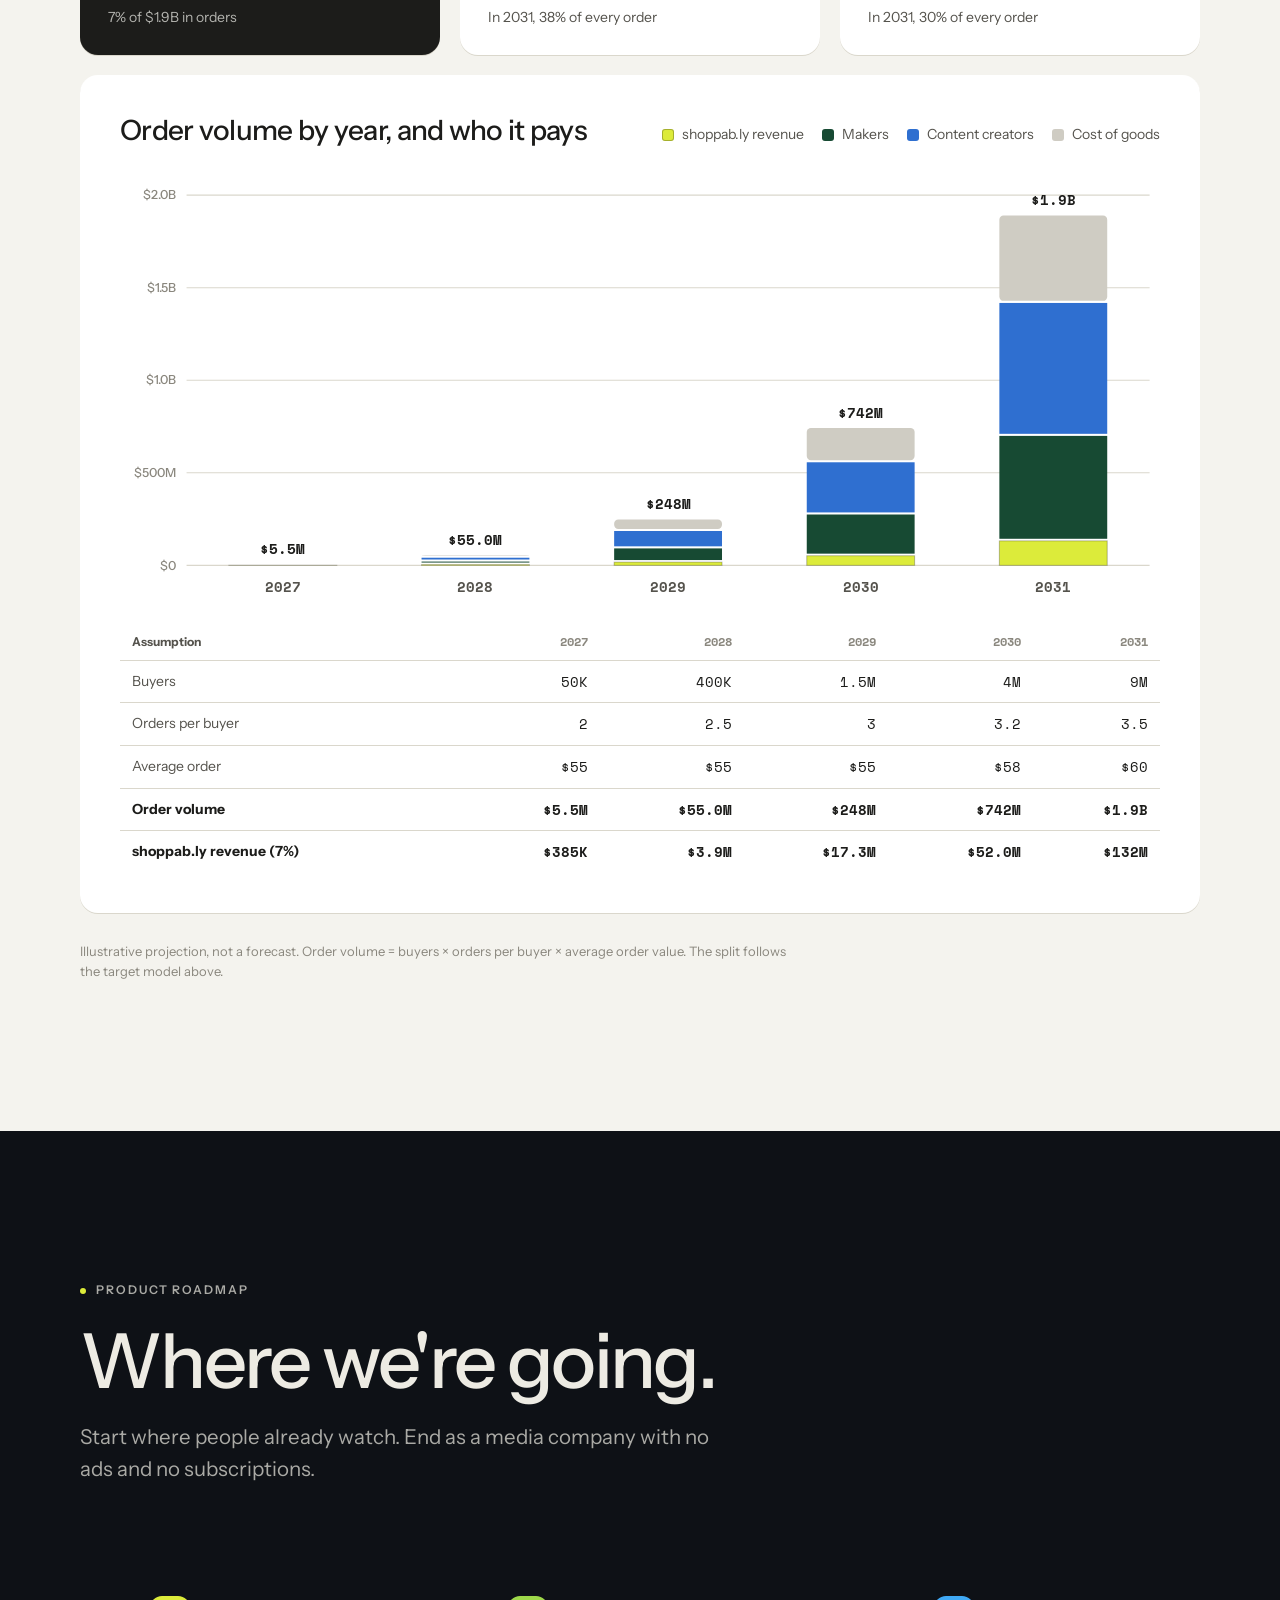
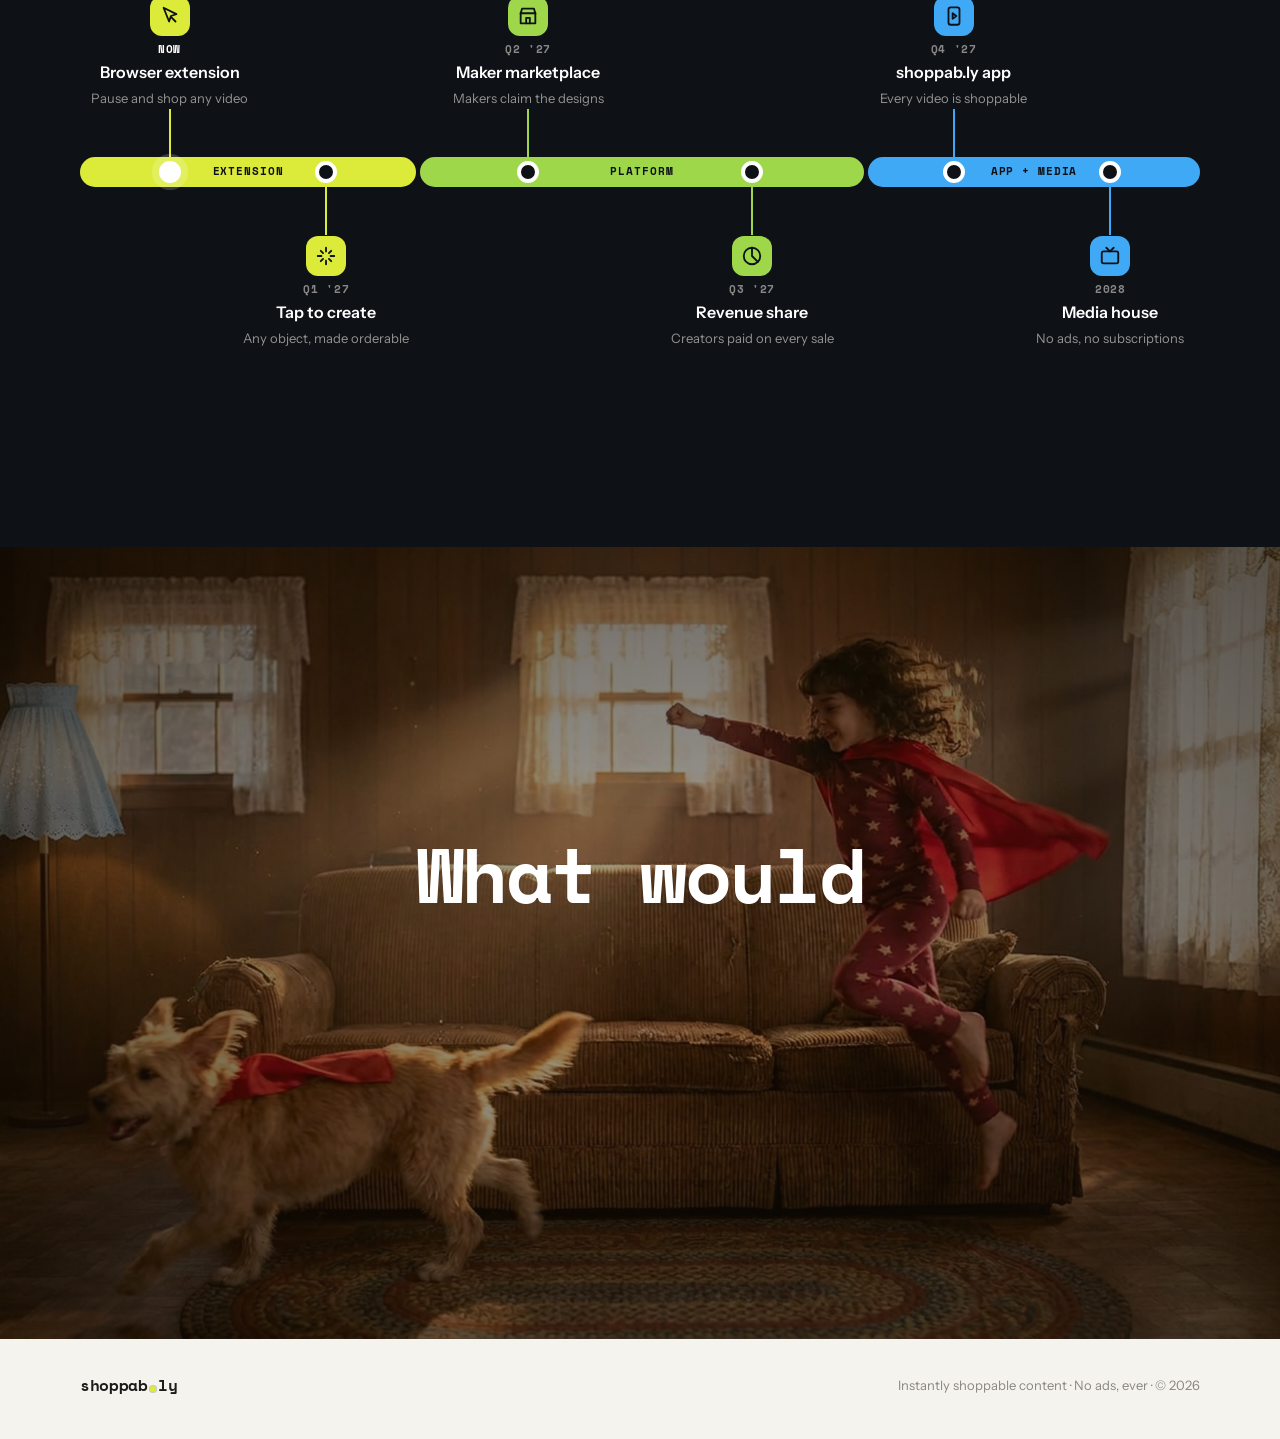
==== commit a4bc6e6a: "Add revenue projections, rename product creator to maker, brown creators panel Add an illustrative p" ====
--- a/marketing/index.html
+++ b/marketing/index.html
@@ -27,7 +27,7 @@
     --signal: #3FA9F5;
     /* chart identities: validated (light surface #F4F3EE, all-pairs CVD) */
     /* chart identities: CVD-checked on the white card surface */
-    --c-maker: #174A33;      /* product creator: rich forest green */
+    --c-maker: #174A33;      /* maker: rich forest green */
     --c-marketing: #E04A3C;  /* marketing: red */
     --c-retailer: #EF9424;   /* retailer: orange */
     --c-cogs: #CFCCC3;       /* cost of goods: greyed out */
@@ -229,7 +229,7 @@
   #who { padding-bottom: 0; }
   .aud { display: grid; grid-template-columns: repeat(2, 1fr); gap: 20px; }
   .aud-card { position: relative; overflow: hidden; border-radius: 24px; padding: clamp(28px, 4vw, 48px); display: grid; gap: 22px; align-content: start; min-height: 520px; }
-  .aud-card.creators { background: var(--night); color: #EDEBE3; }
+  .aud-card.creators { background: #3A2418; color: #F1E9DF; }
   .aud-card.makers { background: var(--chartreuse); color: var(--ink); }
   .aud-card .who { font: 700 12px/1 var(--mono); letter-spacing: .12em; text-transform: uppercase; opacity: .7; }
   .aud-big { display: flex; align-items: baseline; gap: 16px; flex-wrap: wrap; }
@@ -283,6 +283,45 @@
   details.table th, details.table td { text-align: left; padding: 8px 10px; border-bottom: 1px solid var(--line); }
   details.table td:not(:first-child), details.table th:not(:first-child) { text-align: right; font-family: var(--mono); }
   @media (max-width: 820px) { .pies { grid-template-columns: 1fr; grid-template-rows: none; row-gap: 20px; } .pie-card { grid-row: auto; grid-template-rows: none; } }
+
+  /* projections */
+  .proj-stats { display: grid; grid-template-columns: repeat(3, 1fr); gap: 20px; margin-bottom: 20px; }
+  .stat { background: #fff; border-radius: var(--radius); padding: 26px 28px; display: grid; gap: 10px; box-shadow: 0 1px 0 var(--line); }
+  .stat .k { font: 600 12px/1 var(--sans); letter-spacing: .14em; text-transform: uppercase; color: var(--ink-3); }
+  .stat .v { font: 700 clamp(40px, 5vw, 64px)/1 var(--mono); letter-spacing: -0.05em; }
+  .stat .d { font-size: 14px; color: var(--ink-2); }
+  .stat.lead { background: var(--ink); color: var(--bg); }
+  .stat.lead .k, .stat.lead .d { color: rgba(244,243,238,.7); }
+  .stat.lead .v { color: var(--chartreuse); }
+  .proj-card { background: #fff; border-radius: var(--radius); padding: clamp(22px, 3.5vw, 40px); box-shadow: 0 1px 0 var(--line); display: grid; gap: 20px; }
+  .proj-top { display: flex; flex-wrap: wrap; gap: 14px 28px; justify-content: space-between; align-items: end; }
+  .proj-top h3 { font-size: clamp(22px, 2.4vw, 28px); }
+  .proj-legend { display: flex; flex-wrap: wrap; gap: 8px 18px; list-style: none; margin: 0; padding: 0; font-size: 14px; color: var(--ink-2); }
+  .proj-legend li { display: inline-flex; gap: 8px; align-items: center; }
+  .proj-legend .sw { width: 12px; height: 12px; border-radius: 3px; }
+  .proj-chart { position: relative; }
+  .proj-chart svg { display: block; width: 100%; height: auto; overflow: visible; }
+  .proj-chart .grid line { stroke: var(--line); stroke-width: 1; }
+  .proj-chart .grid text, .proj-chart .xlab { font: 500 12px var(--sans); fill: var(--ink-3); }
+  .proj-chart .xlab { font: 700 13px var(--mono); fill: var(--ink-2); }
+  .proj-chart .total { font: 700 13px var(--mono); fill: var(--ink); }
+  .proj-chart .rev { font: 700 12px var(--mono); fill: var(--ink); }
+  .proj-chart .bar rect { transition: opacity .2s ease; }
+  .proj-chart .bar.dim rect { opacity: .35; }
+  .proj-chart .hit { fill: transparent; cursor: default; }
+  .proj-tip { position: absolute; pointer-events: none; background: var(--ink); color: var(--bg); border-radius: 10px; padding: 12px 14px; font-size: 13px; min-width: 240px; white-space: nowrap; box-shadow: 0 12px 30px rgba(0,0,0,.25); opacity: 0; transform: translate(-50%, calc(-100% - 12px)); transition: opacity .15s ease; z-index: 5; }
+  .proj-tip.on { opacity: 1; }
+  .proj-tip b { font: 700 14px var(--mono); display: block; margin-bottom: 8px; }
+  .proj-tip div { display: grid; grid-template-columns: 10px 1fr auto; gap: 8px; align-items: center; padding: 2px 0; }
+  .proj-tip i { width: 10px; height: 10px; border-radius: 2px; }
+  .proj-tip span:last-child { font-family: var(--mono); }
+  .assume { width: 100%; border-collapse: collapse; font-size: 14px; }
+  .assume th, .assume td { padding: 10px 12px; border-top: 1px solid var(--line); text-align: right; font-family: var(--mono); }
+  .assume th:first-child, .assume td:first-child { text-align: left; font-family: var(--sans); color: var(--ink-2); }
+  .assume thead th { font: 700 12px var(--mono); color: var(--ink-3); border-top: 0; }
+  .assume tr.em td { font-weight: 700; color: var(--ink); }
+  .table-scroll { overflow-x: auto; }
+  @media (max-width: 820px) { .proj-stats { grid-template-columns: 1fr; } }
 
   /* roadmap */
   .roadmap { background: var(--night); color: #EDEBE3; overflow: hidden; }
@@ -561,7 +600,7 @@
   </div>
 </section>
 
-<section id="economics" style="padding-top:0">
+<section id="economics">
   <div class="wrap">
     <div class="econ-hero reveal">
       <div class="eyebrow">Where your dollar goes</div>
@@ -589,6 +628,35 @@
       </table>
     </details>
     <p class="fineprint">Traditional split is an illustrative average for direct-to-consumer and wholesale consumer goods: roughly 2× keystone retail markup, landed product cost around 25% of retail, and paid acquisition at 15–20% of revenue. The shoppab.ly split is a target model, not a guarantee.</p>
+  </div>
+</section>
+
+<section id="projections" style="padding-top:0">
+  <div class="wrap">
+    <div class="section-head reveal">
+      <div class="eyebrow">Revenue projections</div>
+      <h2>A business that grows<br>when creators do.</h2>
+      <p class="lede">shoppab.ly earns a 7% fee on every order. Most of each sale goes to the people who inspired and made the product.</p>
+    </div>
+    <div class="proj-stats reveal">
+      <div class="stat lead"><span class="k">2031 revenue</span><span class="v" data-money="132.3">$0M</span><span class="d">7% of $1.9B in orders</span></div>
+      <div class="stat"><span class="k">Paid to creators</span><span class="v" data-money="718.2">$0M</span><span class="d">In 2031, 38% of every order</span></div>
+      <div class="stat"><span class="k">Paid to makers</span><span class="v" data-money="567">$0M</span><span class="d">In 2031, 30% of every order</span></div>
+    </div>
+    <div class="proj-card reveal">
+      <div class="proj-top">
+        <h3>Order volume by year, and who it pays</h3>
+        <ul class="proj-legend" id="projLegend"></ul>
+      </div>
+      <div class="proj-chart" id="projChart"><div class="proj-tip" id="projTip"></div></div>
+      <div class="table-scroll">
+        <table class="assume">
+          <thead><tr><th>Assumption</th><th>2027</th><th>2028</th><th>2029</th><th>2030</th><th>2031</th></tr></thead>
+          <tbody id="projTable"></tbody>
+        </table>
+      </div>
+    </div>
+    <p class="fineprint">Illustrative projection, not a forecast. Order volume = buyers × orders per buyer × average order value. The split follows the target model above.</p>
   </div>
 </section>
 
@@ -727,13 +795,13 @@
   // charts line up row for row: maker, attention, middleman, cost of goods.
   const pies = {
     trad: [
-      { key: 'maker', name: 'Product creator', v: 12, color: '--c-maker', note: 'The brand or maker who designed it' },
+      { key: 'maker', name: 'Maker', v: 12, color: '--c-maker', note: 'The brand or maker who designed it' },
       { key: 'marketing', name: 'Marketing', v: 18, color: '--c-marketing', note: 'Ads, paid reach, sponsorships', flag: true },
       { key: 'retailer', name: 'Retailer', v: 45, color: '--c-retailer', note: 'Wholesale-to-retail markup' },
       { key: 'cogs', name: 'Cost of goods', v: 25, color: '--c-cogs', note: 'Materials, manufacturing, shipping' },
     ],
     shop: [
-      { key: 'maker', name: 'Product creator', v: 30, color: '--c-maker', note: 'Sets up the product people prompt' },
+      { key: 'maker', name: 'Maker', v: 30, color: '--c-maker', note: 'Sets up the product people prompt' },
       { key: 'content', name: 'Content creator', v: 38, color: '--c-content', note: 'New: the creator whose video inspired it', flag: true },
       { key: 'fee', name: 'shoppab.ly fee', v: 7, color: '--c-fee', note: 'Generation, payments, fulfillment' },
       { key: 'cogs', name: 'Cost of goods', v: 25, color: '--c-cogs', note: 'Materials, manufacturing, shipping' },
@@ -812,8 +880,85 @@
   });
 
   // data table
-  const rows = [['Product creator', 12, 30], ['Marketing', 18, 0], ['Content creator', 0, 38], ['Retailer', 45, 0], ['shoppab.ly fee', 0, 7], ['Cost of goods', 25, 25]];
+  const rows = [['Maker', 12, 30], ['Marketing', 18, 0], ['Content creator', 0, 38], ['Retailer', 45, 0], ['shoppab.ly fee', 0, 7], ['Cost of goods', 25, 25]];
   document.getElementById('pieTable').innerHTML = rows.map(r => `<tr><td>${r[0]}</td><td>${r[1]}%</td><td>${r[2]}%</td></tr>`).join('');
+
+  // ---------- projections ----------
+  const money = m => m >= 1000 ? '$' + (m / 1000).toFixed(m >= 10000 ? 0 : 1) + 'B' : m >= 1 ? '$' + (m >= 100 ? Math.round(m) : m.toFixed(1)) + 'M' : '$' + Math.round(m * 1000) + 'K';
+  const proj = [
+    { y: 2027, buyers: 0.05, opb: 2, aov: 55 },
+    { y: 2028, buyers: 0.4, opb: 2.5, aov: 55 },
+    { y: 2029, buyers: 1.5, opb: 3, aov: 55 },
+    { y: 2030, buyers: 4, opb: 3.2, aov: 58 },
+    { y: 2031, buyers: 9, opb: 3.5, aov: 60 },
+  ].map(r => ({ ...r, gmv: r.buyers * r.opb * r.aov }));
+  // bottom to top: shoppab.ly's revenue sits on the baseline
+  const shares = [
+    { key: 'fee', name: 'shoppab.ly revenue', p: 0.07, color: '--c-fee' },
+    { key: 'maker', name: 'Makers', p: 0.30, color: '--c-maker' },
+    { key: 'content', name: 'Content creators', p: 0.38, color: '--c-content' },
+    { key: 'cogs', name: 'Cost of goods', p: 0.25, color: '--c-cogs' },
+  ];
+  document.getElementById('projLegend').innerHTML = shares.map(sh => `<li><span class="sw" style="background:var(${sh.color});${sh.key === 'fee' ? 'box-shadow:inset 0 0 0 1px rgba(0,0,0,.25)' : ''}"></span>${sh.name}</li>`).join('');
+  document.getElementById('projTable').innerHTML = [
+    ['Buyers', r => r.buyers >= 1 ? r.buyers + 'M' : r.buyers * 1000 + 'K'],
+    ['Orders per buyer', r => r.opb],
+    ['Average order', r => '$' + r.aov],
+    ['Order volume', r => money(r.gmv), 'em'],
+    ['shoppab.ly revenue (7%)', r => money(r.gmv * 0.07), 'em'],
+  ].map(([label, f, cls]) => `<tr class="${cls || ''}"><td>${label}</td>${proj.map(r => `<td>${f(r)}</td>`).join('')}</tr>`).join('');
+
+  const chart = document.getElementById('projChart'), tip = document.getElementById('projTip');
+  const PW = 1000, PH = 420, PL = 64, PR = 10, PT = 28, PB = 36, max = 2000;
+  const sx = i => PL + (PW - PL - PR) * (i + 0.5) / proj.length, bw = Math.min(110, (PW - PL - PR) / proj.length * 0.56);
+  const sy = v => PT + (PH - PT - PB) * (1 - v / max);
+  let svg = `<svg viewBox="0 0 ${PW} ${PH}" role="img" aria-label="Projected order volume by year: ${proj.map(r => r.y + ' ' + money(r.gmv)).join(', ')}"><g class="grid">`;
+  [0, 500, 1000, 1500, 2000].forEach(v => { svg += `<line x1="${PL}" x2="${PW - PR}" y1="${sy(v)}" y2="${sy(v)}"/><text x="${PL - 10}" y="${sy(v) + 4}" text-anchor="end">${v ? money(v) : '$0'}</text>`; });
+  svg += '</g>';
+  proj.forEach((r, i) => {
+    const x = sx(i) - bw / 2;
+    svg += `<g class="bar" data-i="${i}">`;
+    let acc = 0;
+    shares.forEach((sh, k) => {
+      const v = r.gmv * sh.p, y0 = sy(acc), y1 = sy(acc + v), top = k === shares.length - 1;
+      const h = Math.max(y0 - y1 - (k ? 2 : 0), 0);
+      svg += `<rect x="${x}" width="${bw}" y="${y1}" height="${h}" rx="${top ? 4 : 0}" fill="var(${sh.color})" ${sh.key === 'fee' ? 'stroke="rgba(0,0,0,.25)" stroke-width="1"' : ''} style="transform-origin:${sx(i)}px ${sy(0)}px"/>`;
+      acc += v;
+    });
+    svg += `<text class="total" x="${sx(i)}" y="${sy(r.gmv) - 10}" text-anchor="middle">${money(r.gmv)}</text>`;
+    svg += `<text class="xlab" x="${sx(i)}" y="${PH - 10}" text-anchor="middle">${r.y}</text>`;
+    svg += `<rect class="hit" x="${sx(i) - (PW - PL - PR) / proj.length / 2}" y="${PT}" width="${(PW - PL - PR) / proj.length}" height="${PH - PT - PB}"/></g>`;
+  });
+  chart.insertAdjacentHTML('afterbegin', svg + '</svg>');
+  const bars = chart.querySelectorAll('.bar');
+  bars.forEach(g => {
+    const r = proj[+g.dataset.i];
+    g.addEventListener('mouseenter', () => {
+      bars.forEach(o => o.classList.toggle('dim', o !== g));
+      tip.innerHTML = `<b>${r.y} · ${money(r.gmv)} in orders</b>` + shares.slice().reverse().map(sh => `<div><i style="background:var(${sh.color})"></i><span>${sh.name}</span><span>${money(r.gmv * sh.p)}</span></div>`).join('');
+      const box = chart.getBoundingClientRect(), k = box.width / PW;
+      tip.style.left = Math.min(Math.max(sx(+g.dataset.i) * k, 110), box.width - 110) + 'px';
+      tip.style.top = Math.max(sy(r.gmv) * k, 120) + 'px';
+      tip.classList.add('on');
+    });
+    g.addEventListener('mouseleave', () => { bars.forEach(o => o.classList.remove('dim')); tip.classList.remove('on'); });
+  });
+  // bars grow from the baseline on scroll
+  const rects = chart.querySelectorAll('.bar rect:not(.hit)');
+  if (!reduce) rects.forEach(rc => { rc.style.transform = 'scaleY(0)'; });
+  once(chart, () => chart.querySelectorAll('.bar').forEach((g, i) => g.querySelectorAll('rect:not(.hit)').forEach(rc => {
+    rc.style.transition = `transform .9s cubic-bezier(.2,.7,.2,1) ${i * 140}ms`;
+    rc.style.transform = 'scaleY(1)';
+  })), 0.3);
+  document.querySelectorAll('[data-money]').forEach(el => once(el, () => {
+    const to = +el.dataset.money, t0 = performance.now(), dur = reduce ? 0 : 1300;
+    const step = now => {
+      const p = dur ? Math.min((now - t0) / dur, 1) : 1;
+      el.textContent = '$' + Math.round(to * (1 - Math.pow(1 - p, 3))) + 'M';
+      if (p < 1) requestAnimationFrame(step);
+    };
+    requestAnimationFrame(step);
+  }, 0.5));
 
   // ---------- roadmap ----------
   // The workstreams are the line itself; each milestone dot sits on its stream.
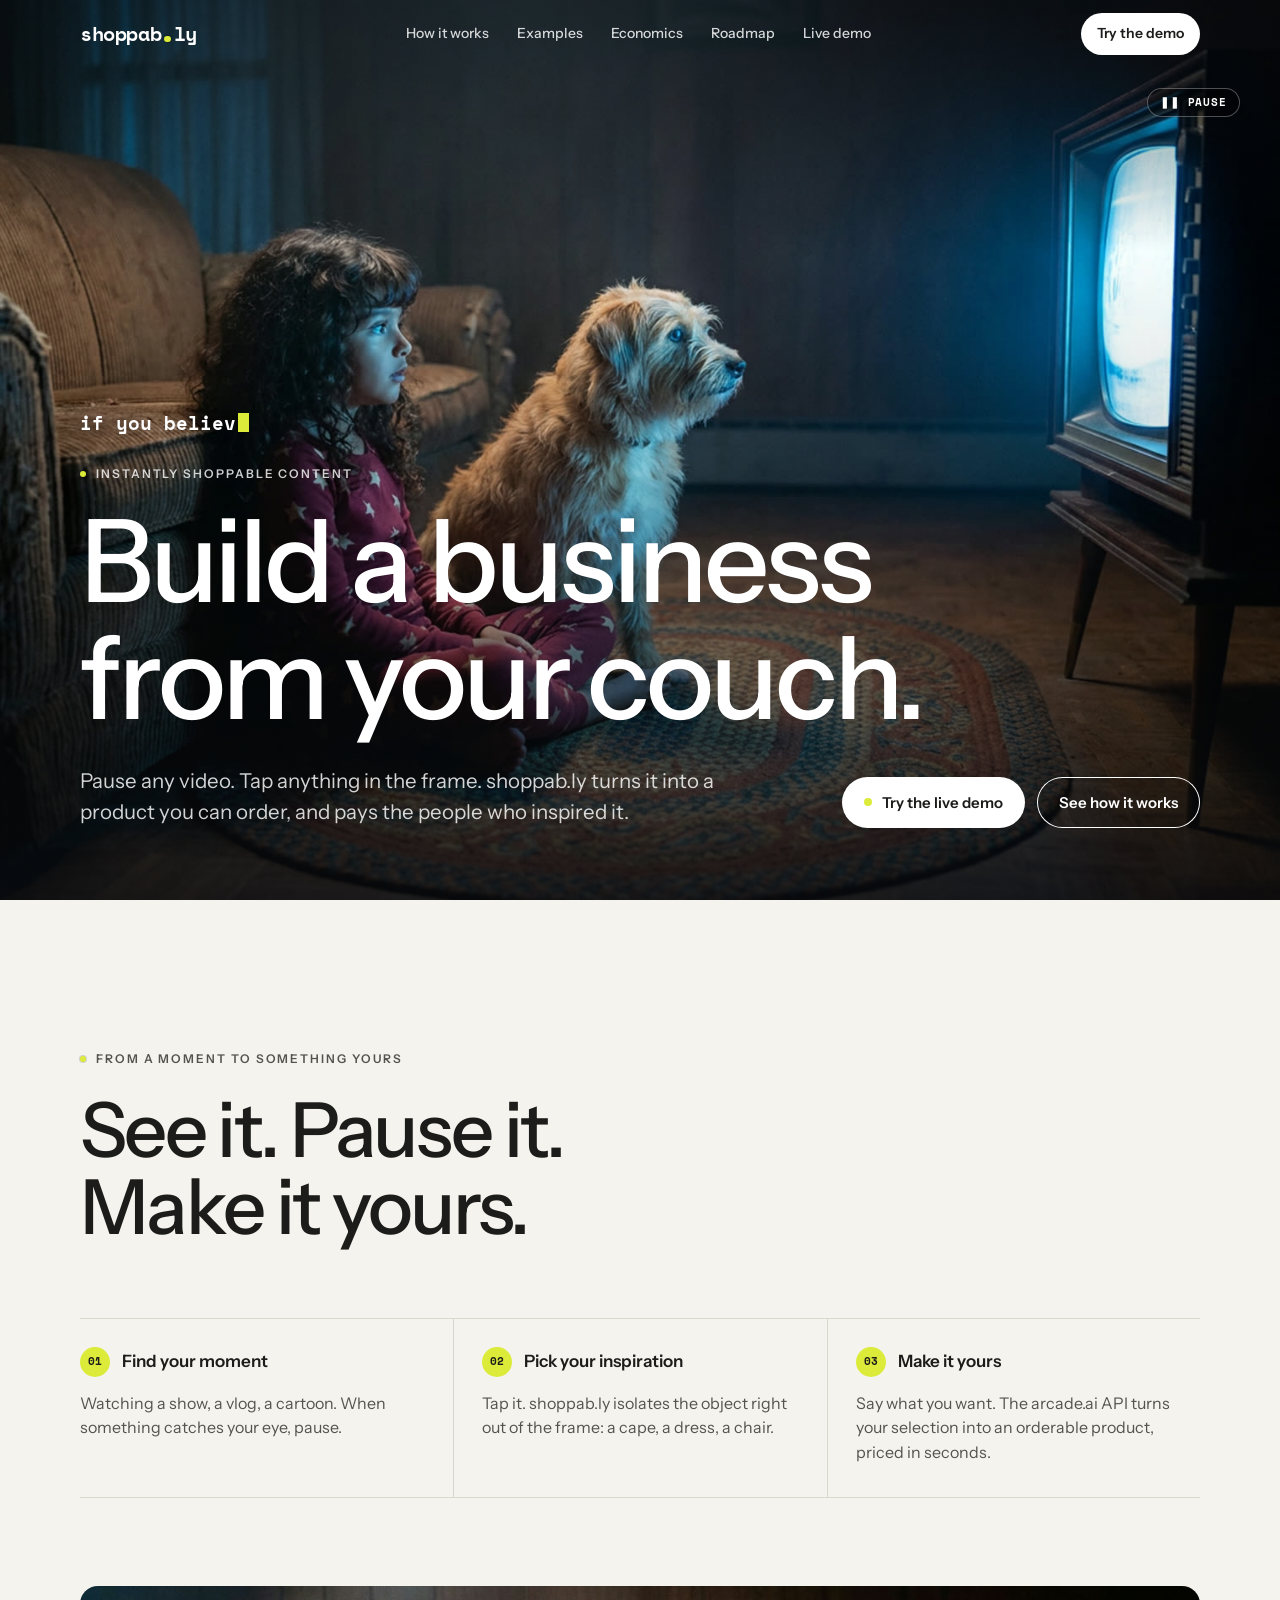
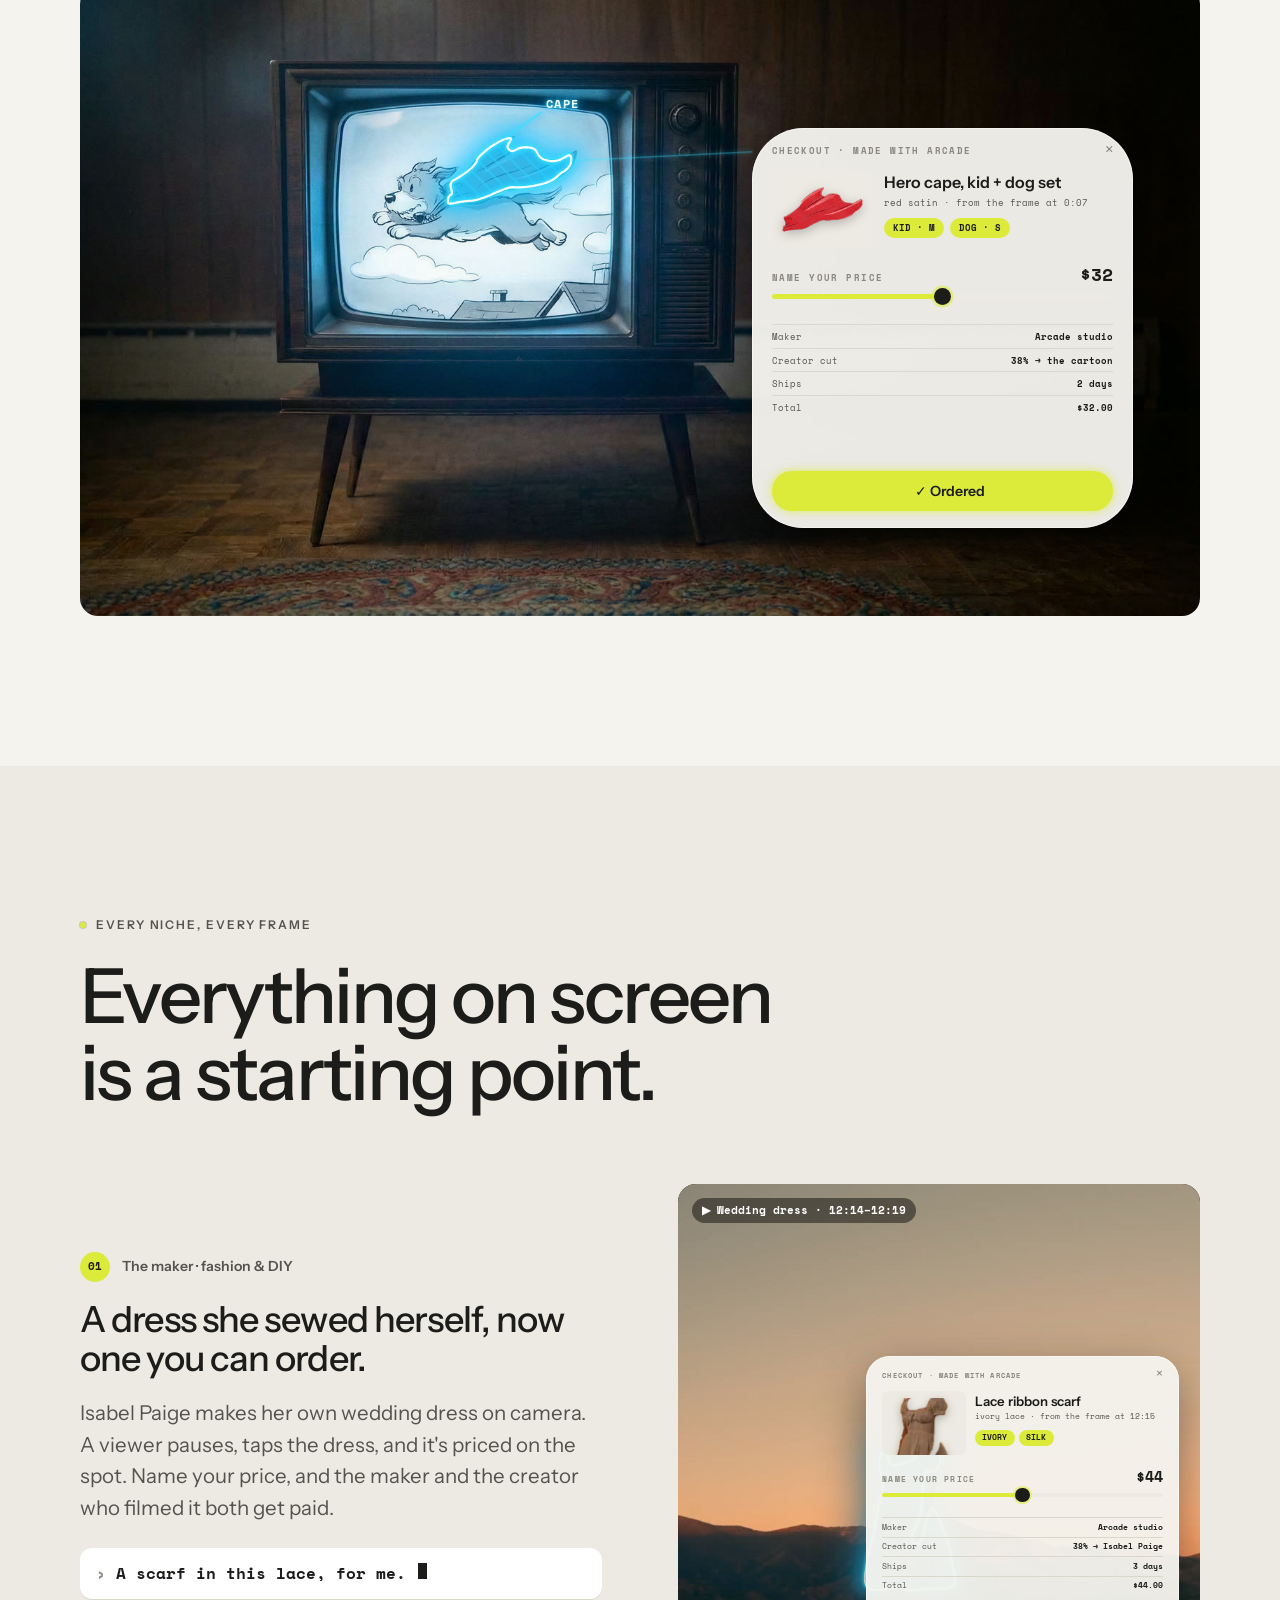
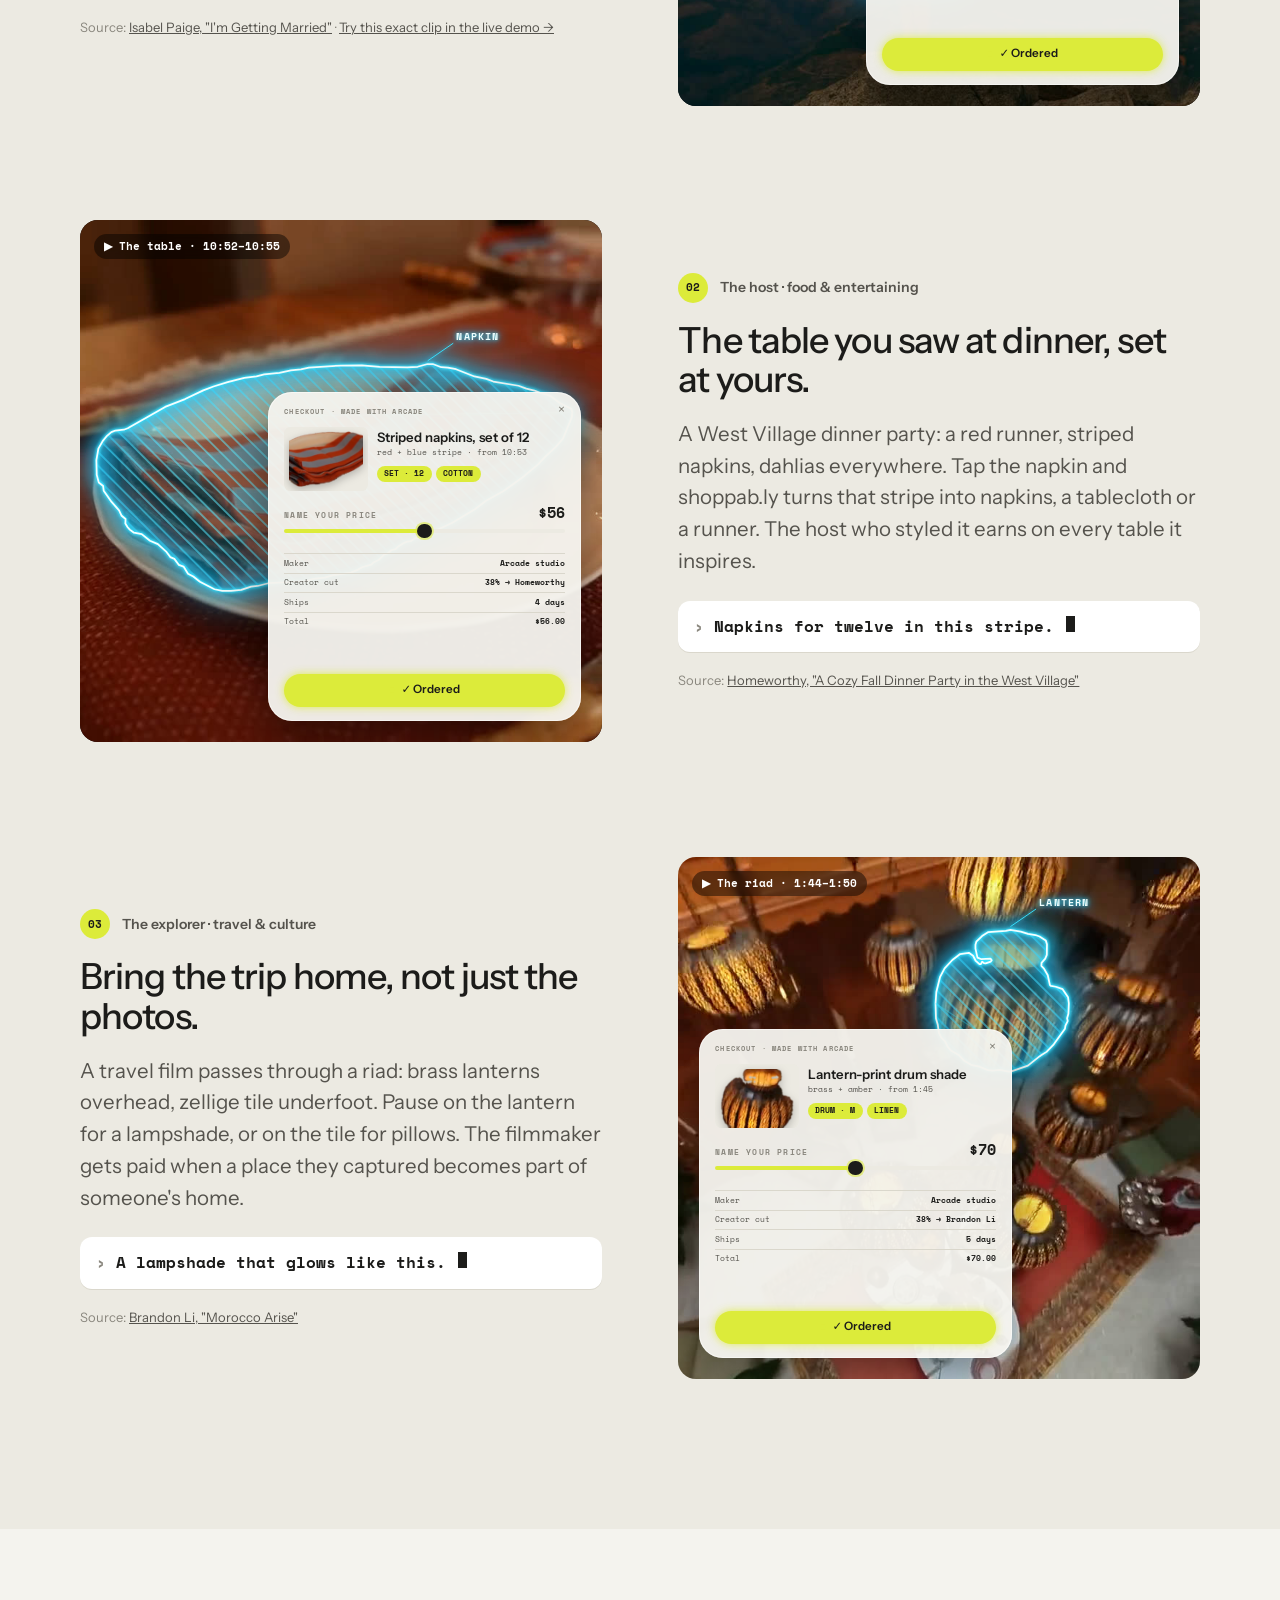
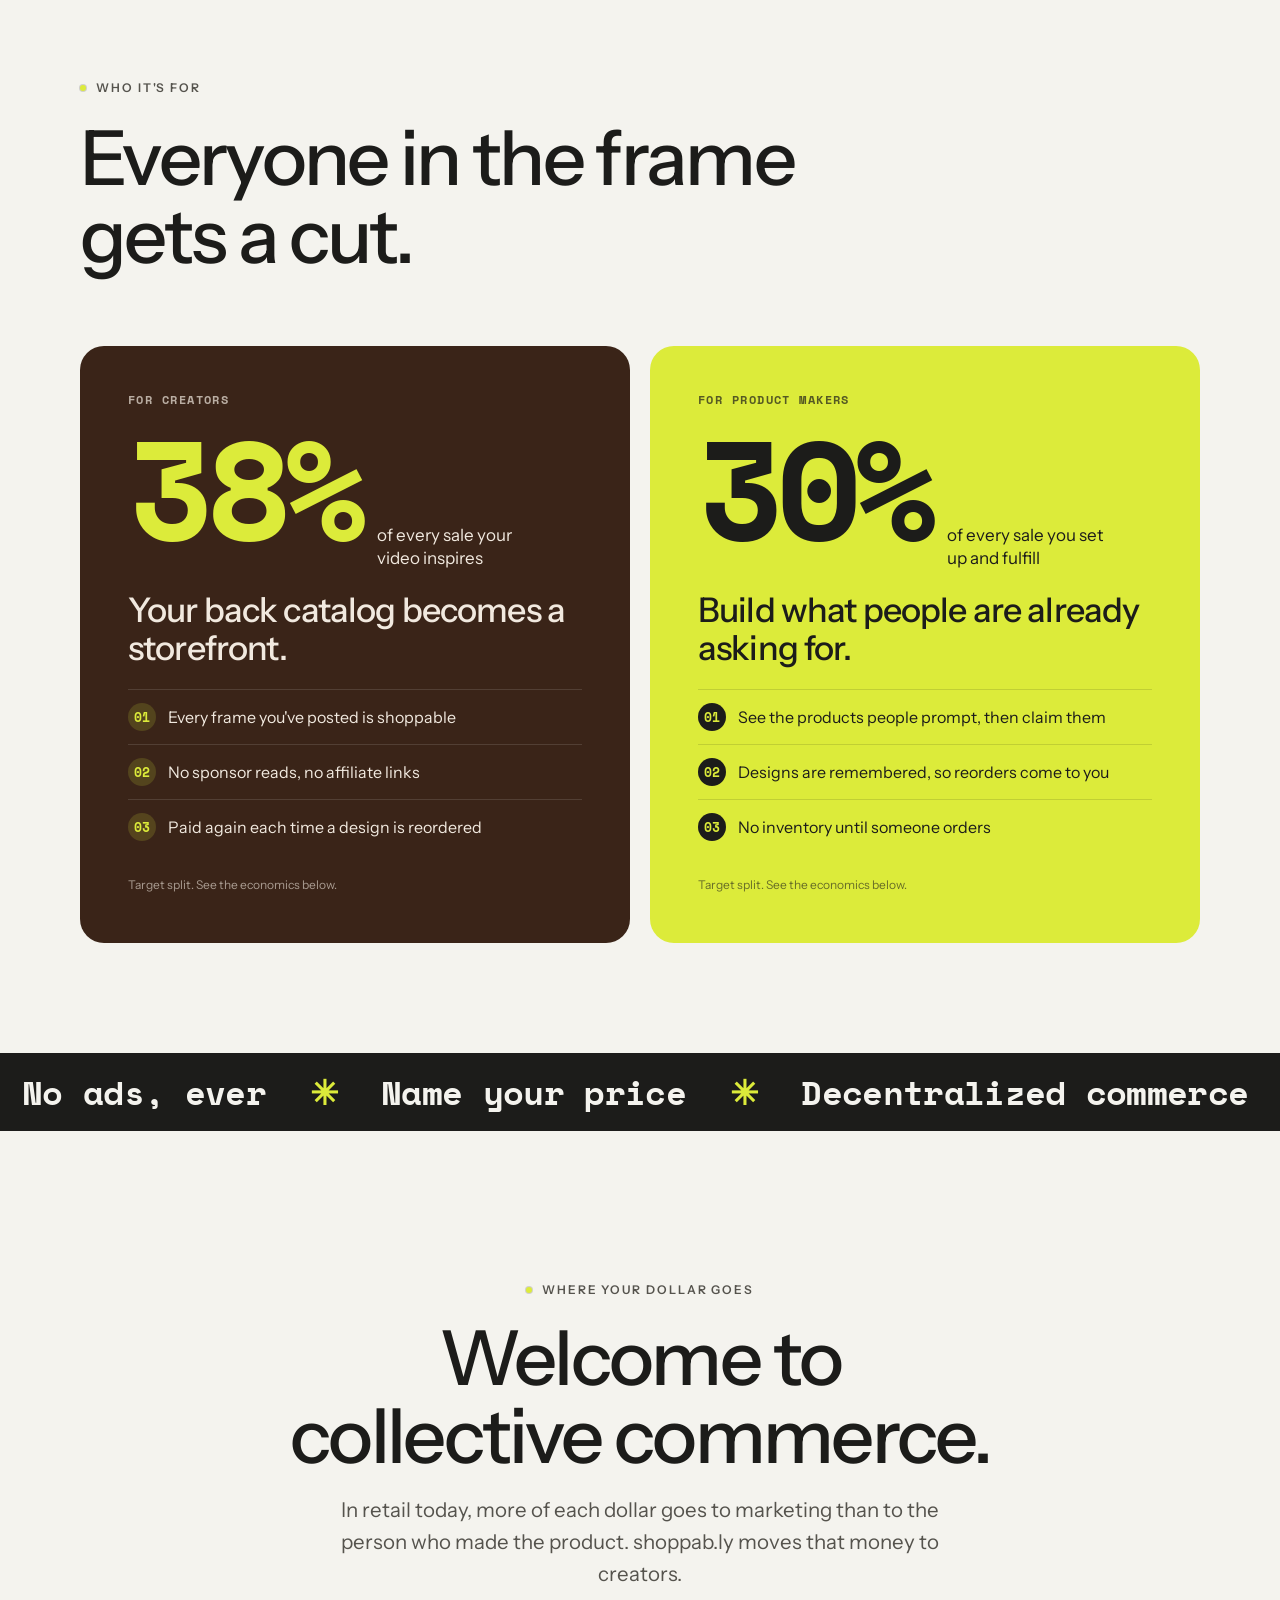
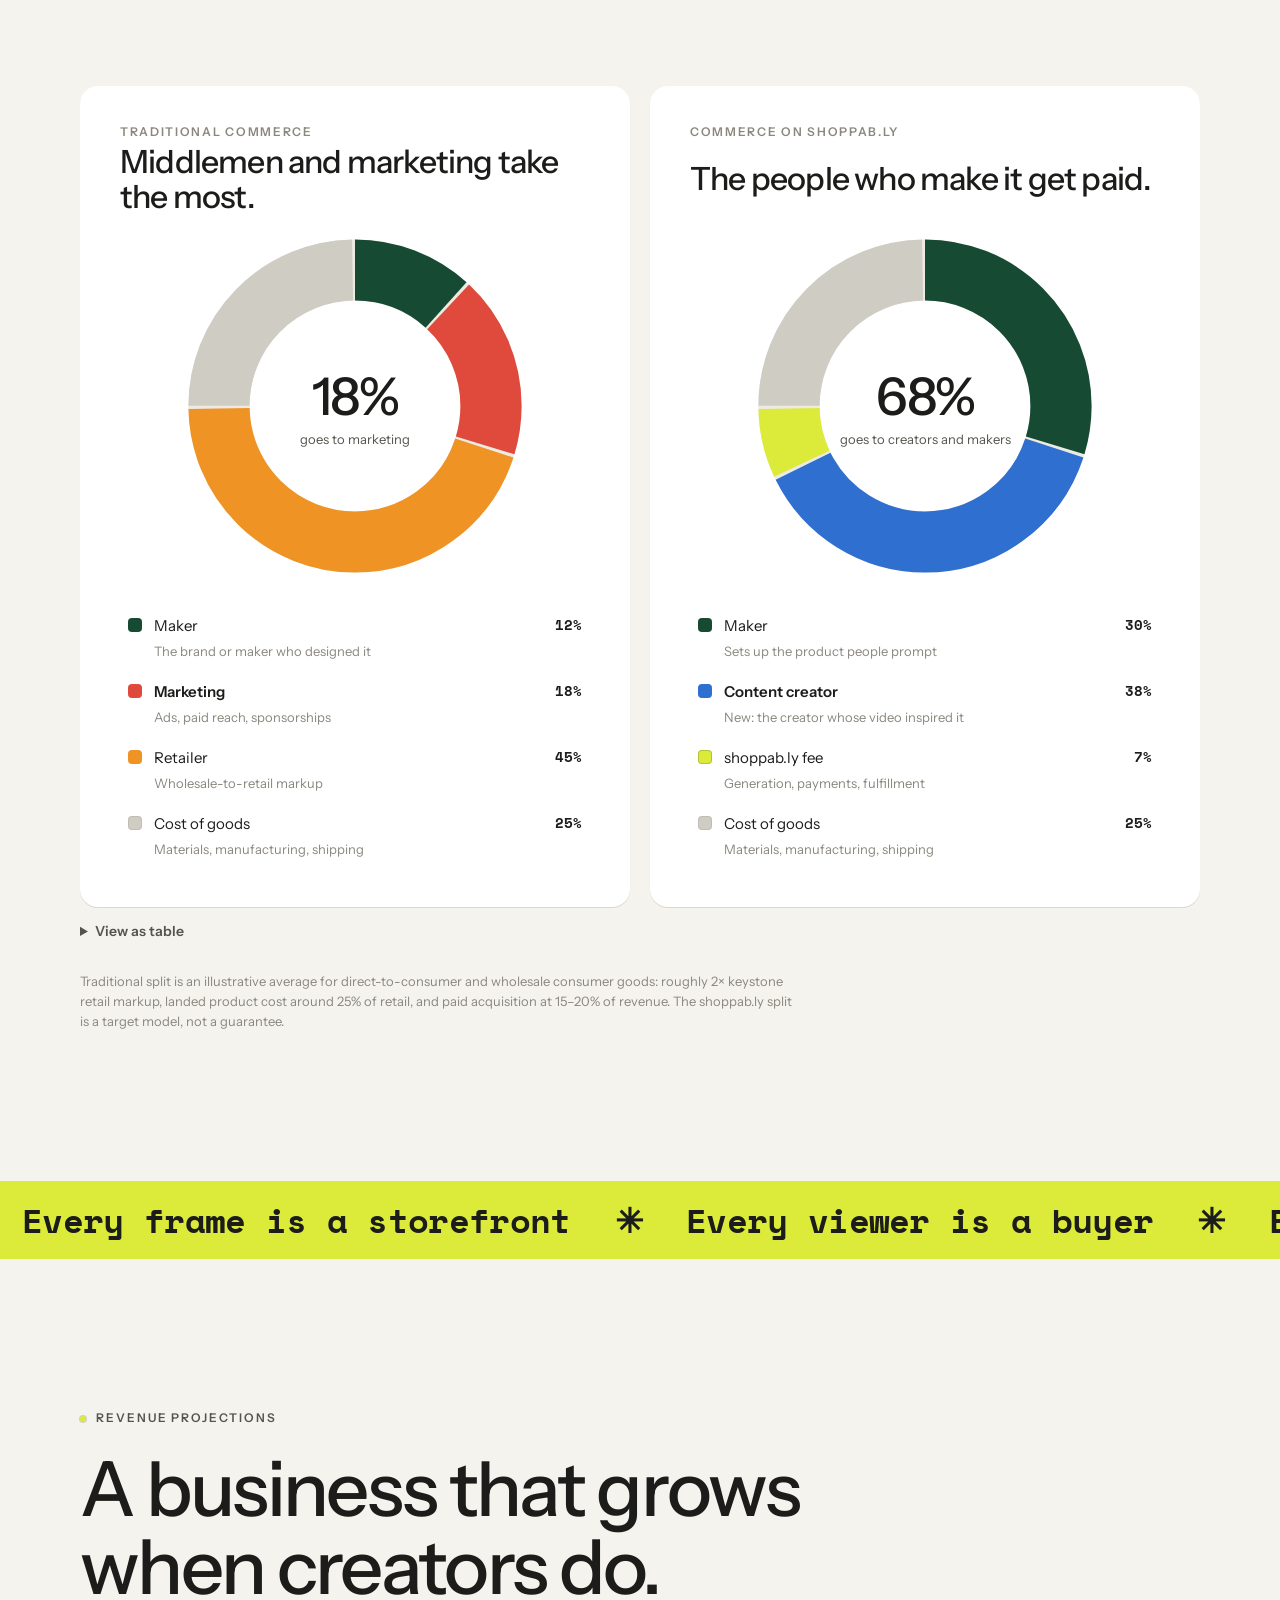
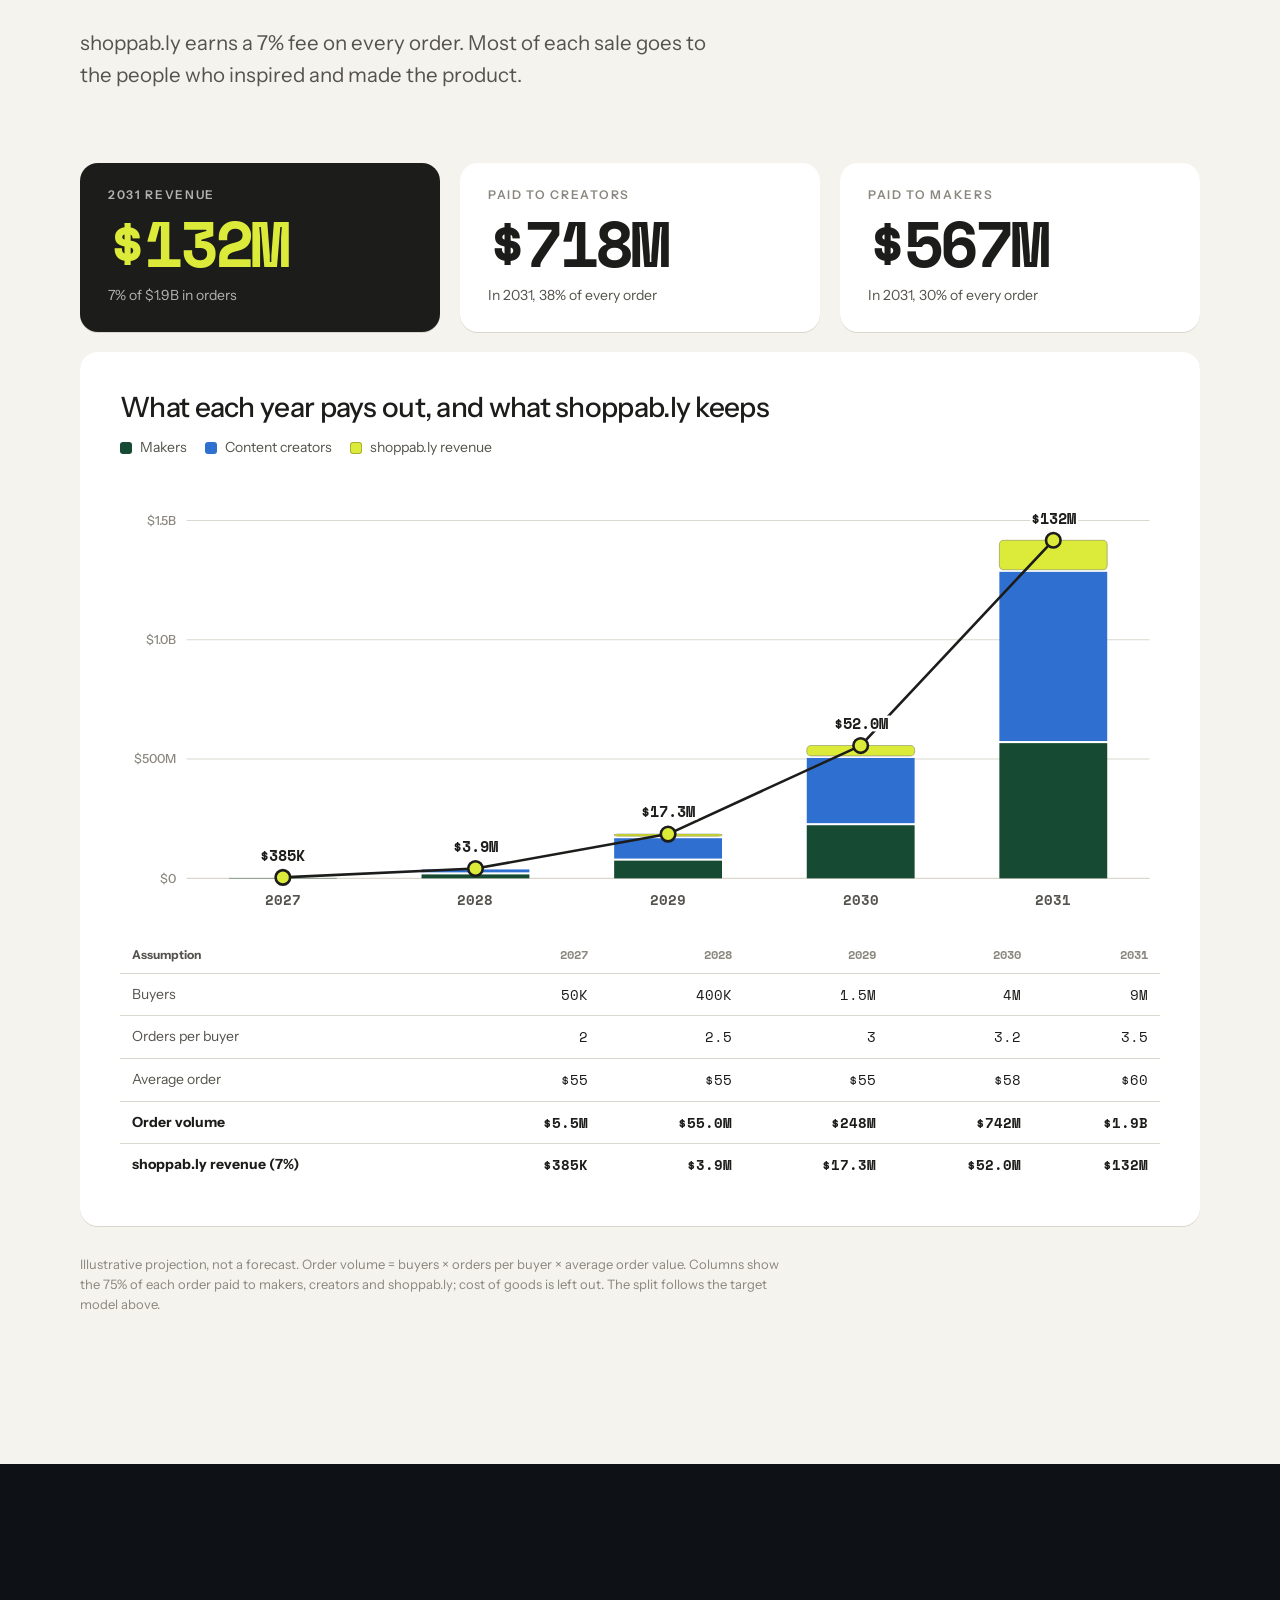
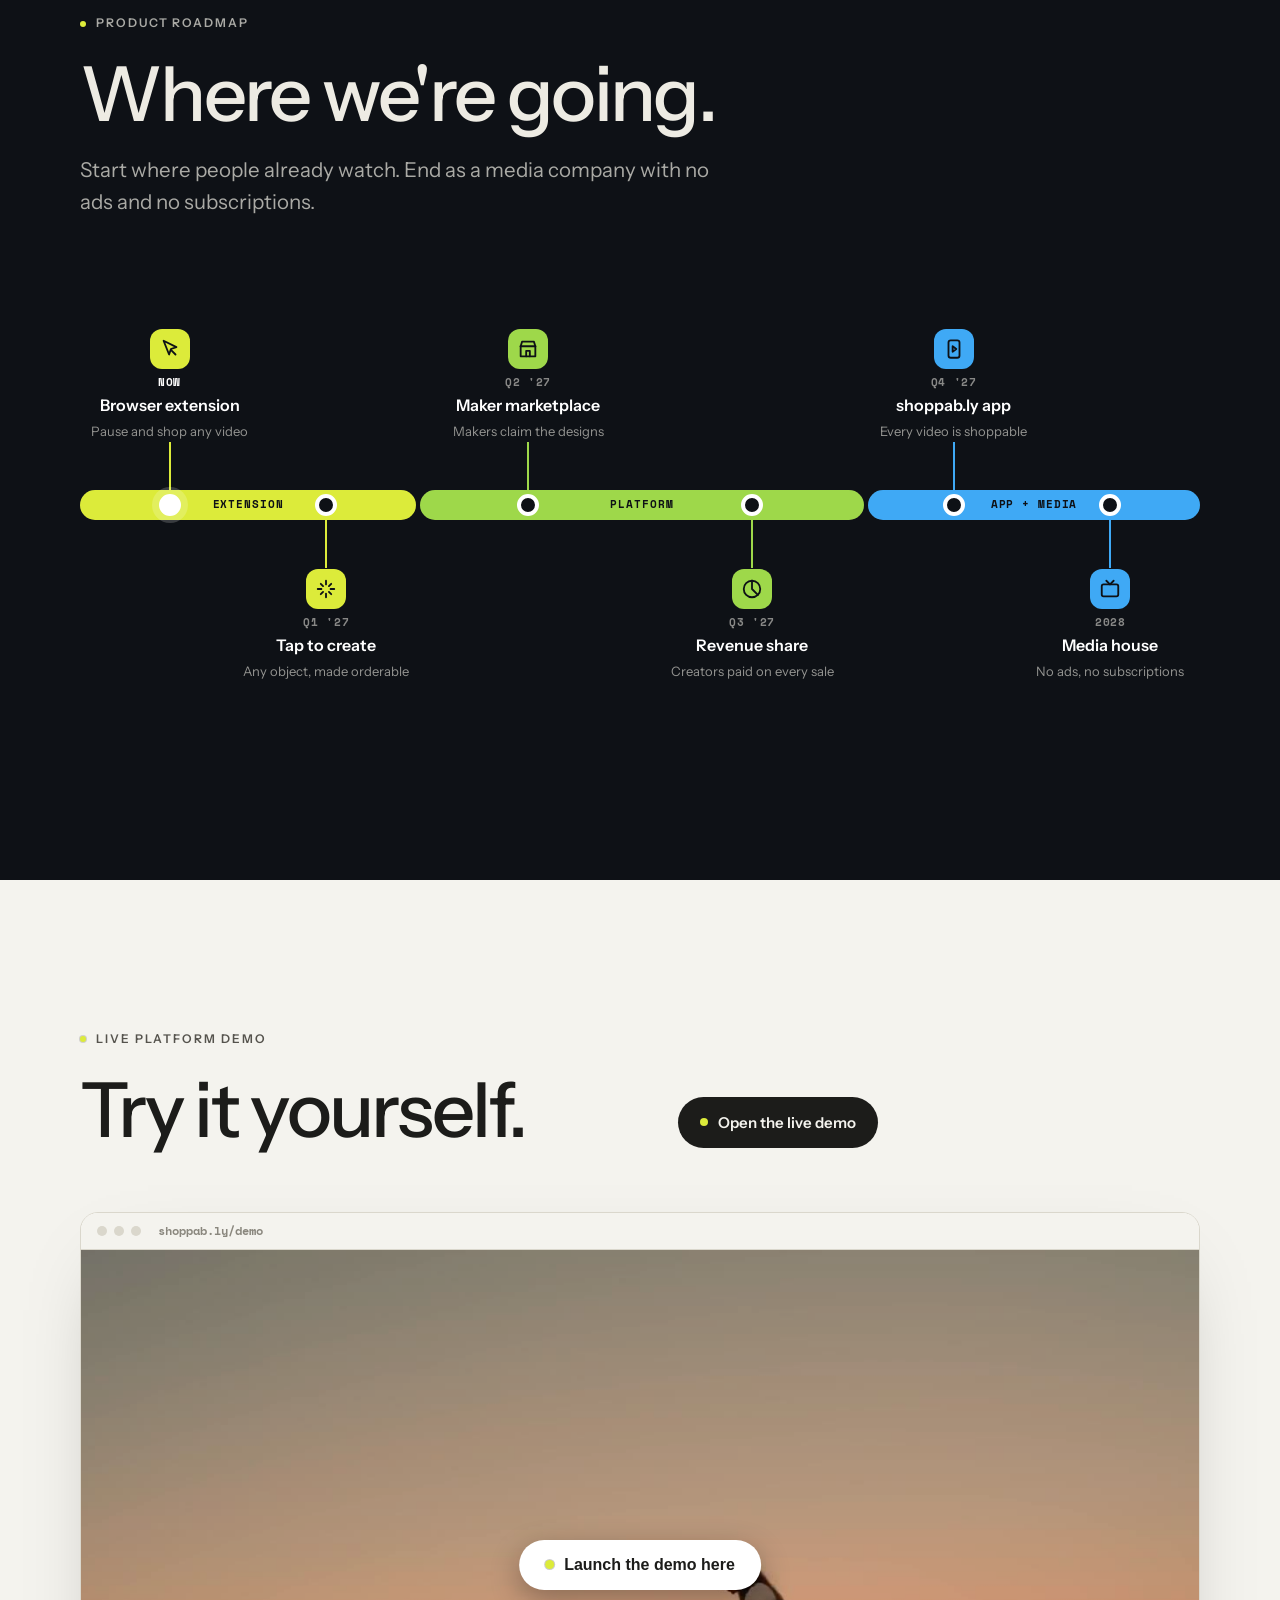
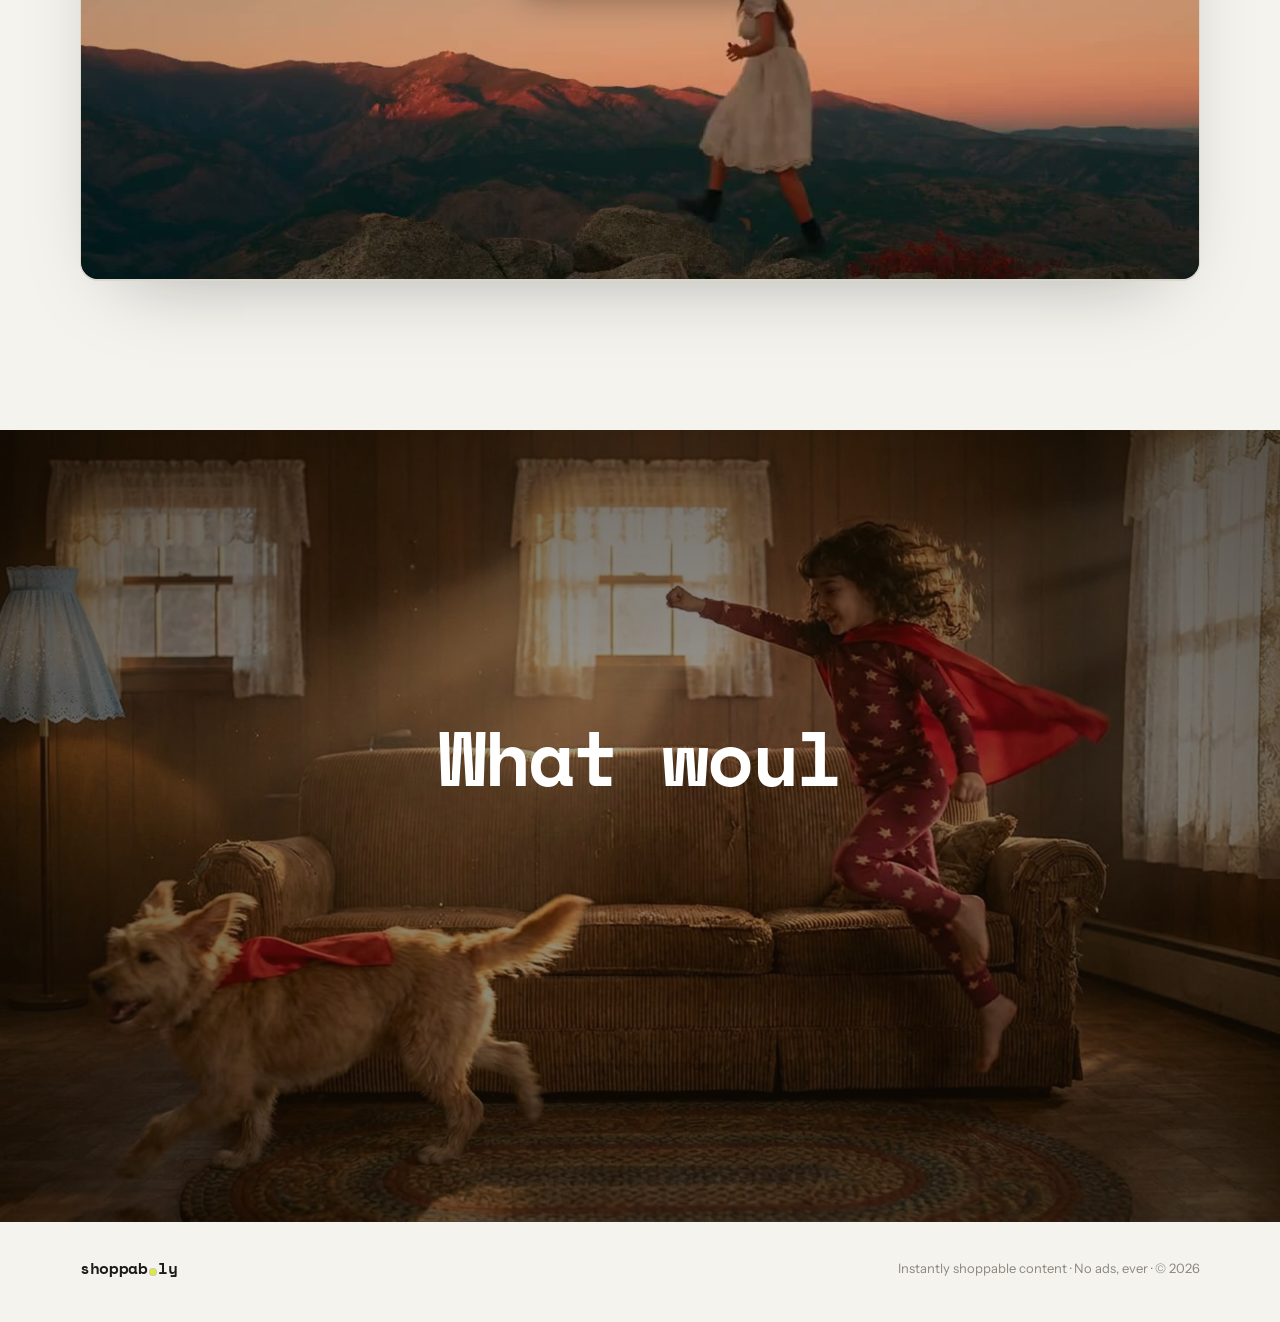
==== commit 81741957: "Match example selections to the film's neon overlay; add collective commerce updates Port the film's" ====
--- a/marketing/index.html
+++ b/marketing/index.html
@@ -116,6 +116,16 @@
     position: absolute; right: var(--gutter); top: 88px; z-index: 3; font: 700 11px/1 var(--mono); letter-spacing: .08em;
     color: #fff; background: rgba(0,0,0,.35); border: 1px solid rgba(255,255,255,.3); padding: 8px 12px; border-radius: 999px; cursor: pointer;
   }
+  /* intro film: plays once with its own captions, then hands off to the loop and the hero copy */
+  .hero .film { z-index: 1; transition: opacity 1.2s ease; }
+  .hero::after { transition: opacity 1.2s ease; }
+  .hero-inner { transition: opacity 1.2s ease .4s; }
+  .hero.film-on::after { opacity: 0; }
+  .hero.film-on .hero-inner { opacity: 0; visibility: hidden; transition: none; }
+  .hero:not(.film-on) .film { opacity: 0; pointer-events: none; }
+  @media (max-aspect-ratio: 4/3) { .hero .film { object-fit: contain; } }  /* keep the film's centered captions on screen */
+  .film-skip { top: 128px; }
+  .hero:not(.film-on) .film-skip { display: none; }
 
   /* ---------- sections ---------- */
   section { padding: clamp(80px, 12vw, 150px) 0; }
@@ -134,29 +144,8 @@
   }
 
   /* frozen frame demo */
-  .freeze { margin-top: clamp(48px, 7vw, 88px); position: relative; border-radius: var(--radius); overflow: hidden; background: var(--night); }
-  .freeze img { width: 100%; height: auto; }
-  .freeze .seg {
-    position: absolute; left: 0; top: 0; width: 100%; aspect-ratio: 1600 / 894; height: auto;
-    filter: drop-shadow(0 0 10px rgba(63,169,245,.8)); opacity: 0; transition: opacity .6s ease;
-  }
-  .freeze .prompt {
-    position: absolute; right: 3%; bottom: 7%; width: min(360px, 44%);
-    background: rgba(244,243,238,.96); color: var(--ink); border-radius: 14px; padding: 16px 16px 14px;
-    box-shadow: 0 20px 50px rgba(0,0,0,.35); display: grid; gap: 12px;
-    opacity: 0; transform: translateY(14px); transition: opacity .5s ease .5s, transform .5s ease .5s;
-  }
-  .freeze.on .seg { opacity: 1; animation: segpulse 2.4s ease-in-out .6s infinite; }
-  @keyframes segpulse { 50% { filter: drop-shadow(0 0 3px rgba(63,169,245,.5)); } }
-  .freeze.on .prompt { opacity: 1; transform: none; }
-  .prompt .label { font: 600 10px/1 var(--sans); letter-spacing: .16em; text-transform: uppercase; color: var(--ink-3); }
-  .prompt .q { font: 700 15px/1.35 var(--mono); min-height: 2.7em; }
-  .prompt .row { display: flex; justify-content: space-between; align-items: center; gap: 10px; font-size: 13px; color: var(--ink-2); }
-  .prompt .go { background: var(--ink); color: #fff; border-radius: 999px; padding: 8px 14px; font-weight: 600; font-size: 13px; display: inline-flex; gap: 8px; align-items: center; }
-  .prompt .go::before { content: ""; width: 7px; height: 7px; border-radius: 50%; background: var(--chartreuse); }
-  @media (max-width: 640px) {
-    .freeze .prompt { position: static; width: auto; margin: 0; border-radius: 0; transform: none; opacity: 1; box-shadow: none; }
-  }
+  .freeze { margin-top: clamp(48px, 7vw, 88px); position: relative; border-radius: var(--radius); overflow: hidden; background: var(--night); container-type: inline-size; }
+  .freeze > img { width: 100%; height: auto; }
 
   /* live demo */
   .demo-head { display: grid; grid-template-columns: minmax(0, 1fr) minmax(0, 1fr); gap: clamp(28px, 6vw, 88px); align-items: end; margin-bottom: clamp(40px, 5vw, 64px); }
@@ -183,41 +172,60 @@
   .ex-media { position: relative; aspect-ratio: 1; border-radius: var(--radius); overflow: hidden; background: var(--night); }
   .ex-media video, .ex-media img { width: 100%; height: 100%; object-fit: cover; }
   .ex-media .tag { z-index: 4; }
-  .sel-outline { position: absolute; inset: 0; width: 100%; height: 100%; z-index: 2; pointer-events: none; overflow: visible; }
-  .sel-outline path {
-    fill: url(#selHatch); fill-opacity: 0; stroke: var(--signal); stroke-width: 4; stroke-linejoin: round;
-    stroke-dasharray: 1; stroke-dashoffset: 1; filter: drop-shadow(0 0 6px rgba(63,169,245,.9));
-    transition: stroke-dashoffset 1s cubic-bezier(.6,0,.3,1), fill-opacity .4s ease .7s;
-  }
-  .ex-media.outlined .sel-outline path { stroke-dashoffset: 0; fill-opacity: 1; }
-  .sel-tap { position: absolute; left: var(--tx); top: var(--ty); z-index: 3; width: 22px; height: 22px; margin: -11px 0 0 -11px; border-radius: 50%; background: #fff; box-shadow: 0 0 0 3px var(--signal); opacity: 0; transform: scale(.4); pointer-events: none; }
-  .sel-tap::after { content: ""; position: absolute; inset: -3px; border-radius: 50%; border: 2px solid #fff; opacity: 0; }
-  .ex-media.tap .sel-tap { animation: tapin .45s cubic-bezier(.3,1.6,.5,1) forwards; }
-  .ex-media.tap .sel-tap::after { animation: ripple .9s ease-out .1s; }
-  .ex-media.outlined .sel-tap { opacity: 0 !important; transition: opacity .4s ease .6s; animation: none; }
-  @keyframes tapin { to { opacity: 1; transform: scale(1); } }
-  @keyframes ripple { from { opacity: .9; transform: scale(1); } to { opacity: 0; transform: scale(3.2); } }
-  .sel-card {
-    position: absolute; z-index: 3; background: rgba(244,243,238,.97); color: var(--ink); border-radius: 12px; padding: 12px 14px;
-    box-shadow: 0 14px 34px rgba(0,0,0,.35); display: grid; gap: 6px; width: min(240px, 62%);
-    opacity: 0; transform: translateY(10px); transition: opacity .4s ease, transform .4s ease; pointer-events: none;
-  }
-  .card-r .sel-card { right: 5%; top: 30%; }
-  .card-b .sel-card { left: 5%; bottom: 5%; }
-  .ex-media.carded .sel-card { opacity: 1; transform: none; }
-  .sel-k { font: 600 10px/1 var(--sans); letter-spacing: .16em; text-transform: uppercase; color: var(--ink-3); display: flex; gap: 6px; align-items: center; }
-  .sel-k::before { content: ""; width: 8px; height: 8px; border-radius: 2px; border: 2px solid var(--signal); }
-  .sel-t { font: 700 15px/1.2 var(--mono); }
-  .sel-chips { display: flex; flex-wrap: wrap; gap: 5px; margin-top: 2px; }
-  .sel-chips span { font-size: 11px; font-weight: 600; padding: 5px 9px; border-radius: 999px; background: #fff; border: 1px solid var(--line); }
-  .sel-chips span:first-child { background: var(--chartreuse); border-color: var(--chartreuse); }
+  /* neon selection, matched to the film's overlay (edit/overlay_source/overlay.html) */
+  .ex-media.sel { container-type: inline-size; }
+  .nsel { position: absolute; inset: 0; z-index: 2; pointer-events: none; }
+  .nsel svg { position: absolute; left: 0; top: 0; width: 100%; height: 100%; overflow: visible; }
+  .nc-card {
+    position: absolute; container-type: inline-size; background: rgba(244,243,238,.96); border-radius: 4.6cqw; overflow: hidden;
+    box-shadow: 0 18px 50px rgba(0,0,0,.45), 0 0 0 1px rgba(255,255,255,.5) inset; color: var(--ink); font-family: var(--sans); opacity: 0;
+  }
+  .ex-media .nc-card { width: 60%; bottom: 4%; }
+  .ex-media .nc-card.r { right: 4%; } .ex-media .nc-card.l { left: 4%; }
+  .freeze .nc-card { width: 34%; right: 6%; bottom: 14%; }
+  @container (max-width: 420px) { .ex-media .nc-card { width: 86%; } .ex-media .nc-card.r { right: 7%; } .ex-media .nc-card.l { left: 7%; } }
+  @container (max-width: 700px) { .freeze .nc-card { position: relative; right: auto; bottom: auto; width: 100%; border-radius: 0; box-shadow: none; } .freeze .nc-lead { display: none; } }
+  .nc-small, .nc-big { position: absolute; inset: 0; }
+  .nc-big { opacity: 0; }
+  .nc-eyebrow { font: 700 2.3cqw/1 var(--mono); letter-spacing: .16em; text-transform: uppercase; color: var(--ink-3); white-space: nowrap; }
+  .nc-small .nc-eyebrow { position: absolute; left: 4.7cqw; top: 4.4cqw; }
+  .nc-prompt { position: absolute; left: 4.7cqw; right: 4.7cqw; top: 9.5cqw; font: 700 3.6cqw/1.3 var(--mono); white-space: nowrap; overflow: hidden; }
+  .nc-cursor { display: inline-block; width: .55em; height: .95em; margin-left: .06em; vertical-align: -.12em; background: var(--ink); }
+  .nc-foot { position: absolute; left: 4.7cqw; bottom: 5.5cqw; font: 500 2.7cqw/1 var(--sans); color: var(--ink-2); white-space: nowrap; }
+  .nc-btn { position: absolute; display: inline-flex; align-items: center; gap: 1.9cqw; padding: 2cqw 3.5cqw; border-radius: 999px; background: var(--ink); color: var(--bg); font: 600 2.9cqw/1 var(--sans); white-space: nowrap; }
+  .nc-btn .dot { width: 1.7cqw; height: 1.7cqw; border-radius: 50%; background: var(--chartreuse); }
+  .nc-make { right: 3.5cqw; bottom: 3.2cqw; }
+  .nc-bar { position: absolute; left: 0; bottom: 0; height: .9cqw; width: 0; background: var(--chartreuse); box-shadow: 0 0 2cqw rgba(220,235,58,.9); }
+  .nc-big > .nc-eyebrow { position: absolute; left: 5.2cqw; top: 5cqw; }
+  .nc-x { position: absolute; right: 5.2cqw; top: 3.4cqw; font: 400 4.2cqw/1 var(--sans); color: var(--ink-3); }
+  .nc-thumb { position: absolute; left: 5.2cqw; top: 11.3cqw; width: 26.6cqw; height: 20.2cqw; border-radius: 2cqw; background: var(--bg-2); display: grid; place-items: center; overflow: hidden; }
+  .nc-thumb img { max-width: 88%; max-height: 88%; filter: drop-shadow(0 1cqw 1.4cqw rgba(0,0,0,.25)); }
+  .nc-info { position: absolute; left: 34.7cqw; right: 5.2cqw; top: 12.1cqw; }
+  .nc-title { font: 600 4.2cqw/1.1 var(--sans); }
+  .nc-sub { font: 400 2.4cqw/1.4 var(--mono); color: var(--ink-2); margin-top: 1.3cqw; }
+  .nc-chips { margin-top: 2.2cqw; display: flex; gap: 1.4cqw; flex-wrap: wrap; }
+  .nc-chips span { padding: 1.4cqw 2.4cqw; border-radius: 999px; font: 700 2.4cqw/1 var(--mono); background: var(--chartreuse); }
+  .nc-price { position: absolute; left: 5.2cqw; right: 5.2cqw; top: 36.3cqw; }
+  .nc-ph { display: flex; justify-content: space-between; align-items: baseline; }
+  .nc-ph .nc-eyebrow { font-size: 2.4cqw; }
+  .nc-pv { font: 700 4.7cqw/1 var(--mono); }
+  .nc-track { position: relative; height: 1.3cqw; border-radius: 1cqw; background: var(--bg-2); margin-top: 2.7cqw; }
+  .nc-fill { position: absolute; left: 0; top: 0; bottom: 0; width: 20%; border-radius: 1cqw; background: var(--chartreuse); }
+  .nc-knob { position: absolute; top: 50%; left: 20%; width: 4.5cqw; height: 4.5cqw; margin: -2.25cqw 0 0 -2.25cqw; border-radius: 50%; background: var(--ink); box-shadow: 0 0 0 .65cqw rgba(220,235,58,.55); }
+  .nc-rows { position: absolute; left: 5.2cqw; right: 5.2cqw; top: 51.6cqw; }
+  .nc-row { display: flex; justify-content: space-between; font: 400 2.4cqw/1 var(--mono); color: var(--ink-2); padding: 1.75cqw 0; border-top: 1px solid var(--line); }
+  .nc-row b { color: var(--ink); font-weight: 700; }
+  .nc-cta { left: 5.2cqw; right: 5.2cqw; bottom: 4.5cqw; justify-content: center; padding: 3.4cqw 0; font-size: 3.7cqw; }
+  .nc-cta .dot { width: 2.1cqw; height: 2.1cqw; }
   .ex-media .tag {
     position: absolute; left: 14px; top: 14px; z-index: 2; font: 700 11px/1 var(--mono); color: #fff;
     background: rgba(0,0,0,.45); padding: 7px 10px; border-radius: 999px; backdrop-filter: blur(6px);
   }
   .ex-copy { display: grid; gap: 18px; }
   .ex-copy .num { display: flex; align-items: center; gap: 12px; font-weight: 600; font-size: 14px; color: var(--ink-2); }
-  .ex-copy blockquote { margin: 6px 0 0; padding-left: 16px; border-left: 3px solid var(--chartreuse); font: 700 16px/1.45 var(--mono); }
+  .ex-copy blockquote { margin: 6px 0 0; padding: 14px 16px; border-radius: 12px; background: #fff; box-shadow: 0 1px 0 var(--line); font: 700 16px/1.45 var(--mono); display: flex; gap: 10px; align-items: baseline; min-height: 3.2em; }
+  .ex-copy blockquote::before { content: "›"; color: var(--ink-3); }
+  .ex-copy blockquote .bq-cursor { display: inline-block; width: .55em; height: 1em; margin-left: 2px; vertical-align: -.15em; background: var(--ink); animation: blink 1s steps(1) infinite; }
   .ex-copy .meta { font-size: 13px; color: var(--ink-3); }
   .ex-copy .meta a { color: var(--ink-2); }
   @media (max-width: 820px) {
@@ -249,6 +257,9 @@
   .ticker-track span { font: 700 clamp(22px, 3vw, 34px)/1 var(--mono); letter-spacing: -0.02em; white-space: nowrap; padding: 0 22px; display: inline-flex; align-items: center; gap: 44px; }
   .ticker-track span::after { content: "✳"; color: var(--chartreuse); }
   @keyframes tick { to { transform: translateX(-50%); } }
+  .ticker.alt { margin-top: 0; background: var(--chartreuse); color: var(--ink); }
+  .ticker.alt .ticker-track { animation-direction: reverse; animation-duration: 44s; }
+  .ticker.alt .ticker-track span::after { color: var(--ink); }
   @media (max-width: 820px) { .aud { grid-template-columns: 1fr; } .aud-card { min-height: 0; } }
 
   /* economics */
@@ -307,6 +318,12 @@
   .proj-chart .total { font: 700 13px var(--mono); fill: var(--ink); }
   .proj-chart .rev { font: 700 12px var(--mono); fill: var(--ink); }
   .proj-chart .bar rect { transition: opacity .2s ease; }
+  .proj-chart .trend { fill: none; stroke: var(--ink); stroke-width: 2.5; stroke-linejoin: round; stroke-dasharray: 1; stroke-dashoffset: 1; transition: stroke-dashoffset 1.4s cubic-bezier(.4,0,.2,1) .9s; }
+  .proj-chart.drawn .trend { stroke-dashoffset: 0; }
+  .proj-chart .tdot { opacity: 0; transform-box: fill-box; transform-origin: center; transform: scale(.4); transition: opacity .3s ease, transform .45s cubic-bezier(.3,1.6,.5,1); }
+  .proj-chart.drawn .tdot { opacity: 1; transform: none; }
+  .proj-chart .tdot circle { fill: var(--chartreuse); stroke: var(--ink); stroke-width: 2.5; }
+  .proj-chart .tdot text { font: 700 14px var(--mono); fill: var(--ink); paint-order: stroke; stroke: #fff; stroke-width: 5px; }
   .proj-chart .bar.dim rect { opacity: .35; }
   .proj-chart .hit { fill: transparent; cursor: default; }
   .proj-tip { position: absolute; pointer-events: none; background: var(--ink); color: var(--bg); border-radius: 10px; padding: 12px 14px; font-size: 13px; min-width: 240px; white-space: nowrap; box-shadow: 0 12px 30px rgba(0,0,0,.25); opacity: 0; transform: translate(-50%, calc(-100% - 12px)); transition: opacity .15s ease; z-index: 5; }
@@ -398,28 +415,33 @@
 </style>
 </head>
 <body>
-<svg width="0" height="0" style="position:absolute" aria-hidden="true"><defs><pattern id="selHatch" width="12" height="12" patternUnits="userSpaceOnUse" patternTransform="rotate(45)"><rect width="12" height="12" fill="rgba(63,169,245,.12)"/><line x1="0" y1="0" x2="0" y2="12" stroke="#3FA9F5" stroke-width="2.5" stroke-opacity=".55"/></pattern></defs></svg>
 
 <nav class="nav" id="nav">
   <div class="wrap">
     <a class="wordmark" href="#top" aria-label="shoppab.ly home">shoppab<span class="dot">.</span>ly</a>
     <div class="nav-links">
       <a href="#how">How it works</a>
-      <a href="#demo">Live demo</a>
       <a href="#examples">Examples</a>
       <a href="#economics">Economics</a>
       <a href="#roadmap">Roadmap</a>
+      <a href="#demo">Live demo</a>
     </div>
     <a class="btn" href="/demo">Try the demo</a>
   </div>
 </nav>
 
-<header class="hero" id="top">
+<header class="hero film-on" id="top">
   <img class="poster" src="media/hero-poster.jpg" alt="" aria-hidden="true">
-  <video id="heroVideo" autoplay muted loop playsinline preload="auto" poster="media/hero-poster.jpg">
+  <video id="heroVideo" muted loop playsinline preload="auto" poster="media/hero-poster.jpg">
     <source src="media/hero.mp4" type="video/mp4">
   </video>
+  <video class="film" id="heroFilm" autoplay muted playsinline preload="auto" poster="media/film-poster.jpg"
+         aria-label="shoppab.ly film: a girl taps her cartoon's cape, orders it, and it arrives the next morning">
+    <source src="media/film.mp4" type="video/mp4">
+  </video>
+  <noscript><style>.hero.film-on .hero-inner { opacity: 1; visibility: visible; } .hero .film { display: none; }</style></noscript>
   <button class="sound" id="pauseHero" type="button" aria-pressed="false">❚❚ PAUSE</button>
+  <button class="sound film-skip" id="skipFilm" type="button">SKIP ›</button>
   <div class="hero-inner">
     <div class="wrap">
       <div class="typed" aria-live="polite"><span id="typed"></span><span class="caret"></span></div>
@@ -459,45 +481,9 @@
       </div>
     </div>
 
-    <figure class="freeze reveal" id="freeze" style="margin-left:0;margin-right:0;margin-bottom:0">
+    <figure class="freeze reveal" id="freeze" data-sel="cape" style="margin-left:0;margin-right:0;margin-bottom:0">
       <img src="media/frozen.jpg" alt="A frozen black and white cartoon of a superhero dog on a vintage TV, with the dog's cape selected">
-      <svg class="seg" viewBox="0 0 1600 894" preserveAspectRatio="none" aria-hidden="true">
-        <defs><pattern id="hatch" width="10" height="10" patternUnits="userSpaceOnUse" patternTransform="rotate(45)"><line x1="0" y1="0" x2="0" y2="10" stroke="#3FA9F5" stroke-width="2.5" stroke-opacity=".7"/></pattern></defs>
-        <path d="M498 303 L522 282 L548 262 L580 240 L612 219 L628 212 L620 230 L652 224 L688 226 L712 236 L690 252 L662 270 L632 288 L604 300 L574 312 L546 322 L518 330 L500 322 Z" fill="url(#hatch)" stroke="#3FA9F5" stroke-width="3.5" stroke-linejoin="round"/>
-      </svg>
-      <div class="prompt" aria-hidden="true">
-        <div class="label">Selection · cape</div>
-        <div class="q" id="promptText"></div>
-        <div class="row"><span>Est. from $24 · ships in 2 days</span><span class="go">Make it</span></div>
-      </div>
     </figure>
-  </div>
-</section>
-
-<section class="demo" id="demo">
-  <div class="wrap">
-    <div class="demo-head reveal">
-      <div class="section-head" style="margin:0">
-        <div class="eyebrow">Live platform demo</div>
-        <h2>Try it yourself.</h2>
-      </div>
-      <div class="demo-copy">
-        <p class="lede">This is the working product. Play the clip, pause on her wedding dress and click it. The dress is cut out of the frame right in your browser, matched to products Arcade can make, and turned into a design you can order.</p>
-        <ul class="demo-points">
-          <li><span class="chip">01</span>Segmentation runs on your device, nothing uploads until you create</li>
-          <li><span class="chip">02</span>Suggestions come from Arcade's real product catalog</li>
-          <li><span class="chip">03</span>Edit the prompt, confirm, and create with Arcade</li>
-        </ul>
-        <div class="hero-ctas"><a class="btn" href="/demo"><span class="dot"></span>Open the live demo</a></div>
-      </div>
-    </div>
-    <div class="demo-frame reveal" id="demoFrame">
-      <div class="demo-bar"><span></span><span></span><span></span><em>shoppab.ly/demo</em></div>
-      <button class="demo-stage" id="demoLaunch" type="button" aria-label="Launch the live demo on this page">
-        <img src="/static/demo-poster.jpg" alt="" loading="lazy">
-        <span class="demo-play"><span class="dot"></span>Launch the demo here</span>
-      </button>
-    </div>
   </div>
 </section>
 
@@ -509,53 +495,44 @@
     </div>
 
     <article class="ex reveal">
-      <div class="ex-media sel card-r" data-freeze="4.5" style="--tx:44.7%;--ty:65.3%">
+      <div class="ex-media sel" data-freeze="1.2" data-sel="dress">
         <video muted playsinline preload="metadata" poster="media/ex-dress.jpg" data-still="media/ex-dress-still.jpg" aria-label="Isabel Paige walking at sunset in the dress she made"><source src="media/ex-dress.mp4" type="video/mp4"></video>
-        <svg class="sel-outline" viewBox="0 0 720 720" aria-hidden="true"><path pathLength="1" d="M324 562 L312 560 L304 554 L290 560 L267 560 L258 552 L258 532 L272 477 L272 467 L276 457 L276 443 L280 438 L280 433 L284 419 L280 408 L278 383 L282 370 L290 356 L294 356 L298 362 L290 373 L290 382 L294 388 L306 388 L323 382 L330 368 L342 358 L351 360 L362 377 L358 394 L344 396 L340 401 L336 452 L328 476 L322 483 L322 493 L327 498 L336 493 L340 484 L340 468 L346 459 L348 447 L351 446 L360 459 L372 492 L384 553 L379 556 L364 560 L328 560 L324 562 Z"/></svg>
-        <span class="sel-tap" aria-hidden="true"></span>
-        <div class="sel-card" aria-hidden="true"><div class="sel-k">Selected</div><div class="sel-t">Wedding dress</div><div class="sel-chips"><span>Ribbon scarf</span><span>Fabric by the yard</span><span>Pillow</span></div></div>
-        <span class="tag">▶ Wedding dress · 12:11–12:19</span>
+        <span class="tag">▶ Wedding dress · 12:14–12:19</span>
       </div>
       <div class="ex-copy">
         <div class="num"><span class="chip">01</span>The maker · fashion &amp; DIY</div>
         <h3>A dress she sewed herself, now one you can order.</h3>
         <p class="lede">Isabel Paige makes her own wedding dress on camera. A viewer pauses, taps the dress, and it's priced on the spot. Name your price, and the maker and the creator who filmed it both get paid.</p>
-        <blockquote>"Make this in my size, in linen."</blockquote>
-        <p class="meta">Source: <a href="https://www.youtube.com/watch?v=LegHU2why0Y&amp;t=731s" target="_blank" rel="noopener">Isabel Paige, "I'm Getting Married"</a> · <a href="/demo">Try this exact clip in the live demo →</a></p>
+        <blockquote>"A scarf in this lace, for me."</blockquote>
+        <p class="meta">Source: <a href="https://www.youtube.com/watch?v=LegHU2why0Y&amp;t=734s" target="_blank" rel="noopener">Isabel Paige, "I'm Getting Married"</a> · <a href="/demo">Try this exact clip in the live demo →</a></p>
       </div>
     </article>
 
     <article class="ex reveal">
-      <div class="ex-media sel card-b" data-freeze="5.5" style="--tx:45.8%;--ty:47.2%">
+      <div class="ex-media sel" data-freeze="1.2" data-sel="table">
         <video muted playsinline preload="metadata" poster="media/ex-table.jpg" data-still="media/ex-table-still.jpg" aria-label="A striped napkin folded on a plate at a fall dinner party"><source src="media/ex-table.mp4" type="video/mp4"></video>
-        <svg class="sel-outline" viewBox="0 0 720 720" aria-hidden="true"><path pathLength="1" d="M212 512 L187 512 L165 500 L155 490 L148 488 L144 480 L142 478 L137 478 L132 470 L129 466 L125 466 L122 460 L109 448 L97 444 L85 432 L73 432 L62 419 L62 412 L56 408 L54 401 L32 373 L32 366 L26 363 L22 352 L22 327 L24 317 L30 307 L42 292 L53 290 L65 290 L116 258 L141 250 L171 234 L203 224 L289 208 L360 200 L466 204 L479 198 L488 198 L497 204 L509 204 L525 208 L537 214 L563 220 L570 224 L599 228 L626 234 L651 244 L659 252 L676 258 L680 262 L680 272 L676 278 L668 302 L627 344 L582 376 L565 384 L547 398 L514 418 L481 434 L475 434 L470 438 L463 438 L458 444 L451 444 L440 450 L435 456 L429 456 L424 462 L419 462 L412 470 L406 472 L402 476 L390 478 L383 484 L369 488 L350 490 L342 494 L318 496 L313 500 L259 500 L246 506 L237 506 L229 510 L212 512 Z"/></svg>
-        <span class="sel-tap" aria-hidden="true"></span>
-        <div class="sel-card" aria-hidden="true"><div class="sel-k">Selected</div><div class="sel-t">Striped napkin</div><div class="sel-chips"><span>Napkins</span><span>Tablecloth</span><span>Table runner</span></div></div>
-        <span class="tag">▶ The table · 10:48–10:55</span>
+        <span class="tag">▶ The table · 10:52–10:55</span>
       </div>
       <div class="ex-copy">
         <div class="num"><span class="chip">02</span>The host · food &amp; entertaining</div>
         <h3>The table you saw at dinner, set at yours.</h3>
         <p class="lede">A West Village dinner party: a red runner, striped napkins, dahlias everywhere. Tap the napkin and shoppab.ly turns that stripe into napkins, a tablecloth or a runner. The host who styled it earns on every table it inspires.</p>
-        <blockquote>"Napkins for twelve in this stripe, a little more blue."</blockquote>
-        <p class="meta">Source: <a href="https://www.youtube.com/watch?v=DzXnpjbY6vs&amp;t=648s" target="_blank" rel="noopener">Homeworthy, "A Cozy Fall Dinner Party in the West Village"</a></p>
+        <blockquote>"Napkins for twelve in this stripe."</blockquote>
+        <p class="meta">Source: <a href="https://www.youtube.com/watch?v=DzXnpjbY6vs&amp;t=652s" target="_blank" rel="noopener">Homeworthy, "A Cozy Fall Dinner Party in the West Village"</a></p>
       </div>
     </article>
 
     <article class="ex reveal">
-      <div class="ex-media sel card-b" data-freeze="1.9" style="--tx:62.5%;--ty:28.5%">
+      <div class="ex-media sel" data-freeze="1.2" data-sel="riad">
         <video muted playsinline preload="metadata" poster="media/ex-riad.jpg" data-still="media/ex-riad-still.jpg" aria-label="Brass lanterns hanging over a Moroccan riad courtyard"><source src="media/ex-riad.mp4" type="video/mp4"></video>
-        <svg class="sel-outline" viewBox="0 0 720 720" aria-hidden="true"><path pathLength="1" d="M462 296 L444 294 L429 296 L418 290 L405 288 L398 284 L389 274 L379 270 L372 263 L370 255 L364 250 L360 242 L358 229 L356 224 L356 189 L366 156 L381 140 L391 132 L397 134 L402 132 L408 137 L410 142 L416 148 L418 148 L419 144 L423 148 L432 144 L434 143 L432 140 L415 140 L412 138 L410 127 L412 115 L424 106 L431 102 L453 102 L462 100 L483 106 L495 108 L506 114 L510 120 L510 138 L502 144 L500 150 L506 154 L512 164 L512 176 L515 178 L530 182 L534 188 L540 193 L540 217 L536 222 L538 227 L534 232 L534 238 L524 252 L509 270 L502 272 L486 286 L462 296 Z"/></svg>
-        <span class="sel-tap" aria-hidden="true"></span>
-        <div class="sel-card" aria-hidden="true"><div class="sel-k">Selected</div><div class="sel-t">Brass lantern</div><div class="sel-chips"><span>Drum lampshade</span><span>Tall drum shade</span><span>Curtains</span></div></div>
-        <span class="tag">▶ The riad · 1:43–1:50</span>
+        <span class="tag">▶ The riad · 1:44–1:50</span>
       </div>
       <div class="ex-copy">
         <div class="num"><span class="chip">03</span>The explorer · travel &amp; culture</div>
         <h3>Bring the trip home, not just the photos.</h3>
         <p class="lede">A travel film passes through a riad: brass lanterns overhead, zellige tile underfoot. Pause on the lantern for a lampshade, or on the tile for pillows. The filmmaker gets paid when a place they captured becomes part of someone's home.</p>
-        <blockquote>"A lampshade that throws light like this."</blockquote>
-        <p class="meta">Source: <a href="https://www.youtube.com/watch?v=R9cqyRek8nQ&amp;t=103s" target="_blank" rel="noopener">Brandon Li, "Morocco Arise"</a></p>
+        <blockquote>"A lampshade that glows like this."</blockquote>
+        <p class="meta">Source: <a href="https://www.youtube.com/watch?v=R9cqyRek8nQ&amp;t=104s" target="_blank" rel="noopener">Brandon Li, "Morocco Arise"</a></p>
       </div>
     </article>
   </div>
@@ -604,7 +581,7 @@
   <div class="wrap">
     <div class="econ-hero reveal">
       <div class="eyebrow">Where your dollar goes</div>
-      <h2>Traditional commerce vs. commerce on shoppab.ly</h2>
+      <h2>Welcome to<br>collective commerce.</h2>
       <p class="lede">In retail today, more of each dollar goes to marketing than to the person who made the product. shoppab.ly moves that money to creators.</p>
     </div>
 
@@ -631,7 +608,14 @@
   </div>
 </section>
 
-<section id="projections" style="padding-top:0">
+<div class="ticker alt" aria-label="Every frame is a storefront. Every viewer is a buyer. Every creator gets paid. Every maker gets orders.">
+  <div class="ticker-track" aria-hidden="true">
+    <span>Every frame is a storefront</span><span>Every viewer is a buyer</span><span>Every creator gets paid</span><span>Every maker gets orders</span>
+    <span>Every frame is a storefront</span><span>Every viewer is a buyer</span><span>Every creator gets paid</span><span>Every maker gets orders</span>
+  </div>
+</div>
+
+<section id="projections">
   <div class="wrap">
     <div class="section-head reveal">
       <div class="eyebrow">Revenue projections</div>
@@ -645,7 +629,7 @@
     </div>
     <div class="proj-card reveal">
       <div class="proj-top">
-        <h3>Order volume by year, and who it pays</h3>
+        <h3>What each year pays out, and what shoppab.ly keeps</h3>
         <ul class="proj-legend" id="projLegend"></ul>
       </div>
       <div class="proj-chart" id="projChart"><div class="proj-tip" id="projTip"></div></div>
@@ -656,7 +640,7 @@
         </table>
       </div>
     </div>
-    <p class="fineprint">Illustrative projection, not a forecast. Order volume = buyers × orders per buyer × average order value. The split follows the target model above.</p>
+    <p class="fineprint">Illustrative projection, not a forecast. Order volume = buyers × orders per buyer × average order value. Columns show the 75% of each order paid to makers, creators and shoppab.ly; cost of goods is left out. The split follows the target model above.</p>
   </div>
 </section>
 
@@ -670,6 +654,27 @@
     <div class="rm reveal" id="rm">
       <div class="rm-line" id="rmLine"></div>
       <div class="rm-nodes" id="rmNodes"></div>
+    </div>
+  </div>
+</section>
+
+<section class="demo" id="demo">
+  <div class="wrap">
+    <div class="demo-head reveal">
+      <div class="section-head" style="margin:0">
+        <div class="eyebrow">Live platform demo</div>
+        <h2>Try it yourself.</h2>
+      </div>
+      <div class="demo-copy">
+        <div class="hero-ctas"><a class="btn" href="/demo"><span class="dot"></span>Open the live demo</a></div>
+      </div>
+    </div>
+    <div class="demo-frame reveal" id="demoFrame">
+      <div class="demo-bar"><span></span><span></span><span></span><em>shoppab.ly/demo</em></div>
+      <button class="demo-stage" id="demoLaunch" type="button" aria-label="Launch the live demo on this page">
+        <img src="/static/demo-poster.jpg" alt="" loading="lazy">
+        <span class="demo-play"><span class="dot"></span>Launch the demo here</span>
+      </button>
     </div>
   </div>
 </section>
@@ -701,14 +706,6 @@
   const onScroll = () => nav.classList.toggle('solid', scrollY > innerHeight * 0.75);
   addEventListener('scroll', onScroll, { passive: true }); onScroll();
 
-  // hero pause
-  const hv = document.getElementById('heroVideo'), pb = document.getElementById('pauseHero');
-  pb.addEventListener('click', () => {
-    if (hv.paused) { hv.play(); pb.textContent = '❚❚ PAUSE'; pb.setAttribute('aria-pressed', 'false'); }
-    else { hv.pause(); pb.textContent = '▶ PLAY'; pb.setAttribute('aria-pressed', 'true'); }
-  });
-  if (reduce) { hv.pause(); pb.textContent = '▶ PLAY'; }
-
   // typewriter
   function type(el, text, speed = 55) {
     return new Promise(res => {
@@ -719,14 +716,38 @@
   }
   const typed = document.getElementById('typed');
   const lines = ['we are all born creators…', 'if you believed you could create anything…'];
-  (async () => {
+  const startTyping = async () => {
     await new Promise(r => setTimeout(r, 600));
     for (let k = 0; ; k = (k + 1) % lines.length) {
       await type(typed, lines[k]);
       await new Promise(r => setTimeout(r, 2600));
       if (reduce) break;
     }
-  })();
+  };
+
+  // hero: the film plays once, then crossfades to the loop and the hero copy
+  const hero = document.getElementById('top');
+  const hf = document.getElementById('heroFilm'), hv = document.getElementById('heroVideo');
+  const pb = document.getElementById('pauseHero');
+  let current = hf;
+  const handOff = () => {
+    if (!hero.classList.contains('film-on')) return;
+    hero.classList.remove('film-on');
+    hf.pause();
+    current = hv;
+    if (reduce) { pb.textContent = '▶ PLAY'; pb.setAttribute('aria-pressed', 'true'); }
+    else { hv.play().catch(() => {}); pb.textContent = '❚❚ PAUSE'; pb.setAttribute('aria-pressed', 'false'); }
+    startTyping();
+  };
+  hf.addEventListener('ended', handOff);
+  hf.querySelector('source').addEventListener('error', handOff);
+  document.getElementById('skipFilm').addEventListener('click', handOff);
+  if (reduce) handOff();
+  else hf.play().catch(handOff);   // autoplay blocked: go straight to the loop
+  pb.addEventListener('click', () => {
+    if (current.paused) { current.play(); pb.textContent = '❚❚ PAUSE'; pb.setAttribute('aria-pressed', 'false'); }
+    else { current.pause(); pb.textContent = '▶ PLAY'; pb.setAttribute('aria-pressed', 'true'); }
+  });
 
   // one-shot observer helper
   const once = (el, fn, threshold = 0.35) => {
@@ -735,16 +756,223 @@
   };
   document.querySelectorAll('.reveal').forEach(el => once(el, t => t.classList.add('in'), 0.15));
 
-  // freeze-frame demo
+  // example prompts type in like someone is entering them
+  document.querySelectorAll('.ex-copy blockquote').forEach(bq => {
+    const text = bq.textContent.replace(/^"|"$/g, '');
+    bq.setAttribute('aria-label', text);
+    if (reduce) { bq.textContent = text; return; }
+    bq.innerHTML = '<span class="bq-text"></span><span class="bq-cursor"></span>';
+    const out = bq.querySelector('.bq-text');
+    once(bq, async () => {
+      for (;;) {
+        for (let i = 1; i <= text.length; i++) { out.textContent = text.slice(0, i); await new Promise(r => setTimeout(r, 45 + Math.random() * 60)); }
+        await new Promise(r => setTimeout(r, 4200));
+        for (let i = text.length; i >= 0; i--) { out.textContent = text.slice(0, i); await new Promise(r => setTimeout(r, 18)); }
+        await new Promise(r => setTimeout(r, 500));
+      }
+    }, 0.6);
+  });
+
+  // ---------- neon selection ----------
+  // A port of the film's overlay (edit/overlay_source/overlay.html): the outline grows out of the tap
+  // point, hatching wipes across the cut-out, a tag and leader appear, then the prompt card types,
+  // "Make it" loads, and the card opens into checkout. Timings are the film's frames at 24 fps,
+  // played a third slower so they read on a page.
+  const SELS = {"cape":{"vb":[1600,900],"tap":[617,262],"label":"cape","prompt":"make this for me and my dog","est":"Est. from $24 · ships in 2 days","title":"Hero cape, kid + dog set","sub":"red satin · from the frame at 0:07","chips":["KID · M","DOG · S"],"price":[24,32],"creator":"38% → the cartoon","ships":"2 days","thumb":"media/cut-cape.png","side":"r","size":1.0,"points":[[701.0,243.0],[700.6,242.4],[700.2,242.1],[699.6,241.8],[699.1,241.7],[698.4,241.7],[696.9,242.3],[694.5,243.5],[691.1,245.3],[686.8,247.7],[682.6,249.3],[678.4,250.2],[674.3,250.3],[670.3,249.7],[666.8,249.0],[664.1,248.3],[662.0,247.5],[660.5,246.7],[659.2,245.8],[658.0,244.8],[656.9,243.9],[656.0,242.8],[655.1,241.6],[654.3,240.3],[653.5,238.9],[652.8,237.3],[651.8,235.9],[650.8,234.6],[649.5,233.4],[648.0,232.4],[646.0,231.6],[643.3,230.9],[640.1,230.5],[636.2,230.3],[632.6,230.5],[629.1,231.2],[625.9,232.3],[622.9,233.9],[620.4,235.0],[618.5,235.7],[617.1,235.9],[616.2,235.7],[615.4,235.4],[614.5,234.8],[613.6,234.2],[612.7,233.3],[611.9,232.5],[611.3,231.6],[610.9,230.7],[610.7,229.7],[610.9,228.5],[611.5,226.8],[612.4,224.9],[613.8,222.6],[614.8,220.7],[615.5,219.3],[615.8,218.2],[615.8,217.6],[615.3,217.3],[614.1,217.2],[612.4,217.4],[610.1,218.0],[607.8,218.6],[605.5,219.4],[603.2,220.3],[600.9,221.4],[598.3,222.7],[595.3,224.5],[591.9,226.5],[588.1,228.9],[584.4,231.6],[580.6,234.5],[576.9,237.7],[573.1,241.1],[570.3,244.0],[568.3,246.4],[567.2,248.3],[567.0,249.6],[566.3,251.2],[565.2,253.1],[563.5,255.3],[561.5,257.7],[558.9,260.2],[555.7,262.9],[552.1,265.8],[547.9,268.8],[543.9,271.5],[540.1,273.9],[536.5,276.0],[533.1,277.8],[530.7,280.0],[529.5,282.8],[529.3,286.0],[530.3,289.8],[530.9,292.7],[531.3,294.9],[531.4,296.2],[531.1,296.7],[530.7,297.3],[530.0,298.0],[529.1,298.8],[528.0,299.6],[527.0,300.8],[526.3,302.3],[525.8,304.3],[525.5,306.6],[525.5,308.4],[526.0,309.7],[526.9,310.5],[528.1,310.8],[530.0,310.8],[532.5,310.5],[535.6,310.0],[539.4,309.2],[543.8,308.4],[548.8,307.7],[554.5,307.1],[560.9,306.6],[568.3,305.1],[576.6,302.4],[586.0,298.8],[596.5,294.1],[605.1,290.7],[612.0,288.4],[617.1,287.4],[620.4,287.6],[624.2,287.7],[628.4,287.6],[633.1,287.3],[638.2,286.9],[643.2,286.3],[648.2,285.5],[653.2,284.5],[658.1,283.4],[662.5,282.2],[666.5,280.9],[670.1,279.5],[673.2,278.0],[676.1,276.4],[678.7,274.6],[681.0,272.7],[683.1,270.6],[685.1,268.9],[687.0,267.4],[688.8,266.2],[690.4,265.4],[692.0,264.5],[693.4,263.5],[694.6,262.4],[695.8,261.3],[696.9,260.1],[698.0,258.7],[699.1,257.2],[700.1,255.7],[700.9,253.9],[701.4,251.9],[701.7,249.7],[701.7,247.3],[701.6,245.4],[701.4,244.0]]},"dress":{"vb":[720,720],"tap":[320,470],"label":"dress","prompt":"a scarf in this lace, for me","est":"Est. from $38 · ships in 3 days","title":"Lace ribbon scarf","sub":"ivory lace · from the frame at 12:15","chips":["IVORY","SILK"],"price":[38,44],"creator":"38% → Isabel Paige","ships":"3 days","thumb":"media/cut-dress.png","side":"r","size":0.8,"points":[[319.5,560.8],[313.8,559.6],[304.6,555.8],[286.6,559.4],[265.5,559.8],[259.6,554.4],[258.0,548.7],[258.1,539.5],[260.8,520.8],[270.9,477.9],[271.8,468.2],[274.8,458.0],[276.6,445.3],[280.1,437.4],[280.0,433.1],[283.3,420.9],[283.0,414.9],[277.7,390.8],[277.8,383.9],[280.0,374.9],[282.8,368.3],[288.7,359.0],[291.5,356.5],[295.3,357.4],[298.1,360.9],[291.2,371.5],[289.5,376.4],[289.8,380.7],[291.2,384.1],[296.0,387.2],[306.4,386.9],[323.9,381.6],[331.6,367.3],[338.3,360.6],[341.8,359.0],[347.6,359.8],[352.7,362.2],[359.9,372.5],[362.5,379.2],[361.9,383.6],[357.6,394.9],[346.2,396.6],[341.2,399.3],[339.2,410.3],[337.6,432.9],[335.0,453.3],[330.9,467.0],[323.4,482.3],[322.5,489.2],[323.3,493.2],[326.5,496.5],[330.8,496.2],[335.3,492.9],[338.8,484.7],[341.6,467.3],[346.5,457.3],[348.8,447.5],[350.1,446.1],[351.1,446.6],[356.3,453.9],[361.4,464.3],[372.6,493.9],[376.6,509.6],[378.2,524.1],[381.6,538.3],[382.5,552.6],[381.8,554.3],[378.9,556.0],[369.6,558.4],[329.5,559.9],[322.0,561.0]]},"table":{"vb":[720,720],"tap":[330,340],"label":"napkin","prompt":"napkins for twelve in this stripe","est":"Est. from $48 · ships in 4 days","title":"Striped napkins, set of 12","sub":"red + blue stripe · from 10:53","chips":["SET · 12","COTTON"],"price":[48,56],"creator":"38% → Homeworthy","ships":"4 days","thumb":"media/cut-table.png","side":"r","size":0.8,"points":[[202.6,512.1],[196.4,511.9],[185.6,509.7],[165.5,499.3],[156.4,492.1],[149.1,488.3],[142.9,478.4],[136.5,476.1],[130.3,467.8],[124.6,465.3],[119.4,458.2],[107.5,447.4],[96.6,442.7],[85.2,433.6],[74.5,431.7],[68.7,427.4],[65.8,424.1],[62.6,418.9],[62.9,412.8],[57.5,408.3],[53.9,400.9],[43.6,389.2],[32.7,373.7],[31.9,367.1],[25.9,362.4],[23.1,351.8],[22.6,331.5],[25.4,315.6],[31.5,304.9],[37.3,297.9],[43.3,292.8],[48.9,290.6],[60.5,289.5],[65.9,287.5],[117.5,258.0],[145.1,247.2],[170.2,235.2],[184.3,229.8],[203.8,223.7],[226.8,217.9],[243.6,215.8],[254.3,213.2],[275.3,210.9],[291.1,207.6],[304.9,206.2],[316.0,203.8],[359.9,200.9],[389.1,200.6],[413.6,202.9],[451.8,203.5],[466.1,202.6],[479.9,198.8],[486.9,198.8],[498.7,203.2],[507.8,203.8],[519.0,206.0],[544.5,216.0],[560.8,219.4],[570.5,223.0],[605.2,228.8],[616.1,232.8],[627.3,235.4],[636.9,239.4],[644.8,241.0],[650.2,243.4],[661.7,252.3],[678.2,260.7],[679.5,265.8],[678.8,272.5],[666.8,301.6],[657.2,312.9],[642.4,326.6],[632.4,337.3],[610.1,355.9],[584.2,374.4],[560.5,387.5],[545.1,399.2],[514.0,417.9],[486.8,430.7],[475.8,433.8],[470.5,437.6],[462.5,439.4],[457.0,443.2],[451.6,443.9],[446.9,445.8],[439.8,450.2],[435.6,454.4],[429.8,455.9],[424.6,460.4],[419.5,462.1],[412.9,468.9],[405.6,472.4],[402.0,475.7],[389.4,479.3],[383.4,482.9],[374.2,486.6],[349.7,490.2],[338.0,493.6],[322.2,495.4],[310.6,498.8],[259.9,501.4],[245.1,505.2],[236.1,506.2],[222.6,510.6],[208.4,512.1]]},"riad":{"vb":[720,720],"tap":[450,205],"label":"lantern","prompt":"a lampshade that glows like this","est":"Est. from $62 · ships in 5 days","title":"Lantern-print drum shade","sub":"brass + amber · from 1:45","chips":["DRUM · M","LINEN"],"price":[62,70],"creator":"38% → Brandon Li","ships":"5 days","thumb":"media/cut-riad.png","side":"l","size":0.8,"points":[[456.8,296.1],[443.8,294.0],[434.6,294.8],[427.9,294.2],[416.2,289.5],[404.5,286.9],[395.2,281.3],[387.4,273.2],[376.6,267.1],[372.3,261.9],[368.6,254.6],[363.1,248.8],[360.2,242.7],[358.5,231.1],[356.1,222.8],[355.5,202.1],[356.6,186.4],[361.8,165.4],[368.0,153.8],[378.7,142.2],[389.5,133.9],[401.5,132.2],[407.3,136.3],[410.7,142.9],[416.1,148.0],[418.1,147.9],[419.8,144.5],[422.2,146.4],[424.6,146.8],[431.7,144.4],[433.1,142.4],[431.6,140.3],[418.8,141.1],[413.4,138.9],[410.6,126.4],[410.6,121.0],[411.8,116.9],[419.7,109.1],[428.4,103.6],[452.4,102.1],[458.9,100.5],[473.2,103.0],[483.2,106.2],[493.4,107.7],[499.1,109.8],[507.6,115.1],[509.3,120.4],[509.1,135.0],[506.9,140.2],[501.8,146.2],[501.6,150.4],[505.2,154.1],[510.4,163.2],[513.4,176.9],[514.9,178.0],[521.6,179.1],[530.9,182.4],[538.4,193.6],[539.5,202.0],[538.9,216.4],[537.1,222.6],[537.9,226.4],[534.8,232.8],[534.1,237.2],[518.7,258.6],[508.7,269.0],[499.4,274.9],[483.0,288.0],[460.1,295.9]]}};
+  const NS2 = 'http://www.w3.org/2000/svg';
+  const clamp = (v, a = 0, b = 1) => Math.min(b, Math.max(a, v));
+  const ease = t => { t = clamp(t); return t < .5 ? 4 * t * t * t : 1 - Math.pow(-2 * t + 2, 3) / 2; };
+  const spanT = (f, a, b) => clamp((f - a) / (b - a));
+  let selSeq = 0;
+
+  function makeSelection(host, cfg) {
+    const id = 's' + (++selSeq), [W, H] = cfg.vb, pts = cfg.points;
+    // start the path at the point nearest the tap so the outline grows out of the finger
+    let start = 0, bd = Infinity;
+    pts.forEach((p, i) => { const d = (p[0] - cfg.tap[0]) ** 2 + (p[1] - cfg.tap[1]) ** 2; if (d < bd) { bd = d; start = i; } });
+    const ring = pts.slice(start).concat(pts.slice(0, start));
+    const d = 'M' + ring.map(p => p.join(' ')).join(' L') + ' Z';
+    const xs = pts.map(p => p[0]), ys = pts.map(p => p[1]);
+    const box = [Math.min(...xs), Math.min(...ys), Math.max(...xs), Math.max(...ys)];
+    const top = pts.reduce((a, p) => p[1] < a[1] ? p : a);
+
+    const layer = document.createElement('div');
+    layer.className = 'nsel';
+    layer.setAttribute('aria-hidden', 'true');
+    layer.innerHTML = `<svg viewBox="0 0 ${W} ${H}" preserveAspectRatio="xMidYMid slice">
+      <defs>
+        <filter id="${id}b" x="-50%" y="-50%" width="200%" height="200%"><feGaussianBlur class="fb"/></filter>
+        <filter id="${id}h" x="-50%" y="-50%" width="200%" height="200%"><feGaussianBlur class="fh"/></filter>
+        <filter id="${id}s" x="-50%" y="-50%" width="200%" height="200%"><feGaussianBlur class="fs"/></filter>
+        <pattern id="${id}p" patternUnits="userSpaceOnUse" patternTransform="rotate(-45)"><rect class="hs" x="0" y="0" fill="#5CEBFF"/></pattern>
+        <clipPath id="${id}c"><path d="${d}"/></clipPath>
+        <clipPath id="${id}w"><rect class="wipe" x="0" y="0" width="0" height="${H}"/></clipPath>
+        <linearGradient id="${id}g" x1="0" x2="1"><stop offset="0" stop-color="#0AA8FF" stop-opacity="0"/><stop offset=".5" stop-color="#EFFFFF"/><stop offset="1" stop-color="#0AA8FF" stop-opacity="0"/></linearGradient>
+        <radialGradient id="${id}r"><stop offset="0" stop-color="#EFFFFF"/><stop offset=".25" stop-color="#38E1FF" stop-opacity=".8"/><stop offset="1" stop-color="#0AA8FF" stop-opacity="0"/></radialGradient>
+      </defs>
+      <g clip-path="url(#${id}c)">
+        <g clip-path="url(#${id}w)"><rect class="tint" width="${W}" height="${H}" fill="#38E1FF" opacity="0"/><rect class="hatch" x="-50" y="-50" width="${W + 100}" height="${H + 100}" fill="url(#${id}p)" opacity="0"/></g>
+        <rect class="sweep" y="0" height="${H}" fill="#EFFFFF" opacity="0" filter="url(#${id}s)"/>
+      </g>
+      <path class="halo" d="${d}" fill="none" stroke="#00B4FF" stroke-linejoin="round" pathLength="1000" filter="url(#${id}h)" opacity=".5"/>
+      <path class="glow" d="${d}" fill="none" stroke="#14C8FF" stroke-linejoin="round" pathLength="1000" filter="url(#${id}b)"/>
+      <path class="mid" d="${d}" fill="none" stroke="#38E1FF" stroke-linejoin="round" pathLength="1000" filter="url(#${id}s)"/>
+      <path class="core" d="${d}" fill="none" stroke="#F4FFFF" stroke-linejoin="round" pathLength="1000"/>
+      <g class="flare" opacity="0"><ellipse class="burst" fill="url(#${id}r)"/><rect class="streak" fill="url(#${id}g)" filter="url(#${id}s)"/><rect class="streak2" fill="url(#${id}g)"/></g>
+      <g class="tag" opacity="0"><path class="tagline" fill="none" stroke="#38E1FF"/><text class="tagtext" font-family="Space Mono, monospace" font-weight="700" fill="#EFFFFF" letter-spacing=".12em">${cfg.label.toUpperCase()}</text></g>
+      <path class="nc-lead" fill="none" stroke="#38E1FF" opacity="0"/>
+    </svg>
+    <div class="nc-card ${cfg.side}">
+      <div class="nc-small">
+        <div class="nc-eyebrow">Selection · ${cfg.label}</div>
+        <div class="nc-prompt"></div>
+        <div class="nc-foot">${cfg.est}</div>
+        <div class="nc-btn nc-make"><span class="dot"></span><span class="lbl">Make it</span></div>
+        <div class="nc-bar"></div>
+      </div>
+      <div class="nc-big">
+        <div class="nc-eyebrow">Checkout · made with Arcade</div><div class="nc-x">×</div>
+        <div class="nc-thumb"><img src="${cfg.thumb}" alt="" loading="lazy"></div>
+        <div class="nc-info"><div class="nc-title">${cfg.title}</div><div class="nc-sub">${cfg.sub}</div><div class="nc-chips">${cfg.chips.map(c => `<span>${c}</span>`).join('')}</div></div>
+        <div class="nc-price"><div class="nc-ph"><span class="nc-eyebrow">Name your price</span><span class="nc-pv"></span></div><div class="nc-track"><div class="nc-fill"></div><div class="nc-knob"></div></div></div>
+        <div class="nc-rows"><div class="nc-row"><span>Maker</span><b>Arcade studio</b></div><div class="nc-row"><span>Creator cut</span><b>${cfg.creator}</b></div><div class="nc-row"><span>Ships</span><b>${cfg.ships}</b></div><div class="nc-row"><span>Total</span><b class="nc-total"></b></div></div>
+        <div class="nc-btn nc-cta"><span class="dot"></span><span class="lbl">Confirm order</span></div>
+      </div>
+    </div>`;
+    host.appendChild(layer);
+    const q = sel => layer.querySelector(sel), qa = sel => layer.querySelectorAll(sel);
+    const svg = q('svg'), card = q('.nc-card'), strokes = ['.halo', '.glow', '.mid', '.core'].map(q);
+    let u = 1;
+
+    // stroke and glow sizes are set in screen pixels, then converted to viewBox units
+    function size() {
+      const r = svg.getBoundingClientRect();
+      if (!r.width || !r.height) return;
+      u = Math.max(W / r.width, H / r.height) * cfg.size;
+      const px = v => v * u;
+      [[strokes[0], 44], [strokes[1], 17], [strokes[2], 5], [strokes[3], 2.2]].forEach(([el, w]) => el.setAttribute('stroke-width', px(w)));
+      q('.fh').setAttribute('stdDeviation', px(22)); q('.fb').setAttribute('stdDeviation', px(9)); q('.fs').setAttribute('stdDeviation', px(2));
+      const pat = q(`#${id}p`); pat.setAttribute('width', px(12)); pat.setAttribute('height', px(12));
+      const hs = q('.hs'); hs.setAttribute('width', px(2.2)); hs.setAttribute('height', px(12));
+      q('.sweep').setAttribute('width', px(48));
+      q('.tagline').setAttribute('stroke-width', px(1.2)); q('.nc-lead').setAttribute('stroke-width', px(1.5));
+      q('.tagtext').setAttribute('font-size', px(12));
+      const tx = top[0] + px(36), ty = box[1] - px(30);
+      q('.tagline').setAttribute('d', `M${top[0]} ${top[1] - px(4)} L${tx - px(4)} ${ty + px(4)}`);
+      q('.tagtext').setAttribute('x', tx); q('.tagtext').setAttribute('y', ty);
+      q('.tag').style.filter = `drop-shadow(0 0 ${3}px #38E1FF) drop-shadow(0 0 ${8}px #0AA8FF)`;
+      q('.nc-lead').style.filter = 'drop-shadow(0 0 4px #38E1FF)';
+    }
+    size();
+    new ResizeObserver(size).observe(svg);
+
+    function typeInto(el, text, f, a, perChar, cursor) {
+      const n = Math.floor(clamp((f - a) / perChar, 0, text.length));
+      const blink = n >= text.length ? Math.floor(f / 8) % 2 === 0 : true;
+      el.innerHTML = text.slice(0, n) + (cursor && blink ? '<span class="nc-cursor"></span>' : '');
+    }
+
+    // f is a film frame (24 fps); the card and checkout follow the film's ui5 shot
+    function render(f, fade = 1) {
+      if (u === 1) size();
+      const g = ease(spanT(f, 0, 9)) * 500;
+      const dash = `${g} ${Math.max(0, 1000 - 2 * g)} ${g} 0`;
+      strokes.forEach(el => el.setAttribute('stroke-dasharray', dash));
+      const pulse = f > 9 ? 0.82 + 0.18 * Math.cos((f - 9) / 24 * Math.PI * 2 / 1.2) : 1;
+      strokes[1].setAttribute('opacity', 0.95 * pulse * fade);
+      strokes[0].setAttribute('opacity', 0.55 * pulse * fade);
+      strokes[2].setAttribute('opacity', fade); strokes[3].setAttribute('opacity', fade);
+      // hatch wipe with a scan bar
+      const w = ease(spanT(f, 5, 15)), bw = box[2] - box[0] + 40 * u;
+      q('.wipe').setAttribute('x', box[0] - 20 * u); q('.wipe').setAttribute('width', bw * w);
+      q('.hatch').setAttribute('opacity', 0.58 * w * fade);
+      q('.hatch').setAttribute('transform', `translate(${(f * 0.6 * u) % (12 * u)} 0)`);
+      q('.tint').setAttribute('opacity', 0.2 * w * fade);
+      q('.sweep').setAttribute('x', box[0] - 20 * u + bw * w - 24 * u);
+      q('.sweep').setAttribute('opacity', w > 0 && w < 1 ? 0.75 : 0);
+      q('.tag').setAttribute('opacity', ease(spanT(f, 9, 15)) * fade);
+      // tap flare
+      const ft = spanT(f, 0, 14), fo = f < 0 ? 0 : (1 - ft) ** 1.4;
+      const [x, y] = cfg.tap, rr = (50 + 140 * ease(ft)) * u * 0.6;
+      q('.flare').setAttribute('opacity', fo * fade);
+      const burst = q('.burst'); burst.setAttribute('cx', x); burst.setAttribute('cy', y); burst.setAttribute('rx', rr); burst.setAttribute('ry', rr * 0.9);
+      const sw = 900 * u * 0.6 * (0.6 + 0.4 * ease(ft));
+      const st = q('.streak'), st2 = q('.streak2');
+      st.setAttribute('x', x - sw / 2); st.setAttribute('y', y - 4 * u); st.setAttribute('width', sw); st.setAttribute('height', 8 * u);
+      st2.setAttribute('x', x - sw * 0.32); st2.setAttribute('y', y - u); st2.setAttribute('width', sw * 0.64); st2.setAttribute('height', 2 * u);
+      // card: in, type, press, load, expand, price, confirm
+      const inT = ease(spanT(f, 6, 14)), ex = ease(spanT(f, 50, 60));
+      const cw = card.offsetWidth;
+      card.style.height = (0.323 + (1.05 - 0.323) * ex) * cw + 'px';
+      card.style.opacity = inT * fade;
+      card.style.transform = `translateY(${(1 - inT) * 16}px)`;
+      typeInto(q('.nc-prompt'), cfg.prompt, f, 15, 0.8, f < 39);
+      const press = spanT(f, 38, 41), rel = spanT(f, 41, 44), make = q('.nc-make');
+      make.style.transform = `scale(${1 - 0.08 * press + 0.08 * rel})`;
+      make.style.boxShadow = press > 0 ? `0 0 ${16 * (1 - rel) + 4}px rgba(220,235,58,${0.9 * (1 - rel * 0.7)})` : 'none';
+      make.querySelector('.lbl').textContent = f >= 42 ? 'Designing…' : 'Make it';
+      q('.nc-bar').style.width = 100 * ease(spanT(f, 42, 51)) + '%';
+      q('.nc-bar').style.opacity = f < 52 ? 1 : 0;
+      q('.nc-small').style.opacity = 1 - spanT(f, 50, 54);
+      q('.nc-big').style.opacity = spanT(f, 54, 59);
+      const pr = ease(spanT(f, 58, 68)), price = Math.round(cfg.price[0] + (cfg.price[1] - cfg.price[0]) * pr);
+      q('.nc-pv').textContent = '$' + price;
+      q('.nc-total').textContent = '$' + price + '.00';
+      q('.nc-fill').style.width = 20 + 30 * pr + '%';
+      q('.nc-knob').style.left = 20 + 30 * pr + '%';
+      const cp = spanT(f, 70, 73), cr = spanT(f, 73, 76), cta = q('.nc-cta'), done = f >= 74;
+      cta.style.transform = `scale(${1 - 0.04 * cp + 0.04 * cr})`;
+      cta.style.background = done ? 'var(--chartreuse)' : 'var(--ink)';
+      cta.style.color = done ? 'var(--ink)' : 'var(--bg)';
+      cta.style.boxShadow = done ? `0 0 ${24 * (1 - spanT(f, 74, 84)) + 8}px rgba(220,235,58,.85)` : 'none';
+      cta.querySelector('.lbl').textContent = done ? '✓ Ordered' : 'Confirm order';
+      // leader from the selection to the card, in svg units
+      const sr = svg.getBoundingClientRect(), crc = card.getBoundingClientRect();
+      const lead = q('.nc-lead');
+      if (sr.width && crc.width && getComputedStyle(card).position === 'absolute') {
+        const k = Math.max(W / sr.width, H / sr.height), ox = (sr.width * k - W) / 2, oy = (sr.height * k - H) / 2;
+        const right = cfg.side === 'r', tip = pts.reduce((a, p) => (right ? p[0] > a[0] : p[0] < a[0]) ? p : a);
+        const cx = (right ? crc.left : crc.right) - sr.left, cy = crc.top - sr.top + 24;
+        const tx = cx * k - ox, ty = cy * k - oy, lt = ease(spanT(f, 8, 16));
+        lead.setAttribute('d', `M${tip[0]} ${tip[1]} L${tip[0] + (tx - tip[0]) * lt} ${tip[1] + (ty - tip[1]) * lt}`);
+        lead.setAttribute('opacity', lt * (1 - ex * 0.6) * fade);
+      } else lead.setAttribute('opacity', 0);
+    }
+    render(-1);
+    return { render, END: 84 };
+  }
+
+  // play a selection in real time: film frames at 18 fps (a third slower than the film), hold, fade out
+  function playSelection(sel, hold = 1.6) {
+    return new Promise(res => {
+      const t0 = performance.now(), total = sel.END / 18 + hold;
+      const step = now => {
+        const t = (now - t0) / 1000;
+        const fade = t > total ? 1 - clamp((t - total) / 0.4) : 1;
+        sel.render(Math.min(t * 18, sel.END + (t - sel.END / 18) * 24), fade);
+        if (t < total + 0.4) requestAnimationFrame(step); else { sel.render(-1); res(); }
+      };
+      requestAnimationFrame(step);
+    });
+  }
+
+  // freeze-frame demo: replay the film's cape selection while it's on screen
   const fz = document.getElementById('freeze');
-  once(fz, () => { fz.classList.add('on'); setTimeout(() => type(document.getElementById('promptText'), 'make this for me and my dog', 60), 900); }, 0.5);
-
-  // examples: play the moment, freeze on the selection frame, trace the outline, then resume
+  const fzSel = makeSelection(fz, SELS.cape);
+  if (reduce) fzSel.render(84);
+  else {
+    let fzOn = false, fzRun = false;
+    const loop = async () => { if (fzRun) return; fzRun = true; while (fzOn) { await playSelection(fzSel, 2.4); await new Promise(r => setTimeout(r, 900)); } fzRun = false; };
+    new IntersectionObserver(es => es.forEach(e => { fzOn = e.isIntersecting; if (fzOn) loop(); }), { threshold: 0.5 }).observe(fz);
+  }
+
+  // examples: play the moment, freeze on the selection frame, run the selection, then resume
   document.querySelectorAll('.ex-media.sel').forEach(box => {
     const v = box.querySelector('video');
     const freeze = +box.dataset.freeze;
+    const sel = makeSelection(box, SELS[box.dataset.sel]);
+    box.selection = sel;
     let visible = false, busy = false, raf = 0;
-    const wait = ms => new Promise(r => setTimeout(r, ms));
     const watch = () => {
       if (!busy && v.currentTime >= freeze - 0.04 && v.currentTime < freeze + 0.5) select();
       raf = requestAnimationFrame(watch);
@@ -753,19 +981,12 @@
       busy = true;
       v.pause();
       v.currentTime = freeze;
-      box.classList.add('tap');
-      await wait(450);
-      box.classList.add('outlined');
-      await wait(1100);
-      box.classList.add('carded');
-      await wait(2600);
-      box.classList.remove('tap', 'outlined', 'carded');
-      await wait(350);
+      await playSelection(sel);
       if (visible) play();
       setTimeout(() => (busy = false), 800);
     }
     // When video can't autoplay (reduced motion, low-power mode), show the selected frame instead.
-    const still = () => { v.pause(); v.removeAttribute('autoplay'); v.poster = v.dataset.still; box.classList.add('tap', 'outlined', 'carded', 'still'); };
+    const still = () => { v.pause(); v.poster = v.dataset.still; box.classList.add('still'); sel.render(84); };
     const play = () => v.play().catch(still);
     v.addEventListener('ended', () => { v.currentTime = 0; if (visible) play(); });
     if (reduce) { still(); return; }
@@ -892,13 +1113,13 @@
     { y: 2030, buyers: 4, opb: 3.2, aov: 58 },
     { y: 2031, buyers: 9, opb: 3.5, aov: 60 },
   ].map(r => ({ ...r, gmv: r.buyers * r.opb * r.aov }));
-  // bottom to top: shoppab.ly's revenue sits on the baseline
+  // bottom to top: makers, creators, then shoppab.ly's revenue capping each column
   const shares = [
-    { key: 'fee', name: 'shoppab.ly revenue', p: 0.07, color: '--c-fee' },
     { key: 'maker', name: 'Makers', p: 0.30, color: '--c-maker' },
     { key: 'content', name: 'Content creators', p: 0.38, color: '--c-content' },
-    { key: 'cogs', name: 'Cost of goods', p: 0.25, color: '--c-cogs' },
+    { key: 'fee', name: 'shoppab.ly revenue', p: 0.07, color: '--c-fee' },
   ];
+  const paid = r => r.gmv * shares.reduce((a, sh) => a + sh.p, 0);
   document.getElementById('projLegend').innerHTML = shares.map(sh => `<li><span class="sw" style="background:var(${sh.color});${sh.key === 'fee' ? 'box-shadow:inset 0 0 0 1px rgba(0,0,0,.25)' : ''}"></span>${sh.name}</li>`).join('');
   document.getElementById('projTable').innerHTML = [
     ['Buyers', r => r.buyers >= 1 ? r.buyers + 'M' : r.buyers * 1000 + 'K'],
@@ -909,11 +1130,11 @@
   ].map(([label, f, cls]) => `<tr class="${cls || ''}"><td>${label}</td>${proj.map(r => `<td>${f(r)}</td>`).join('')}</tr>`).join('');
 
   const chart = document.getElementById('projChart'), tip = document.getElementById('projTip');
-  const PW = 1000, PH = 420, PL = 64, PR = 10, PT = 28, PB = 36, max = 2000;
+  const PW = 1000, PH = 420, PL = 64, PR = 10, PT = 40, PB = 36, max = 1500;
   const sx = i => PL + (PW - PL - PR) * (i + 0.5) / proj.length, bw = Math.min(110, (PW - PL - PR) / proj.length * 0.56);
   const sy = v => PT + (PH - PT - PB) * (1 - v / max);
   let svg = `<svg viewBox="0 0 ${PW} ${PH}" role="img" aria-label="Projected order volume by year: ${proj.map(r => r.y + ' ' + money(r.gmv)).join(', ')}"><g class="grid">`;
-  [0, 500, 1000, 1500, 2000].forEach(v => { svg += `<line x1="${PL}" x2="${PW - PR}" y1="${sy(v)}" y2="${sy(v)}"/><text x="${PL - 10}" y="${sy(v) + 4}" text-anchor="end">${v ? money(v) : '$0'}</text>`; });
+  [0, 500, 1000, 1500].forEach(v => { svg += `<line x1="${PL}" x2="${PW - PR}" y1="${sy(v)}" y2="${sy(v)}"/><text x="${PL - 10}" y="${sy(v) + 4}" text-anchor="end">${v ? money(v) : '$0'}</text>`; });
   svg += '</g>';
   proj.forEach((r, i) => {
     const x = sx(i) - bw / 2;
@@ -925,9 +1146,14 @@
       svg += `<rect x="${x}" width="${bw}" y="${y1}" height="${h}" rx="${top ? 4 : 0}" fill="var(${sh.color})" ${sh.key === 'fee' ? 'stroke="rgba(0,0,0,.25)" stroke-width="1"' : ''} style="transform-origin:${sx(i)}px ${sy(0)}px"/>`;
       acc += v;
     });
-    svg += `<text class="total" x="${sx(i)}" y="${sy(r.gmv) - 10}" text-anchor="middle">${money(r.gmv)}</text>`;
     svg += `<text class="xlab" x="${sx(i)}" y="${PH - 10}" text-anchor="middle">${r.y}</text>`;
     svg += `<rect class="hit" x="${sx(i) - (PW - PL - PR) / proj.length / 2}" y="${PT}" width="${(PW - PL - PR) / proj.length}" height="${PH - PT - PB}"/></g>`;
+  });
+  // trend line with a dot on top of each column, labelled with that year's revenue
+  const tops = proj.map((r, i) => [sx(i), sy(paid(r))]);
+  svg += `<path class="trend" d="M${tops.map(t => t.join(' ')).join(' L')}" pathLength="1"/>`;
+  tops.forEach(([x, y], i) => {
+    svg += `<g class="tdot" style="transition-delay:${1100 + i * 160}ms"><circle cx="${x}" cy="${y}" r="7"/><text x="${x}" y="${y - 16}" text-anchor="middle">${money(proj[i].gmv * 0.07)}</text></g>`;
   });
   chart.insertAdjacentHTML('afterbegin', svg + '</svg>');
   const bars = chart.querySelectorAll('.bar');
@@ -938,7 +1164,7 @@
       tip.innerHTML = `<b>${r.y} · ${money(r.gmv)} in orders</b>` + shares.slice().reverse().map(sh => `<div><i style="background:var(${sh.color})"></i><span>${sh.name}</span><span>${money(r.gmv * sh.p)}</span></div>`).join('');
       const box = chart.getBoundingClientRect(), k = box.width / PW;
       tip.style.left = Math.min(Math.max(sx(+g.dataset.i) * k, 110), box.width - 110) + 'px';
-      tip.style.top = Math.max(sy(r.gmv) * k, 120) + 'px';
+      tip.style.top = Math.max(sy(paid(r)) * k - 30, 120) + 'px';
       tip.classList.add('on');
     });
     g.addEventListener('mouseleave', () => { bars.forEach(o => o.classList.remove('dim')); tip.classList.remove('on'); });
@@ -946,10 +1172,14 @@
   // bars grow from the baseline on scroll
   const rects = chart.querySelectorAll('.bar rect:not(.hit)');
   if (!reduce) rects.forEach(rc => { rc.style.transform = 'scaleY(0)'; });
-  once(chart, () => chart.querySelectorAll('.bar').forEach((g, i) => g.querySelectorAll('rect:not(.hit)').forEach(rc => {
-    rc.style.transition = `transform .9s cubic-bezier(.2,.7,.2,1) ${i * 140}ms`;
-    rc.style.transform = 'scaleY(1)';
-  })), 0.3);
+  once(chart, () => {
+    chart.querySelectorAll('.bar').forEach((g, i) => g.querySelectorAll('rect:not(.hit)').forEach(rc => {
+      rc.style.transition = `transform .9s cubic-bezier(.2,.7,.2,1) ${i * 140}ms`;
+      rc.style.transform = 'scaleY(1)';
+    }));
+    chart.classList.add('drawn');
+  }, 0.3);
+  if (reduce) chart.classList.add('drawn');
   document.querySelectorAll('[data-money]').forEach(el => once(el, () => {
     const to = +el.dataset.money, t0 = performance.now(), dur = reduce ? 0 : 1300;
     const step = now => {
